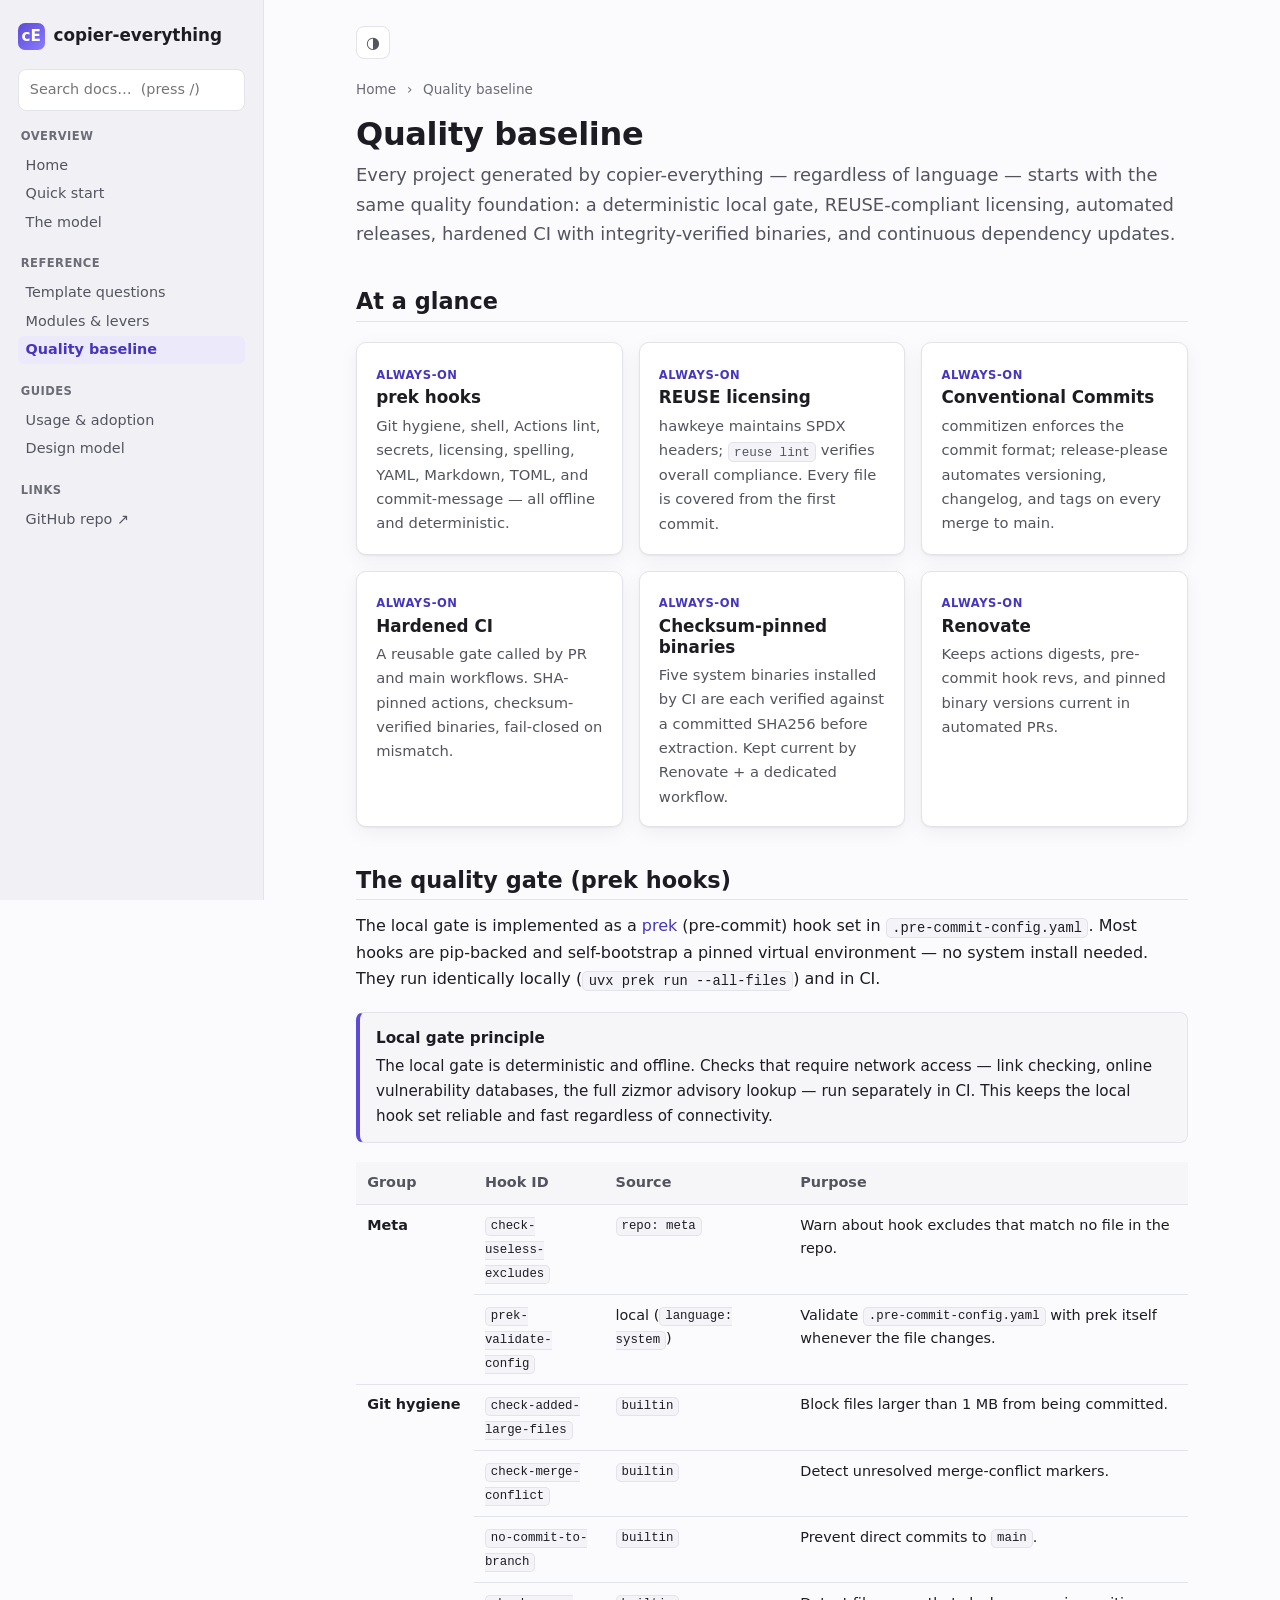
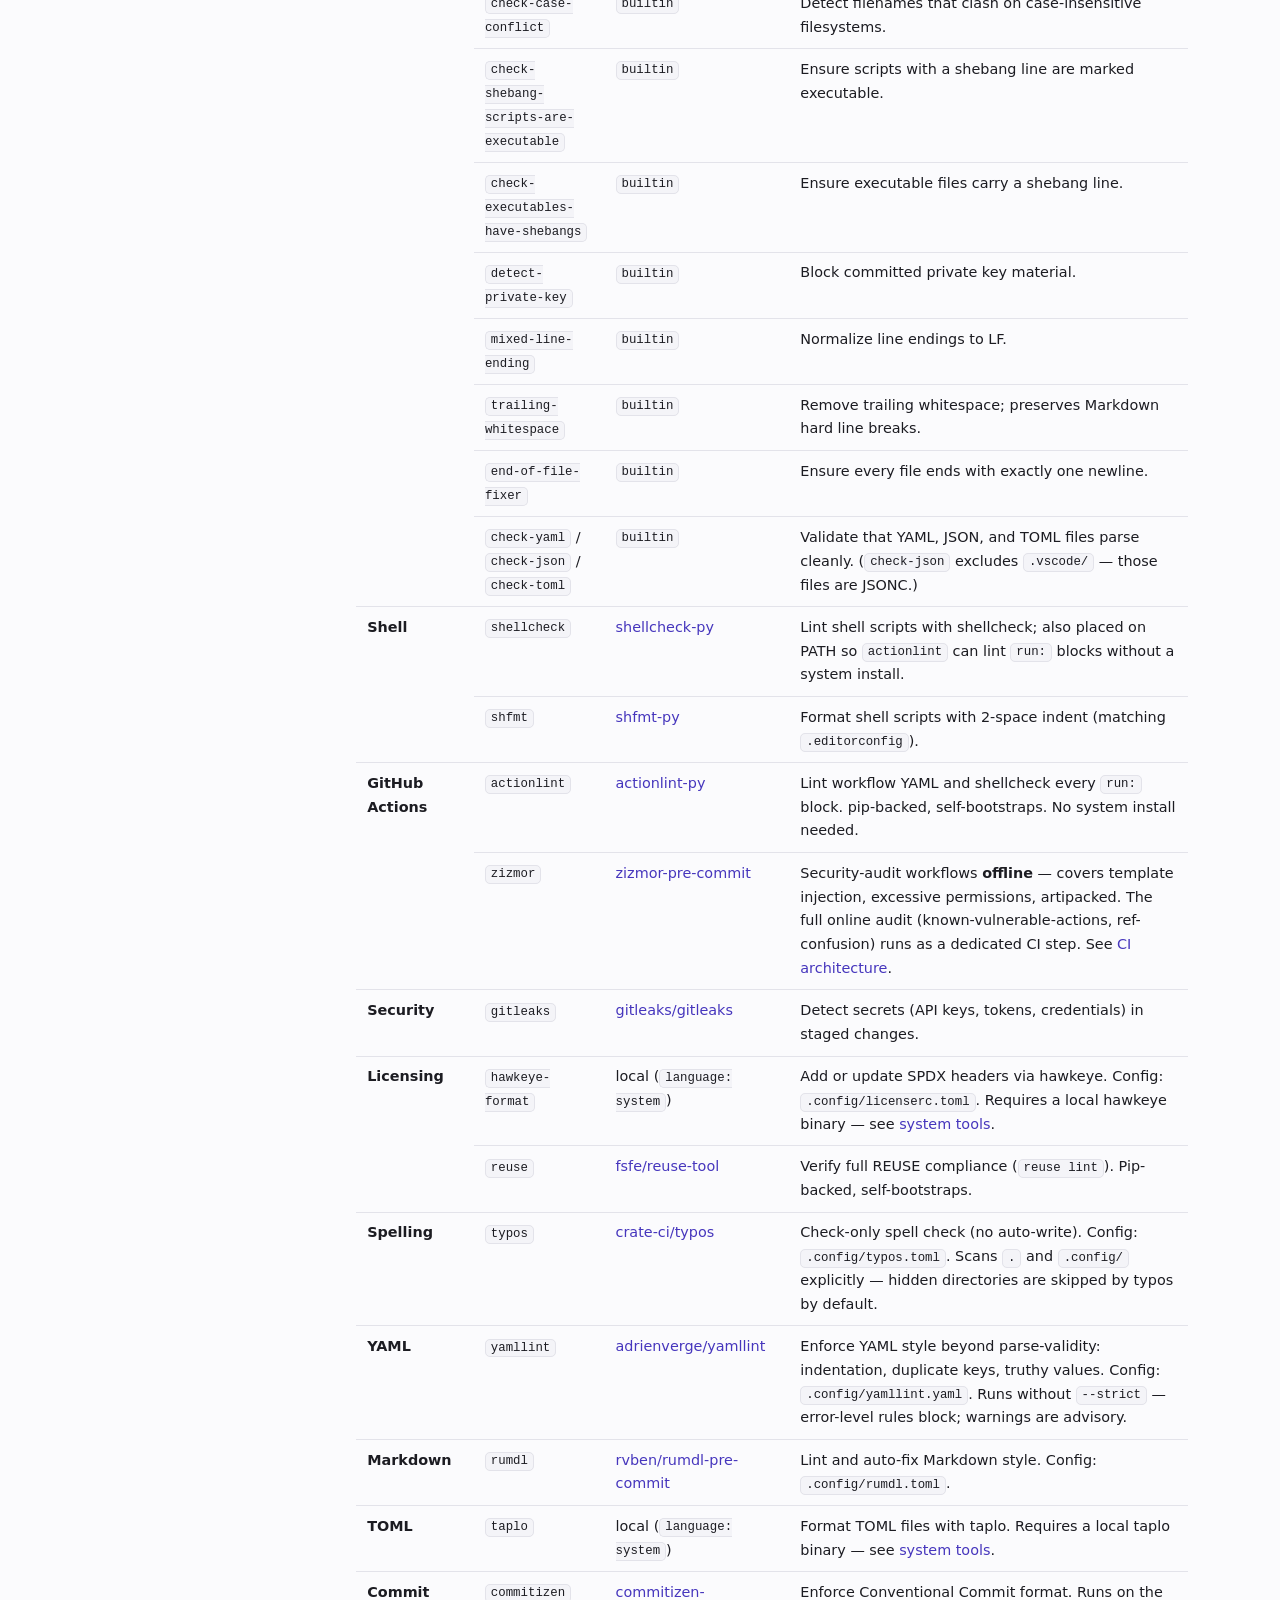
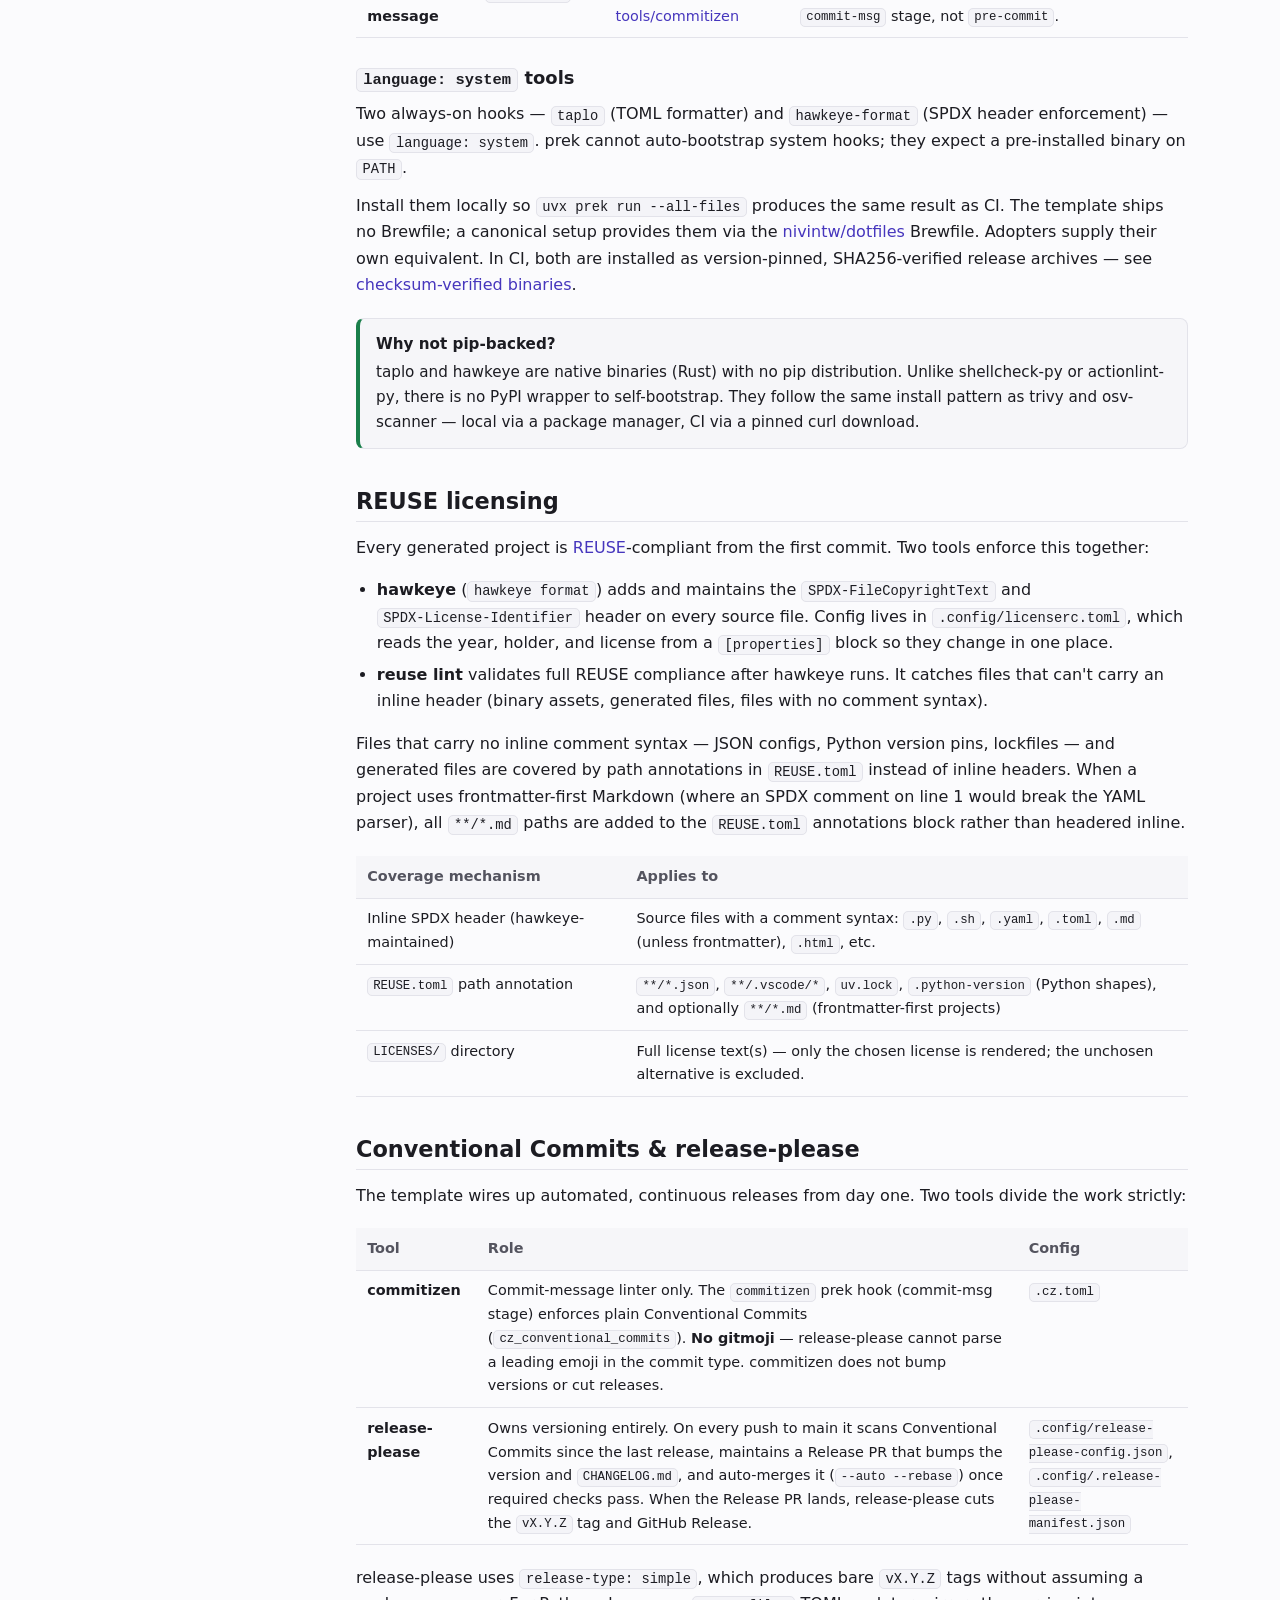
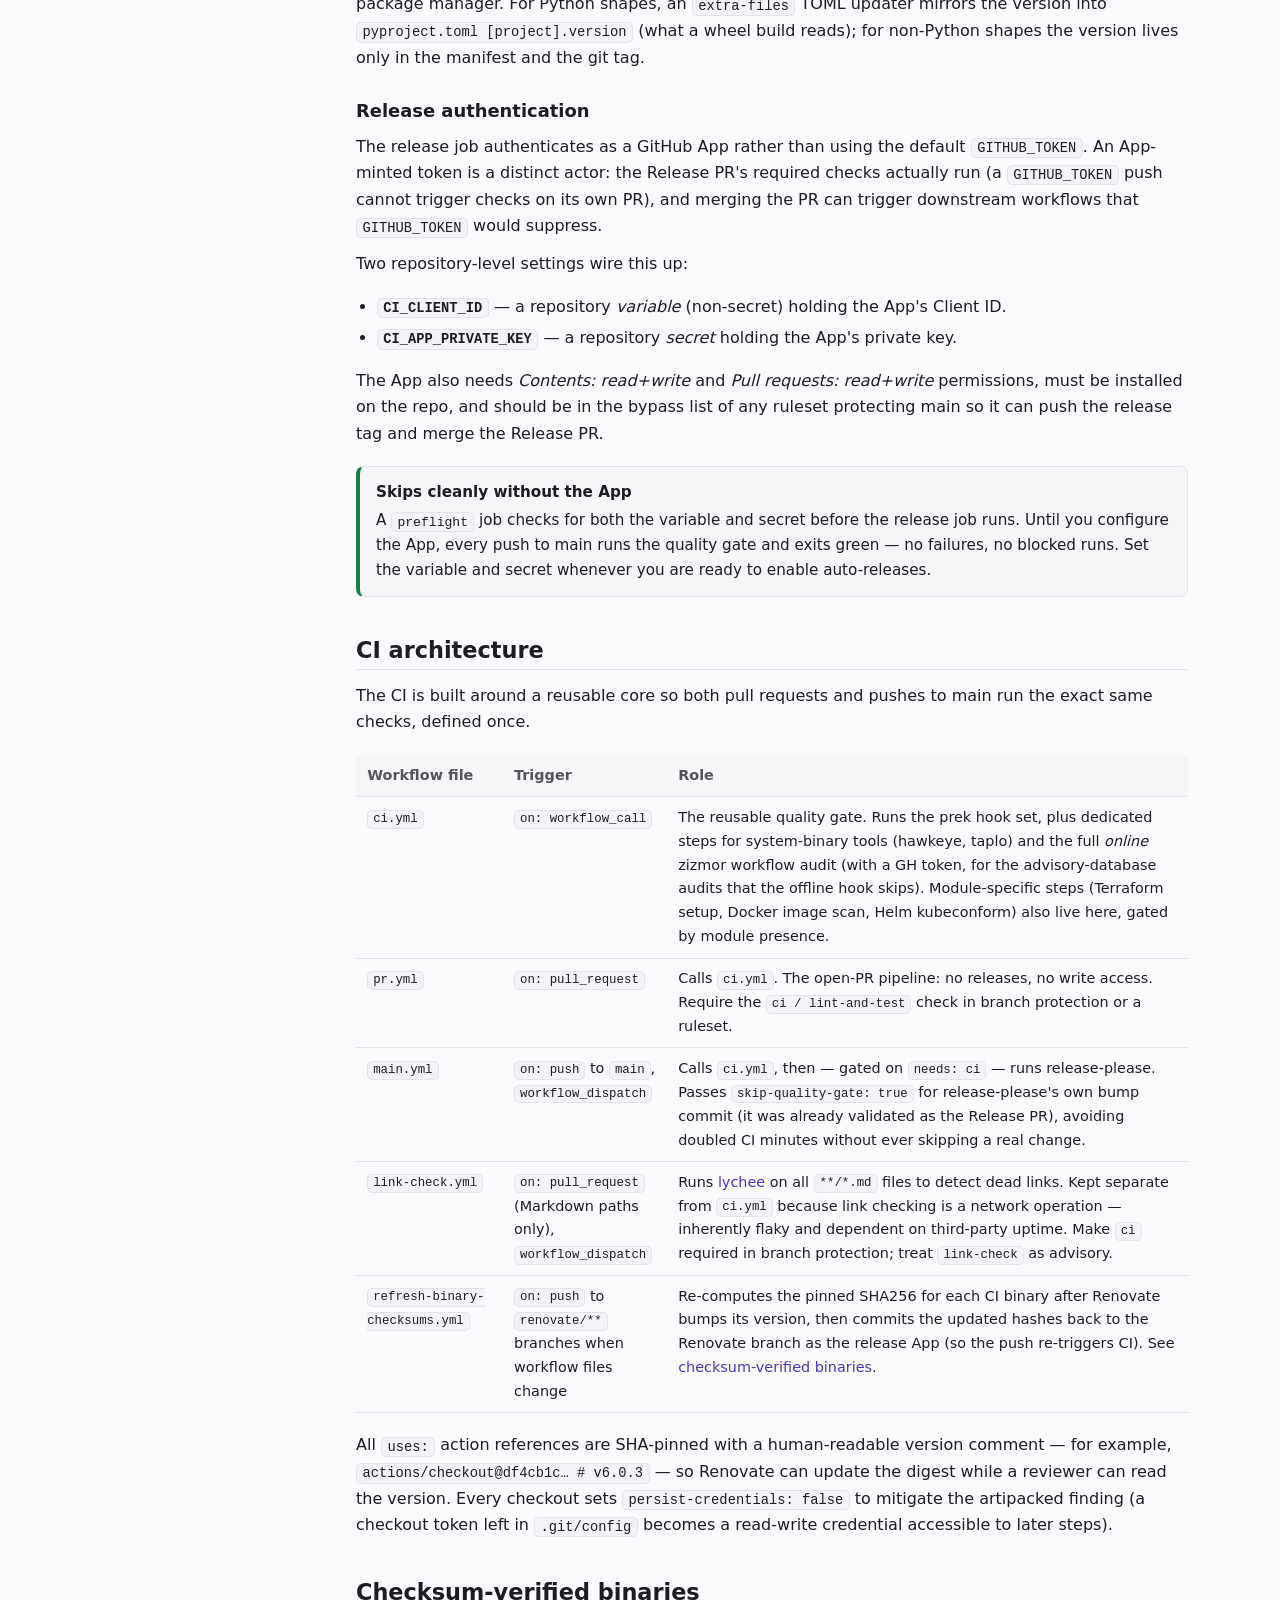
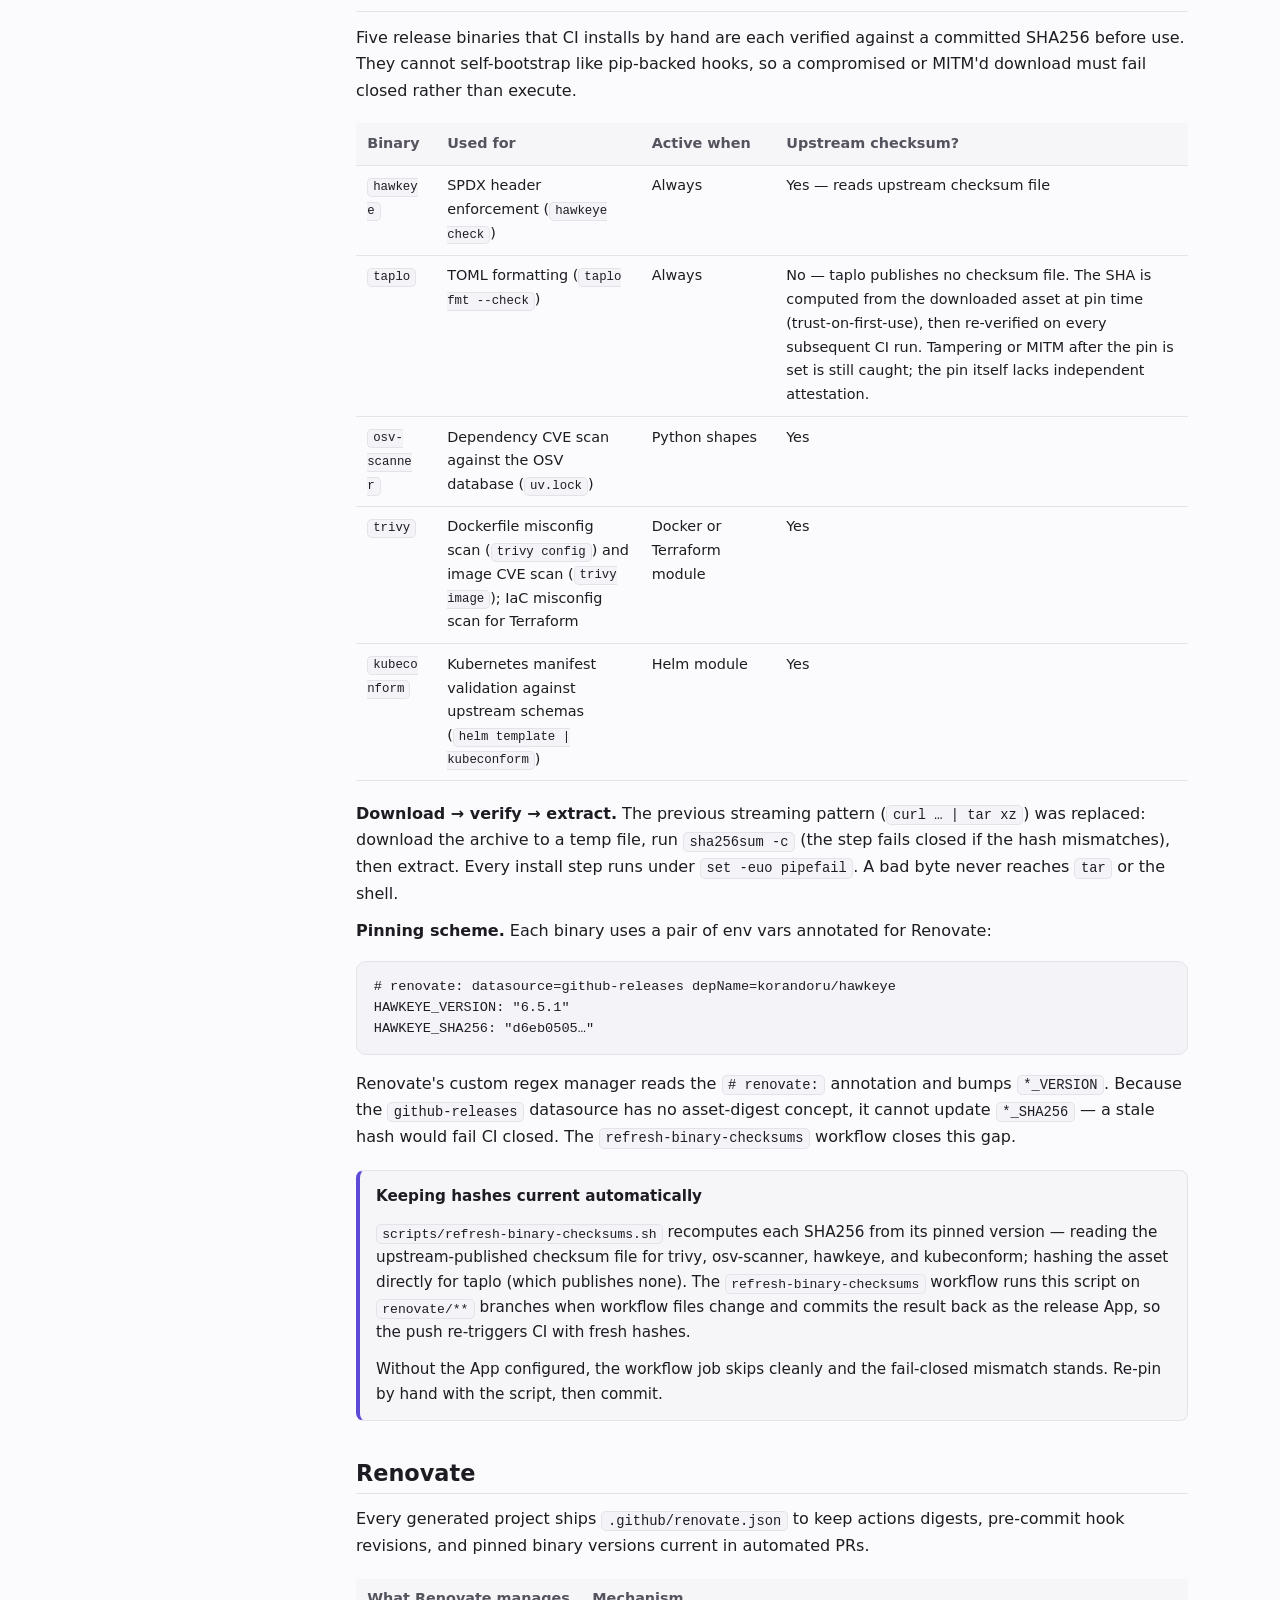
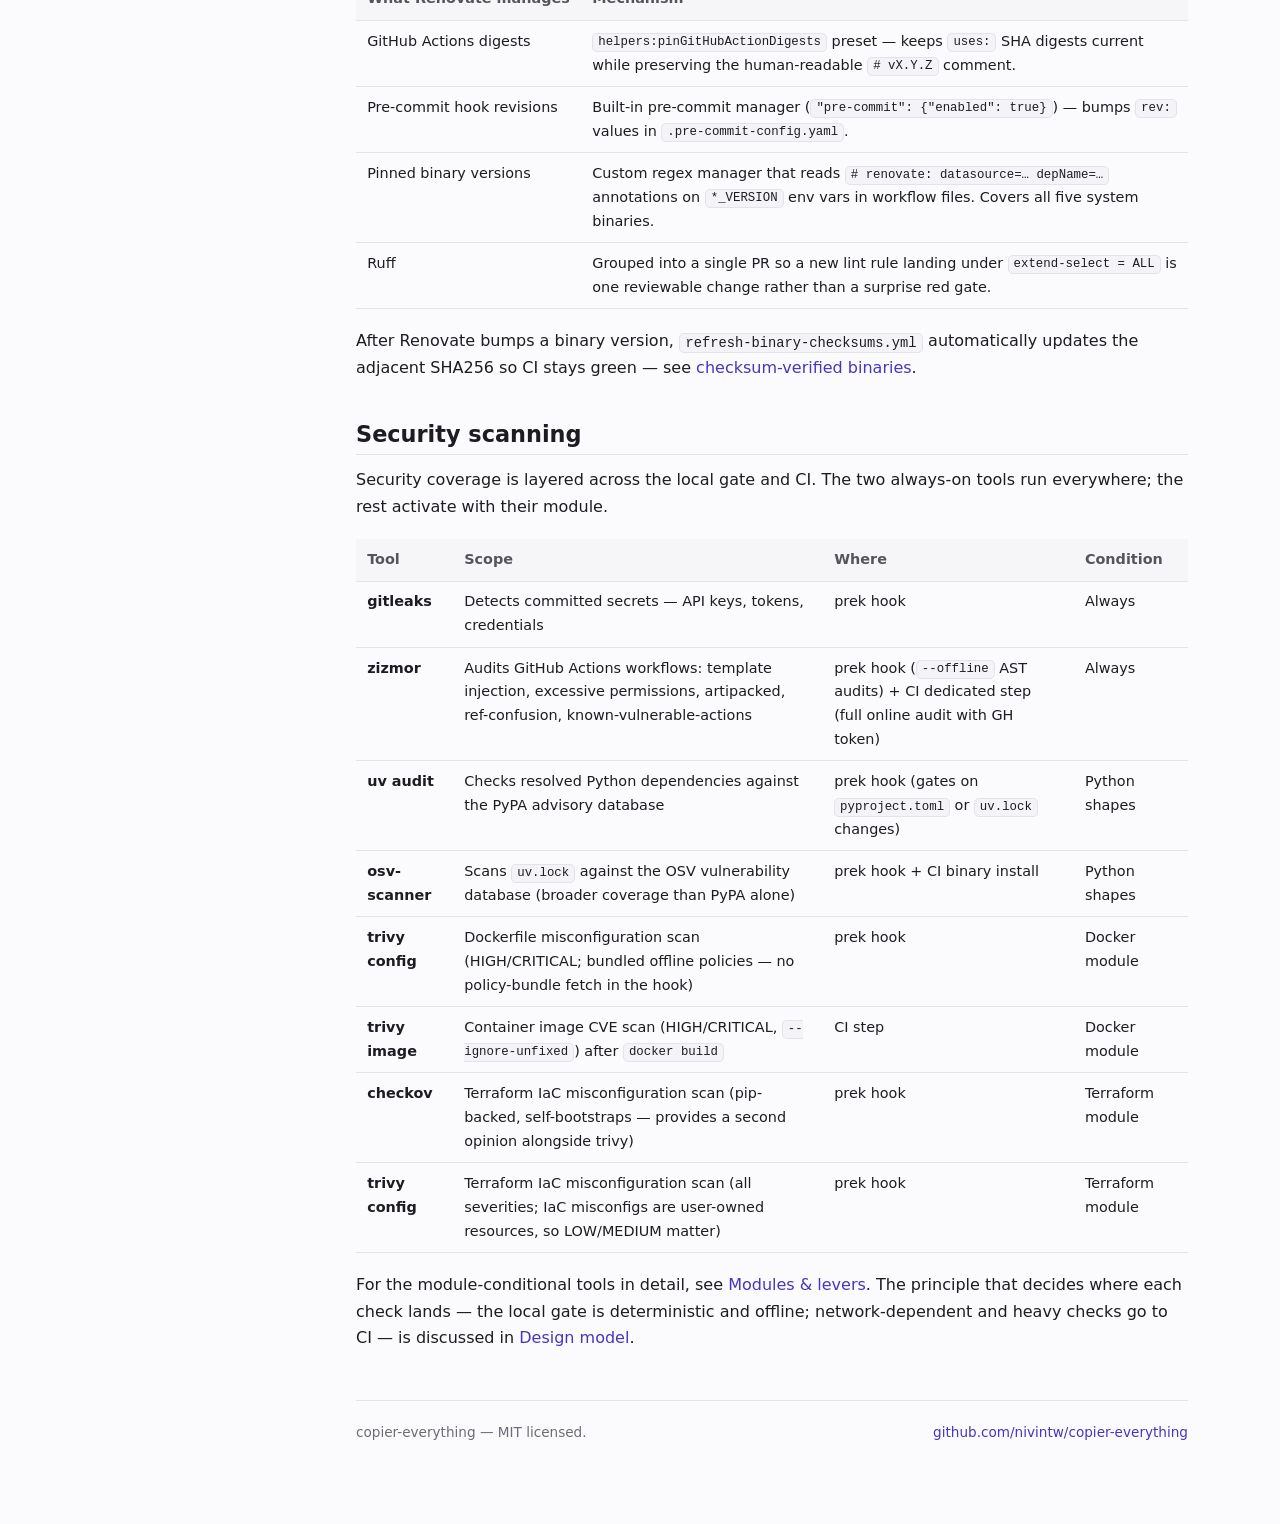
==== docs/baseline.html @ 2ac6fa90 "fix: Harden checksum-refresh automation + docs review fixes Address findings from the pre-handoff re" ====
<!--

    SPDX-FileCopyrightText: © 2026 Tyler Nivin
    SPDX-License-Identifier: MIT

-->
<!DOCTYPE html>
<html lang="en">
<head>
  <meta charset="utf-8">
  <meta name="viewport" content="width=device-width, initial-scale=1">
  <title>Quality baseline — copier-everything</title>
  <meta name="description" content="Reference for the language-agnostic quality baseline every generated project gets: prek hooks, REUSE licensing, Conventional Commits, hardened CI, Renovate, and security scanning.">
  <link rel="stylesheet" href="style.css">
  <link rel="icon" href="data:,">
</head>
<body>
<div class="layout">
  <aside class="sidebar">
    <div class="brand">
      <span class="logo">cE</span>
      <a href="index.html">copier-everything</a>
    </div>
    <div class="search">
      <input type="search" placeholder="Search docs…  (press /)" aria-label="Search documentation">
      <div class="search-results" role="listbox"></div>
    </div>
    <nav class="toc">
      <div class="group">
        <p class="group-title">Overview</p>
        <a href="index.html">Home</a>
        <a href="index.html#quick-start">Quick start</a>
        <a href="index.html#the-model">The model</a>
      </div>
      <div class="group">
        <p class="group-title">Reference</p>
        <a href="questions.html">Template questions</a>
        <a href="modules.html">Modules &amp; levers</a>
        <a href="baseline.html" class="current">Quality baseline</a>
      </div>
      <div class="group">
        <p class="group-title">Guides</p>
        <a href="usage.html">Usage &amp; adoption</a>
        <a href="design.html">Design model</a>
      </div>
      <div class="group">
        <p class="group-title">Links</p>
        <a href="https://github.com/nivintw/copier-everything">GitHub repo ↗</a>
      </div>
    </nav>
  </aside>
  <div class="scrim"></div>

  <main class="content">
    <div class="content-inner">
      <div class="topbar">
        <button class="icon-btn menu-toggle" data-menu-toggle aria-label="Toggle navigation">☰</button>
        <button class="icon-btn" data-theme-toggle aria-label="Toggle light/dark theme" title="Toggle theme">◑</button>
      </div>

      <nav class="breadcrumbs" aria-label="Breadcrumb">
        <a href="index.html">Home</a>
        <span class="sep">›</span>
        <span>Quality baseline</span>
      </nav>

      <h1>Quality baseline</h1>
      <p class="lead">Every project generated by copier-everything — regardless of language — starts with the same quality foundation: a deterministic local gate, REUSE-compliant licensing, automated releases, hardened CI with integrity-verified binaries, and continuous dependency updates.</p>

      <h2 id="at-a-glance">At a glance <a class="anchor" href="#at-a-glance">#</a></h2>
      <div class="card-grid">
        <a class="card" href="#prek-hooks">
          <span class="card-eyebrow">Always-on</span>
          <h3>prek hooks</h3>
          <p>Git hygiene, shell, Actions lint, secrets, licensing, spelling, YAML, Markdown, TOML, and commit-message — all offline and deterministic.</p>
        </a>
        <a class="card" href="#reuse">
          <span class="card-eyebrow">Always-on</span>
          <h3>REUSE licensing</h3>
          <p>hawkeye maintains SPDX headers; <code>reuse lint</code> verifies overall compliance. Every file is covered from the first commit.</p>
        </a>
        <a class="card" href="#commits">
          <span class="card-eyebrow">Always-on</span>
          <h3>Conventional Commits</h3>
          <p>commitizen enforces the commit format; release-please automates versioning, changelog, and tags on every merge to main.</p>
        </a>
        <a class="card" href="#ci">
          <span class="card-eyebrow">Always-on</span>
          <h3>Hardened CI</h3>
          <p>A reusable gate called by PR and main workflows. SHA-pinned actions, checksum-verified binaries, fail-closed on mismatch.</p>
        </a>
        <a class="card" href="#checksums">
          <span class="card-eyebrow">Always-on</span>
          <h3>Checksum-pinned binaries</h3>
          <p>Five system binaries installed by CI are each verified against a committed SHA256 before extraction. Kept current by Renovate + a dedicated workflow.</p>
        </a>
        <a class="card" href="#renovate">
          <span class="card-eyebrow">Always-on</span>
          <h3>Renovate</h3>
          <p>Keeps actions digests, pre-commit hook revs, and pinned binary versions current in automated PRs.</p>
        </a>
      </div>

      <h2 id="prek-hooks">The quality gate (prek hooks) <a class="anchor" href="#prek-hooks">#</a></h2>

      <p>The local gate is implemented as a <a href="https://github.com/j178/prek">prek</a> (pre-commit) hook set in <code>.pre-commit-config.yaml</code>. Most hooks are pip-backed and self-bootstrap a pinned virtual environment — no system install needed. They run identically locally (<code>uvx prek run --all-files</code>) and in CI.</p>

      <div class="callout note">
        <span class="callout-title">Local gate principle</span>
        The local gate is deterministic and offline. Checks that require network access — link checking, online vulnerability databases, the full zizmor advisory lookup — run separately in CI. This keeps the local hook set reliable and fast regardless of connectivity.
      </div>

      <div class="table-wrap">
        <table>
          <thead>
            <tr><th>Group</th><th>Hook ID</th><th>Source</th><th>Purpose</th></tr>
          </thead>
          <tbody>
            <tr>
              <td rowspan="2"><strong>Meta</strong></td>
              <td><code>check-useless-excludes</code></td>
              <td><code>repo: meta</code></td>
              <td>Warn about hook excludes that match no file in the repo.</td>
            </tr>
            <tr>
              <td><code>prek-validate-config</code></td>
              <td>local (<code>language: system</code>)</td>
              <td>Validate <code>.pre-commit-config.yaml</code> with prek itself whenever the file changes.</td>
            </tr>
            <tr>
              <td rowspan="11"><strong>Git hygiene</strong></td>
              <td><code>check-added-large-files</code></td>
              <td><code>builtin</code></td>
              <td>Block files larger than 1 MB from being committed.</td>
            </tr>
            <tr>
              <td><code>check-merge-conflict</code></td>
              <td><code>builtin</code></td>
              <td>Detect unresolved merge-conflict markers.</td>
            </tr>
            <tr>
              <td><code>no-commit-to-branch</code></td>
              <td><code>builtin</code></td>
              <td>Prevent direct commits to <code>main</code>.</td>
            </tr>
            <tr>
              <td><code>check-case-conflict</code></td>
              <td><code>builtin</code></td>
              <td>Detect filenames that clash on case-insensitive filesystems.</td>
            </tr>
            <tr>
              <td><code>check-shebang-scripts-are-executable</code></td>
              <td><code>builtin</code></td>
              <td>Ensure scripts with a shebang line are marked executable.</td>
            </tr>
            <tr>
              <td><code>check-executables-have-shebangs</code></td>
              <td><code>builtin</code></td>
              <td>Ensure executable files carry a shebang line.</td>
            </tr>
            <tr>
              <td><code>detect-private-key</code></td>
              <td><code>builtin</code></td>
              <td>Block committed private key material.</td>
            </tr>
            <tr>
              <td><code>mixed-line-ending</code></td>
              <td><code>builtin</code></td>
              <td>Normalize line endings to LF.</td>
            </tr>
            <tr>
              <td><code>trailing-whitespace</code></td>
              <td><code>builtin</code></td>
              <td>Remove trailing whitespace; preserves Markdown hard line breaks.</td>
            </tr>
            <tr>
              <td><code>end-of-file-fixer</code></td>
              <td><code>builtin</code></td>
              <td>Ensure every file ends with exactly one newline.</td>
            </tr>
            <tr>
              <td><code>check-yaml</code> / <code>check-json</code> / <code>check-toml</code></td>
              <td><code>builtin</code></td>
              <td>Validate that YAML, JSON, and TOML files parse cleanly. (<code>check-json</code> excludes <code>.vscode/</code> — those files are JSONC.)</td>
            </tr>
            <tr>
              <td rowspan="2"><strong>Shell</strong></td>
              <td><code>shellcheck</code></td>
              <td><a href="https://github.com/shellcheck-py/shellcheck-py">shellcheck-py</a></td>
              <td>Lint shell scripts with shellcheck; also placed on PATH so <code>actionlint</code> can lint <code>run:</code> blocks without a system install.</td>
            </tr>
            <tr>
              <td><code>shfmt</code></td>
              <td><a href="https://github.com/maxwinterstein/shfmt-py">shfmt-py</a></td>
              <td>Format shell scripts with 2-space indent (matching <code>.editorconfig</code>).</td>
            </tr>
            <tr>
              <td rowspan="2"><strong>GitHub Actions</strong></td>
              <td><code>actionlint</code></td>
              <td><a href="https://github.com/Mateusz-Grzelinski/actionlint-py">actionlint-py</a></td>
              <td>Lint workflow YAML and shellcheck every <code>run:</code> block. pip-backed, self-bootstraps. No system install needed.</td>
            </tr>
            <tr>
              <td><code>zizmor</code></td>
              <td><a href="https://github.com/woodruffw/zizmor-pre-commit">zizmor-pre-commit</a></td>
              <td>Security-audit workflows <strong>offline</strong> — covers template injection, excessive permissions, artipacked. The full online audit (known-vulnerable-actions, ref-confusion) runs as a dedicated CI step. See <a href="#ci">CI architecture</a>.</td>
            </tr>
            <tr>
              <td><strong>Security</strong></td>
              <td><code>gitleaks</code></td>
              <td><a href="https://github.com/gitleaks/gitleaks">gitleaks/gitleaks</a></td>
              <td>Detect secrets (API keys, tokens, credentials) in staged changes.</td>
            </tr>
            <tr>
              <td rowspan="2"><strong>Licensing</strong></td>
              <td><code>hawkeye-format</code></td>
              <td>local (<code>language: system</code>)</td>
              <td>Add or update SPDX headers via hawkeye. Config: <code>.config/licenserc.toml</code>. Requires a local hawkeye binary — see <a href="#system-tools">system tools</a>.</td>
            </tr>
            <tr>
              <td><code>reuse</code></td>
              <td><a href="https://github.com/fsfe/reuse-tool">fsfe/reuse-tool</a></td>
              <td>Verify full REUSE compliance (<code>reuse lint</code>). Pip-backed, self-bootstraps.</td>
            </tr>
            <tr>
              <td><strong>Spelling</strong></td>
              <td><code>typos</code></td>
              <td><a href="https://github.com/crate-ci/typos">crate-ci/typos</a></td>
              <td>Check-only spell check (no auto-write). Config: <code>.config/typos.toml</code>. Scans <code>.</code> and <code>.config/</code> explicitly — hidden directories are skipped by typos by default.</td>
            </tr>
            <tr>
              <td><strong>YAML</strong></td>
              <td><code>yamllint</code></td>
              <td><a href="https://github.com/adrienverge/yamllint">adrienverge/yamllint</a></td>
              <td>Enforce YAML style beyond parse-validity: indentation, duplicate keys, truthy values. Config: <code>.config/yamllint.yaml</code>. Runs without <code>--strict</code> — error-level rules block; warnings are advisory.</td>
            </tr>
            <tr>
              <td><strong>Markdown</strong></td>
              <td><code>rumdl</code></td>
              <td><a href="https://github.com/rvben/rumdl-pre-commit">rvben/rumdl-pre-commit</a></td>
              <td>Lint and auto-fix Markdown style. Config: <code>.config/rumdl.toml</code>.</td>
            </tr>
            <tr>
              <td><strong>TOML</strong></td>
              <td><code>taplo</code></td>
              <td>local (<code>language: system</code>)</td>
              <td>Format TOML files with taplo. Requires a local taplo binary — see <a href="#system-tools">system tools</a>.</td>
            </tr>
            <tr>
              <td><strong>Commit message</strong></td>
              <td><code>commitizen</code></td>
              <td><a href="https://github.com/commitizen-tools/commitizen">commitizen-tools/commitizen</a></td>
              <td>Enforce Conventional Commit format. Runs on the <code>commit-msg</code> stage, not <code>pre-commit</code>.</td>
            </tr>
          </tbody>
        </table>
      </div>

      <h3 id="system-tools"><code>language: system</code> tools <a class="anchor" href="#system-tools">#</a></h3>

      <p>Two always-on hooks — <code>taplo</code> (TOML formatter) and <code>hawkeye-format</code> (SPDX header enforcement) — use <code>language: system</code>. prek cannot auto-bootstrap system hooks; they expect a pre-installed binary on <code>PATH</code>.</p>

      <p>Install them locally so <code>uvx prek run --all-files</code> produces the same result as CI. The template ships no Brewfile; a canonical setup provides them via the <a href="https://github.com/nivintw/dotfiles">nivintw/dotfiles</a> Brewfile. Adopters supply their own equivalent. In CI, both are installed as version-pinned, SHA256-verified release archives — see <a href="#checksums">checksum-verified binaries</a>.</p>

      <div class="callout tip">
        <span class="callout-title">Why not pip-backed?</span>
        taplo and hawkeye are native binaries (Rust) with no pip distribution. Unlike shellcheck-py or actionlint-py, there is no PyPI wrapper to self-bootstrap. They follow the same install pattern as trivy and osv-scanner — local via a package manager, CI via a pinned curl download.
      </div>

      <h2 id="reuse">REUSE licensing <a class="anchor" href="#reuse">#</a></h2>

      <p>Every generated project is <a href="https://reuse.software/">REUSE</a>-compliant from the first commit. Two tools enforce this together:</p>
      <ul>
        <li><strong>hawkeye</strong> (<code>hawkeye format</code>) adds and maintains the <code>SPDX-FileCopyrightText</code> and <code>SPDX-License-Identifier</code> header on every source file. Config lives in <code>.config/licenserc.toml</code>, which reads the year, holder, and license from a <code>[properties]</code> block so they change in one place.</li>
        <li><strong>reuse lint</strong> validates full REUSE compliance after hawkeye runs. It catches files that can't carry an inline header (binary assets, generated files, files with no comment syntax).</li>
      </ul>

      <p>Files that carry no inline comment syntax — JSON configs, Python version pins, lockfiles — and generated files are covered by path annotations in <code>REUSE.toml</code> instead of inline headers. When a project uses frontmatter-first Markdown (where an SPDX comment on line 1 would break the YAML parser), all <code>**/*.md</code> paths are added to the <code>REUSE.toml</code> annotations block rather than headered inline.</p>

      <div class="table-wrap">
        <table>
          <thead>
            <tr><th>Coverage mechanism</th><th>Applies to</th></tr>
          </thead>
          <tbody>
            <tr>
              <td>Inline SPDX header (hawkeye-maintained)</td>
              <td>Source files with a comment syntax: <code>.py</code>, <code>.sh</code>, <code>.yaml</code>, <code>.toml</code>, <code>.md</code> (unless frontmatter), <code>.html</code>, etc.</td>
            </tr>
            <tr>
              <td><code>REUSE.toml</code> path annotation</td>
              <td><code>**/*.json</code>, <code>**/.vscode/*</code>, <code>uv.lock</code>, <code>.python-version</code> (Python shapes), and optionally <code>**/*.md</code> (frontmatter-first projects)</td>
            </tr>
            <tr>
              <td><code>LICENSES/</code> directory</td>
              <td>Full license text(s) — only the chosen license is rendered; the unchosen alternative is excluded.</td>
            </tr>
          </tbody>
        </table>
      </div>

      <h2 id="commits">Conventional Commits &amp; release-please <a class="anchor" href="#commits">#</a></h2>

      <p>The template wires up automated, continuous releases from day one. Two tools divide the work strictly:</p>

      <div class="table-wrap">
        <table>
          <thead>
            <tr><th>Tool</th><th>Role</th><th>Config</th></tr>
          </thead>
          <tbody>
            <tr>
              <td><strong>commitizen</strong></td>
              <td>Commit-message linter only. The <code>commitizen</code> prek hook (commit-msg stage) enforces plain Conventional Commits (<code>cz_conventional_commits</code>). <strong>No gitmoji</strong> — release-please cannot parse a leading emoji in the commit type. commitizen does not bump versions or cut releases.</td>
              <td><code>.cz.toml</code></td>
            </tr>
            <tr>
              <td><strong>release-please</strong></td>
              <td>Owns versioning entirely. On every push to main it scans Conventional Commits since the last release, maintains a Release PR that bumps the version and <code>CHANGELOG.md</code>, and auto-merges it (<code>--auto --rebase</code>) once required checks pass. When the Release PR lands, release-please cuts the <code>vX.Y.Z</code> tag and GitHub Release.</td>
              <td><code>.config/release-please-config.json</code>, <code>.config/.release-please-manifest.json</code></td>
            </tr>
          </tbody>
        </table>
      </div>

      <p>release-please uses <code>release-type: simple</code>, which produces bare <code>vX.Y.Z</code> tags without assuming a package manager. For Python shapes, an <code>extra-files</code> TOML updater mirrors the version into <code>pyproject.toml [project].version</code> (what a wheel build reads); for non-Python shapes the version lives only in the manifest and the git tag.</p>

      <h3 id="release-auth">Release authentication <a class="anchor" href="#release-auth">#</a></h3>

      <p>The release job authenticates as a GitHub App rather than using the default <code>GITHUB_TOKEN</code>. An App-minted token is a distinct actor: the Release PR's required checks actually run (a <code>GITHUB_TOKEN</code> push cannot trigger checks on its own PR), and merging the PR can trigger downstream workflows that <code>GITHUB_TOKEN</code> would suppress.</p>

      <p>Two repository-level settings wire this up:</p>
      <ul>
        <li><strong><code>CI_CLIENT_ID</code></strong> — a repository <em>variable</em> (non-secret) holding the App's Client ID.</li>
        <li><strong><code>CI_APP_PRIVATE_KEY</code></strong> — a repository <em>secret</em> holding the App's private key.</li>
      </ul>

      <p>The App also needs <em>Contents: read+write</em> and <em>Pull requests: read+write</em> permissions, must be installed on the repo, and should be in the bypass list of any ruleset protecting main so it can push the release tag and merge the Release PR.</p>

      <div class="callout tip">
        <span class="callout-title">Skips cleanly without the App</span>
        A <code>preflight</code> job checks for both the variable and secret before the release job runs. Until you configure the App, every push to main runs the quality gate and exits green — no failures, no blocked runs. Set the variable and secret whenever you are ready to enable auto-releases.
      </div>

      <h2 id="ci">CI architecture <a class="anchor" href="#ci">#</a></h2>

      <p>The CI is built around a reusable core so both pull requests and pushes to main run the exact same checks, defined once.</p>

      <div class="table-wrap">
        <table>
          <thead>
            <tr><th>Workflow file</th><th>Trigger</th><th>Role</th></tr>
          </thead>
          <tbody>
            <tr>
              <td><code>ci.yml</code></td>
              <td><code>on: workflow_call</code></td>
              <td>The reusable quality gate. Runs the prek hook set, plus dedicated steps for system-binary tools (hawkeye, taplo) and the full <em>online</em> zizmor workflow audit (with a GH token, for the advisory-database audits that the offline hook skips). Module-specific steps (Terraform setup, Docker image scan, Helm kubeconform) also live here, gated by module presence.</td>
            </tr>
            <tr>
              <td><code>pr.yml</code></td>
              <td><code>on: pull_request</code></td>
              <td>Calls <code>ci.yml</code>. The open-PR pipeline: no releases, no write access. Require the <code>ci / lint-and-test</code> check in branch protection or a ruleset.</td>
            </tr>
            <tr>
              <td><code>main.yml</code></td>
              <td><code>on: push</code> to <code>main</code>, <code>workflow_dispatch</code></td>
              <td>Calls <code>ci.yml</code>, then — gated on <code>needs: ci</code> — runs release-please. Passes <code>skip-quality-gate: true</code> for release-please's own bump commit (it was already validated as the Release PR), avoiding doubled CI minutes without ever skipping a real change.</td>
            </tr>
            <tr>
              <td><code>link-check.yml</code></td>
              <td><code>on: pull_request</code> (Markdown paths only), <code>workflow_dispatch</code></td>
              <td>Runs <a href="https://lychee.cli.rs/">lychee</a> on all <code>**/*.md</code> files to detect dead links. Kept separate from <code>ci.yml</code> because link checking is a network operation — inherently flaky and dependent on third-party uptime. Make <code>ci</code> required in branch protection; treat <code>link-check</code> as advisory.</td>
            </tr>
            <tr>
              <td><code>refresh-binary-checksums.yml</code></td>
              <td><code>on: push</code> to <code>renovate/**</code> branches when workflow files change</td>
              <td>Re-computes the pinned SHA256 for each CI binary after Renovate bumps its version, then commits the updated hashes back to the Renovate branch as the release App (so the push re-triggers CI). See <a href="#checksums">checksum-verified binaries</a>.</td>
            </tr>
          </tbody>
        </table>
      </div>

      <p>All <code>uses:</code> action references are SHA-pinned with a human-readable version comment — for example, <code>actions/checkout@df4cb1c… # v6.0.3</code> — so Renovate can update the digest while a reviewer can read the version. Every checkout sets <code>persist-credentials: false</code> to mitigate the artipacked finding (a checkout token left in <code>.git/config</code> becomes a read-write credential accessible to later steps).</p>

      <h2 id="checksums">Checksum-verified binaries <a class="anchor" href="#checksums">#</a></h2>

      <p>Five release binaries that CI installs by hand are each verified against a committed SHA256 before use. They cannot self-bootstrap like pip-backed hooks, so a compromised or MITM'd download must fail closed rather than execute.</p>

      <div class="table-wrap">
        <table>
          <thead>
            <tr><th>Binary</th><th>Used for</th><th>Active when</th><th>Upstream checksum?</th></tr>
          </thead>
          <tbody>
            <tr>
              <td><code>hawkeye</code></td>
              <td>SPDX header enforcement (<code>hawkeye check</code>)</td>
              <td>Always</td>
              <td>Yes — reads upstream checksum file</td>
            </tr>
            <tr>
              <td><code>taplo</code></td>
              <td>TOML formatting (<code>taplo fmt --check</code>)</td>
              <td>Always</td>
              <td>No — taplo publishes no checksum file. The SHA is computed from the downloaded asset at pin time (trust-on-first-use), then re-verified on every subsequent CI run. Tampering or MITM after the pin is set is still caught; the pin itself lacks independent attestation.</td>
            </tr>
            <tr>
              <td><code>osv-scanner</code></td>
              <td>Dependency CVE scan against the OSV database (<code>uv.lock</code>)</td>
              <td>Python shapes</td>
              <td>Yes</td>
            </tr>
            <tr>
              <td><code>trivy</code></td>
              <td>Dockerfile misconfig scan (<code>trivy config</code>) and image CVE scan (<code>trivy image</code>); IaC misconfig scan for Terraform</td>
              <td>Docker or Terraform module</td>
              <td>Yes</td>
            </tr>
            <tr>
              <td><code>kubeconform</code></td>
              <td>Kubernetes manifest validation against upstream schemas (<code>helm template | kubeconform</code>)</td>
              <td>Helm module</td>
              <td>Yes</td>
            </tr>
          </tbody>
        </table>
      </div>

      <p><strong>Download → verify → extract.</strong> The previous streaming pattern (<code>curl … | tar xz</code>) was replaced: download the archive to a temp file, run <code>sha256sum -c</code> (the step fails closed if the hash mismatches), then extract. Every install step runs under <code>set -euo pipefail</code>. A bad byte never reaches <code>tar</code> or the shell.</p>

      <p><strong>Pinning scheme.</strong> Each binary uses a pair of env vars annotated for Renovate:</p>

<pre><code># renovate: datasource=github-releases depName=korandoru/hawkeye
HAWKEYE_VERSION: "6.5.1"
HAWKEYE_SHA256: "d6eb0505…"</code></pre>

      <p>Renovate's custom regex manager reads the <code># renovate:</code> annotation and bumps <code>*_VERSION</code>. Because the <code>github-releases</code> datasource has no asset-digest concept, it cannot update <code>*_SHA256</code> — a stale hash would fail CI closed. The <code>refresh-binary-checksums</code> workflow closes this gap.</p>

      <div class="callout note">
        <span class="callout-title">Keeping hashes current automatically</span>
        <p><code>scripts/refresh-binary-checksums.sh</code> recomputes each SHA256 from its pinned version — reading the upstream-published checksum file for trivy, osv-scanner, hawkeye, and kubeconform; hashing the asset directly for taplo (which publishes none). The <code>refresh-binary-checksums</code> workflow runs this script on <code>renovate/**</code> branches when workflow files change and commits the result back as the release App, so the push re-triggers CI with fresh hashes.</p>
        <p>Without the App configured, the workflow job skips cleanly and the fail-closed mismatch stands. Re-pin by hand with the script, then commit.</p>
      </div>

      <h2 id="renovate">Renovate <a class="anchor" href="#renovate">#</a></h2>

      <p>Every generated project ships <code>.github/renovate.json</code> to keep actions digests, pre-commit hook revisions, and pinned binary versions current in automated PRs.</p>

      <div class="table-wrap">
        <table>
          <thead>
            <tr><th>What Renovate manages</th><th>Mechanism</th></tr>
          </thead>
          <tbody>
            <tr>
              <td>GitHub Actions digests</td>
              <td><code>helpers:pinGitHubActionDigests</code> preset — keeps <code>uses:</code> SHA digests current while preserving the human-readable <code># vX.Y.Z</code> comment.</td>
            </tr>
            <tr>
              <td>Pre-commit hook revisions</td>
              <td>Built-in pre-commit manager (<code>"pre-commit": {"enabled": true}</code>) — bumps <code>rev:</code> values in <code>.pre-commit-config.yaml</code>.</td>
            </tr>
            <tr>
              <td>Pinned binary versions</td>
              <td>Custom regex manager that reads <code># renovate: datasource=… depName=…</code> annotations on <code>*_VERSION</code> env vars in workflow files. Covers all five system binaries.</td>
            </tr>
            <tr>
              <td>Ruff</td>
              <td>Grouped into a single PR so a new lint rule landing under <code>extend-select = ALL</code> is one reviewable change rather than a surprise red gate.</td>
            </tr>
          </tbody>
        </table>
      </div>

      <p>After Renovate bumps a binary version, <code>refresh-binary-checksums.yml</code> automatically updates the adjacent SHA256 so CI stays green — see <a href="#checksums">checksum-verified binaries</a>.</p>

      <h2 id="security">Security scanning <a class="anchor" href="#security">#</a></h2>

      <p>Security coverage is layered across the local gate and CI. The two always-on tools run everywhere; the rest activate with their module.</p>

      <div class="table-wrap">
        <table>
          <thead>
            <tr><th>Tool</th><th>Scope</th><th>Where</th><th>Condition</th></tr>
          </thead>
          <tbody>
            <tr>
              <td><strong>gitleaks</strong></td>
              <td>Detects committed secrets — API keys, tokens, credentials</td>
              <td>prek hook</td>
              <td>Always</td>
            </tr>
            <tr>
              <td><strong>zizmor</strong></td>
              <td>Audits GitHub Actions workflows: template injection, excessive permissions, artipacked, ref-confusion, known-vulnerable-actions</td>
              <td>prek hook (<code>--offline</code> AST audits) + CI dedicated step (full online audit with GH token)</td>
              <td>Always</td>
            </tr>
            <tr>
              <td><strong>uv audit</strong></td>
              <td>Checks resolved Python dependencies against the PyPA advisory database</td>
              <td>prek hook (gates on <code>pyproject.toml</code> or <code>uv.lock</code> changes)</td>
              <td>Python shapes</td>
            </tr>
            <tr>
              <td><strong>osv-scanner</strong></td>
              <td>Scans <code>uv.lock</code> against the OSV vulnerability database (broader coverage than PyPA alone)</td>
              <td>prek hook + CI binary install</td>
              <td>Python shapes</td>
            </tr>
            <tr>
              <td><strong>trivy config</strong></td>
              <td>Dockerfile misconfiguration scan (HIGH/CRITICAL; bundled offline policies — no policy-bundle fetch in the hook)</td>
              <td>prek hook</td>
              <td>Docker module</td>
            </tr>
            <tr>
              <td><strong>trivy image</strong></td>
              <td>Container image CVE scan (HIGH/CRITICAL, <code>--ignore-unfixed</code>) after <code>docker build</code></td>
              <td>CI step</td>
              <td>Docker module</td>
            </tr>
            <tr>
              <td><strong>checkov</strong></td>
              <td>Terraform IaC misconfiguration scan (pip-backed, self-bootstraps — provides a second opinion alongside trivy)</td>
              <td>prek hook</td>
              <td>Terraform module</td>
            </tr>
            <tr>
              <td><strong>trivy config</strong></td>
              <td>Terraform IaC misconfiguration scan (all severities; IaC misconfigs are user-owned resources, so LOW/MEDIUM matter)</td>
              <td>prek hook</td>
              <td>Terraform module</td>
            </tr>
          </tbody>
        </table>
      </div>

      <p>For the module-conditional tools in detail, see <a href="modules.html">Modules &amp; levers</a>. The principle that decides where each check lands — the local gate is deterministic and offline; network-dependent and heavy checks go to CI — is discussed in <a href="design.html">Design model</a>.</p>

      <footer class="page-footer">
        <span>copier-everything — MIT licensed.</span>
        <span><a href="https://github.com/nivintw/copier-everything">github.com/nivintw/copier-everything</a></span>
      </footer>
    </div>
  </main>
</div>
<script src="search-index.js"></script>
<script src="app.js"></script>
</body>
</html>
---- docs/style.css ----
/*
 * SPDX-FileCopyrightText: © 2026 Tyler Nivin
 * SPDX-License-Identifier: MIT
 */


/* copier-everything docs — design system.
   Light/dark via prefers-color-scheme (+ a manual [data-theme] override), system fonts,
   no web fonts, no build step. Pages compose the component vocabulary below:
   page shell + sidebar nav, cards, callouts, tables, code blocks, badges, breadcrumbs. */

:root {
  color-scheme: light dark;

  --bg: #fbfbfd;
  --bg-soft: #f1f1f5;
  --surface: #ffffff;
  --surface-2: #f6f6f9;
  --border: #e3e3ea;
  --text: #1c1c22;
  --text-soft: #54545f;
  --text-faint: #6c6c77;
  --accent: #5b4bd6;
  --accent-soft: #ece9fb;
  --accent-text: #4636bd;
  --ok: #1a7f4b;
  --warn: #9a6700;
  --danger: #b42318;
  --code-bg: #f4f4f8;
  --shadow: 0 1px 2px rgba(20, 20, 40, 0.06), 0 6px 20px rgba(20, 20, 40, 0.05);
  --radius: 10px;
  --mono: ui-monospace, SFMono-Regular, "SF Mono", Menlo, Consolas, "Liberation Mono", monospace;
  --sans: system-ui, -apple-system, "Segoe UI", Roboto, Helvetica, Arial, sans-serif;
  --sidebar-w: 16.5rem;
  --content-max: 52rem;
}

@media (prefers-color-scheme: dark) {
  :root {
    --bg: #0f0f14;
    --bg-soft: #16161d;
    --surface: #17171f;
    --surface-2: #1e1e28;
    --border: #2a2a36;
    --text: #ececf1;
    --text-soft: #b3b3c0;
    --text-faint: #9a9aa7;
    --accent: #9d8cff;
    --accent-soft: #221d3d;
    --accent-text: #b9adff;
    --ok: #4ade80;
    --warn: #fbbf60;
    --danger: #ff7a6e;
    --code-bg: #15151d;
    --shadow: 0 1px 2px rgba(0, 0, 0, 0.4), 0 8px 24px rgba(0, 0, 0, 0.35);
  }
}

/* Manual theme override (set by app.js on <html data-theme>) wins over the media query. */
:root[data-theme="light"] {
  color-scheme: light;
  --bg: #fbfbfd; --bg-soft: #f1f1f5; --surface: #fff; --surface-2: #f6f6f9;
  --border: #e3e3ea; --text: #1c1c22; --text-soft: #54545f; --text-faint: #6c6c77;
  --accent: #5b4bd6; --accent-soft: #ece9fb; --accent-text: #4636bd;
  --ok: #1a7f4b; --warn: #9a6700; --danger: #b42318; --code-bg: #f4f4f8;
}
:root[data-theme="dark"] {
  color-scheme: dark;
  --bg: #0f0f14; --bg-soft: #16161d; --surface: #17171f; --surface-2: #1e1e28;
  --border: #2a2a36; --text: #ececf1; --text-soft: #b3b3c0; --text-faint: #9a9aa7;
  --accent: #9d8cff; --accent-soft: #221d3d; --accent-text: #b9adff;
  --ok: #4ade80; --warn: #fbbf60; --danger: #ff7a6e; --code-bg: #15151d;
}

* { box-sizing: border-box; }

html { scroll-behavior: smooth; scroll-padding-top: 1.5rem; }

body {
  margin: 0;
  font-family: var(--sans);
  font-size: 16px;
  line-height: 1.65;
  color: var(--text);
  background: var(--bg);
  -webkit-font-smoothing: antialiased;
}

a { color: var(--accent-text); text-decoration: none; }
a:hover { text-decoration: underline; }

code, pre, kbd, samp { font-family: var(--mono); }

/* ---- Layout shell ---------------------------------------------------------- */

.layout { display: flex; min-height: 100vh; }

.sidebar {
  width: var(--sidebar-w);
  flex: 0 0 var(--sidebar-w);
  border-right: 1px solid var(--border);
  background: var(--bg-soft);
  padding: 1.4rem 1.1rem 3rem;
  position: sticky;
  top: 0;
  height: 100vh;
  overflow-y: auto;
}

.brand { display: flex; align-items: center; gap: 0.55rem; margin-bottom: 1.2rem; }
.brand a { color: var(--text); font-weight: 700; font-size: 1.05rem; }
.brand .logo {
  width: 1.7rem; height: 1.7rem; border-radius: 7px;
  background: linear-gradient(135deg, var(--accent), #8a7bff);
  display: grid; place-items: center; color: #fff; font-weight: 800; font-size: 0.95rem;
  flex: 0 0 auto;
}

.search { position: relative; margin-bottom: 1rem; }
.search input {
  width: 100%; padding: 0.5rem 0.7rem; font: inherit; font-size: 0.9rem;
  border: 1px solid var(--border); border-radius: 8px;
  background: var(--surface); color: var(--text);
}
.search input:focus { outline: 2px solid var(--accent); outline-offset: 0; border-color: transparent; }
.search-results {
  position: absolute; left: 0; right: 0; top: calc(100% + 4px); z-index: 20;
  background: var(--surface); border: 1px solid var(--border); border-radius: 8px;
  box-shadow: var(--shadow); max-height: 60vh; overflow-y: auto; display: none;
}
.search-results.open { display: block; }
.search-results a {
  display: block; padding: 0.5rem 0.7rem; color: var(--text);
  border-bottom: 1px solid var(--border); font-size: 0.88rem;
}
.search-results a:last-child { border-bottom: none; }
.search-results a:hover, .search-results a.active { background: var(--accent-soft); text-decoration: none; }
.search-results .r-title { font-weight: 600; }
.search-results .r-page { color: var(--text-faint); font-size: 0.78rem; }
.search-empty { padding: 0.6rem 0.7rem; color: var(--text-faint); font-size: 0.85rem; }

nav.toc { font-size: 0.9rem; }
nav.toc .group { margin-bottom: 1.1rem; }
nav.toc .group-title {
  text-transform: uppercase; letter-spacing: 0.04em; font-size: 0.72rem;
  color: var(--text-faint); font-weight: 700; margin: 0 0 0.35rem 0.2rem;
}
nav.toc a {
  display: block; padding: 0.28rem 0.5rem; border-radius: 6px;
  color: var(--text-soft); line-height: 1.35;
}
nav.toc a:hover { background: var(--surface-2); color: var(--text); text-decoration: none; }
nav.toc a.current { background: var(--accent-soft); color: var(--accent-text); font-weight: 600; }

.content { flex: 1 1 auto; min-width: 0; padding: 1.6rem 2rem 5rem; }
.content-inner { max-width: var(--content-max); margin: 0 auto; }

/* ---- Top bar (mobile nav toggle + theme) ----------------------------------- */

.topbar {
  display: flex; align-items: center; justify-content: space-between;
  gap: 1rem; margin-bottom: 1.2rem;
}
.icon-btn {
  display: inline-grid; place-items: center; width: 2.1rem; height: 2.1rem;
  border: 1px solid var(--border); border-radius: 8px; background: var(--surface);
  color: var(--text-soft); cursor: pointer; font-size: 1rem;
}
.icon-btn:hover { color: var(--text); border-color: var(--accent); }
.menu-toggle { display: none; }

/* ---- Typography ------------------------------------------------------------ */

h1, h2, h3, h4 { line-height: 1.25; font-weight: 700; scroll-margin-top: 1.5rem; }
h1 { font-size: 2rem; margin: 0 0 0.4rem; letter-spacing: -0.01em; }
h2 {
  font-size: 1.4rem; margin: 2.4rem 0 0.8rem; padding-bottom: 0.35rem;
  border-bottom: 1px solid var(--border);
}
h3 { font-size: 1.12rem; margin: 1.8rem 0 0.5rem; }
h4 { font-size: 0.98rem; margin: 1.3rem 0 0.4rem; color: var(--text-soft); }
.lead { font-size: 1.12rem; color: var(--text-soft); margin: 0 0 1.5rem; }
p { margin: 0.7rem 0; }
ul, ol { padding-left: 1.3rem; }
li { margin: 0.3rem 0; }
hr { border: none; border-top: 1px solid var(--border); margin: 2.2rem 0; }

.anchor { color: var(--text-faint); margin-left: 0.4rem; opacity: 0; font-weight: 400; }
h2:hover .anchor, h3:hover .anchor { opacity: 1; }

/* ---- Breadcrumbs ----------------------------------------------------------- */

.breadcrumbs { font-size: 0.85rem; color: var(--text-faint); margin-bottom: 0.8rem; }
.breadcrumbs a { color: var(--text-faint); }
.breadcrumbs a:hover { color: var(--accent-text); }
.breadcrumbs .sep { margin: 0 0.4rem; }

/* ---- Inline code + code blocks --------------------------------------------- */

:not(pre) > code {
  background: var(--code-bg); padding: 0.12em 0.4em; border-radius: 5px;
  font-size: 0.86em; border: 1px solid var(--border); white-space: nowrap;
}
pre {
  background: var(--code-bg); border: 1px solid var(--border); border-radius: var(--radius);
  padding: 0.9rem 1.05rem; overflow-x: auto; font-size: 0.85rem; line-height: 1.55;
  margin: 1rem 0;
}
pre code { background: none; border: none; padding: 0; white-space: pre; font-size: inherit; }
.code-label {
  display: inline-block; font-size: 0.72rem; text-transform: uppercase; letter-spacing: 0.05em;
  color: var(--text-faint); font-weight: 700; margin: 0.8rem 0 -0.4rem;
}

/* ---- Cards ----------------------------------------------------------------- */

.card-grid { display: grid; grid-template-columns: repeat(auto-fit, minmax(15rem, 1fr)); gap: 1rem; margin: 1.3rem 0; }
.card {
  background: var(--surface); border: 1px solid var(--border); border-radius: var(--radius);
  padding: 1.1rem 1.2rem; box-shadow: var(--shadow); display: block; color: inherit;
}
a.card:hover { border-color: var(--accent); text-decoration: none; transform: translateY(-1px); transition: 0.12s; }
.card h3 { margin: 0 0 0.35rem; font-size: 1.05rem; }
.card p { margin: 0; color: var(--text-soft); font-size: 0.92rem; }
.card .card-eyebrow { font-size: 0.72rem; text-transform: uppercase; letter-spacing: 0.05em; color: var(--accent-text); font-weight: 700; }

/* ---- Callouts -------------------------------------------------------------- */

.callout {
  border: 1px solid var(--border); border-left: 4px solid var(--accent);
  background: var(--surface-2); border-radius: 8px; padding: 0.8rem 1rem; margin: 1.2rem 0;
  font-size: 0.95rem;
}
.callout p:first-child { margin-top: 0; }
.callout p:last-child { margin-bottom: 0; }
.callout .callout-title { font-weight: 700; display: block; margin-bottom: 0.2rem; }
.callout.note { border-left-color: var(--accent); }
.callout.tip { border-left-color: var(--ok); }
.callout.warn { border-left-color: var(--warn); }
.callout.danger { border-left-color: var(--danger); }

/* ---- Tables ---------------------------------------------------------------- */

.table-wrap { overflow-x: auto; margin: 1.2rem 0; }
table { border-collapse: collapse; width: 100%; font-size: 0.9rem; }
th, td { text-align: left; padding: 0.55rem 0.7rem; border-bottom: 1px solid var(--border); vertical-align: top; }
th { font-weight: 700; color: var(--text-soft); background: var(--surface-2); white-space: nowrap; }
tbody tr:hover { background: var(--surface-2); }
/* Allow long code (e.g. Jinja default expressions) to wrap inside cells so a wide
   reference table stays within the content column instead of overflowing. */
td code { white-space: normal; overflow-wrap: anywhere; }

/* ---- Badges ---------------------------------------------------------------- */

.badge {
  display: inline-block; font-size: 0.72rem; font-weight: 700; padding: 0.12rem 0.5rem;
  border-radius: 20px; border: 1px solid var(--border); background: var(--surface-2);
  color: var(--text-soft); white-space: nowrap; line-height: 1.5;
}
.badge.accent { background: var(--accent-soft); color: var(--accent-text); border-color: transparent; }
.badge.ok { color: var(--ok); }
.badge.warn { color: var(--warn); }
.badge.type-bool { background: var(--accent-soft); color: var(--accent-text); border-color: transparent; }
.badge.type-str { color: var(--text-soft); }
.badge.type-int { color: var(--warn); }

/* ---- Definition list (question reference) ---------------------------------- */

.def { border: 1px solid var(--border); border-radius: var(--radius); background: var(--surface); margin: 1rem 0; box-shadow: var(--shadow); }
.def > summary, .def > .def-head { padding: 0.8rem 1.1rem; cursor: pointer; display: flex; align-items: center; gap: 0.6rem; flex-wrap: wrap; }
.def > summary { list-style: none; }
.def > summary::-webkit-details-marker { display: none; }
.def > summary:hover { background: var(--surface-2); }
.def .def-name { font-family: var(--mono); font-weight: 700; font-size: 0.95rem; }
.def .def-body { padding: 0 1.1rem 1rem; }
.def[open] > summary { border-bottom: 1px solid var(--border); margin-bottom: 0.6rem; }
.meta-row { display: flex; gap: 1.2rem; flex-wrap: wrap; font-size: 0.85rem; color: var(--text-soft); margin: 0.4rem 0; }
.meta-row .k { color: var(--text-faint); }

/* ---- Footer ---------------------------------------------------------------- */

.page-footer {
  margin-top: 3rem; padding-top: 1.3rem; border-top: 1px solid var(--border);
  color: var(--text-faint); font-size: 0.85rem; display: flex; justify-content: space-between; gap: 1rem; flex-wrap: wrap;
}

/* ---- Hero (landing) -------------------------------------------------------- */

.hero { padding: 1rem 0 1.5rem; }
.hero h1 { font-size: 2.5rem; }
.hero .lead { font-size: 1.25rem; max-width: 40rem; }
.btn-row { display: flex; gap: 0.7rem; flex-wrap: wrap; margin: 1.3rem 0; }
.btn {
  display: inline-block; padding: 0.55rem 1.1rem; border-radius: 8px; font-weight: 600; font-size: 0.95rem;
  border: 1px solid var(--border); background: var(--surface); color: var(--text);
}
.btn:hover { text-decoration: none; border-color: var(--accent); }
.btn.primary { background: var(--accent); color: #fff; border-color: transparent; }
.btn.primary:hover { filter: brightness(1.07); }

/* ---- Responsive ------------------------------------------------------------ */

@media (max-width: 880px) {
  .sidebar {
    position: fixed; z-index: 40; transform: translateX(-100%); transition: transform 0.18s ease;
    box-shadow: var(--shadow);
  }
  .sidebar.open { transform: translateX(0); }
  .menu-toggle { display: inline-grid; }
  .content { padding: 1.2rem 1.1rem 4rem; }
  .scrim { position: fixed; inset: 0; background: rgba(0,0,0,0.4); z-index: 30; display: none; }
  .scrim.open { display: block; }
}
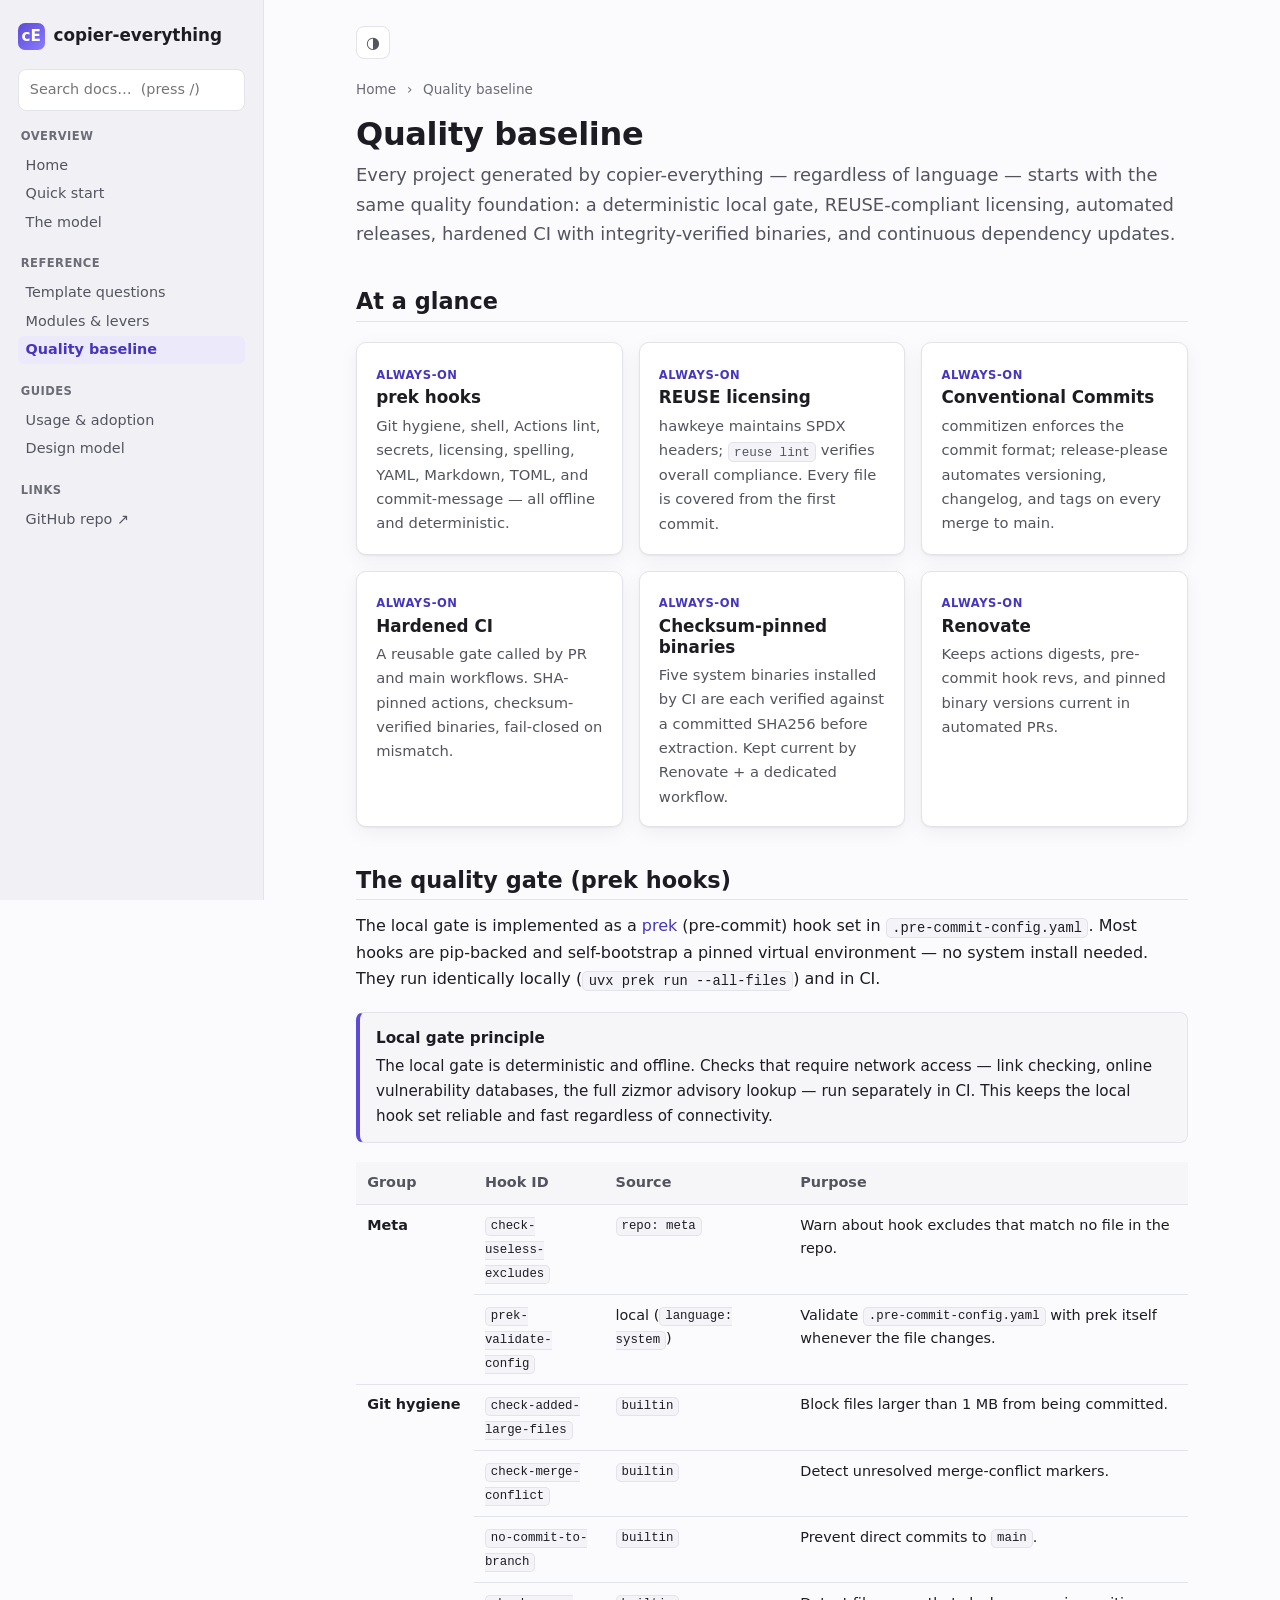
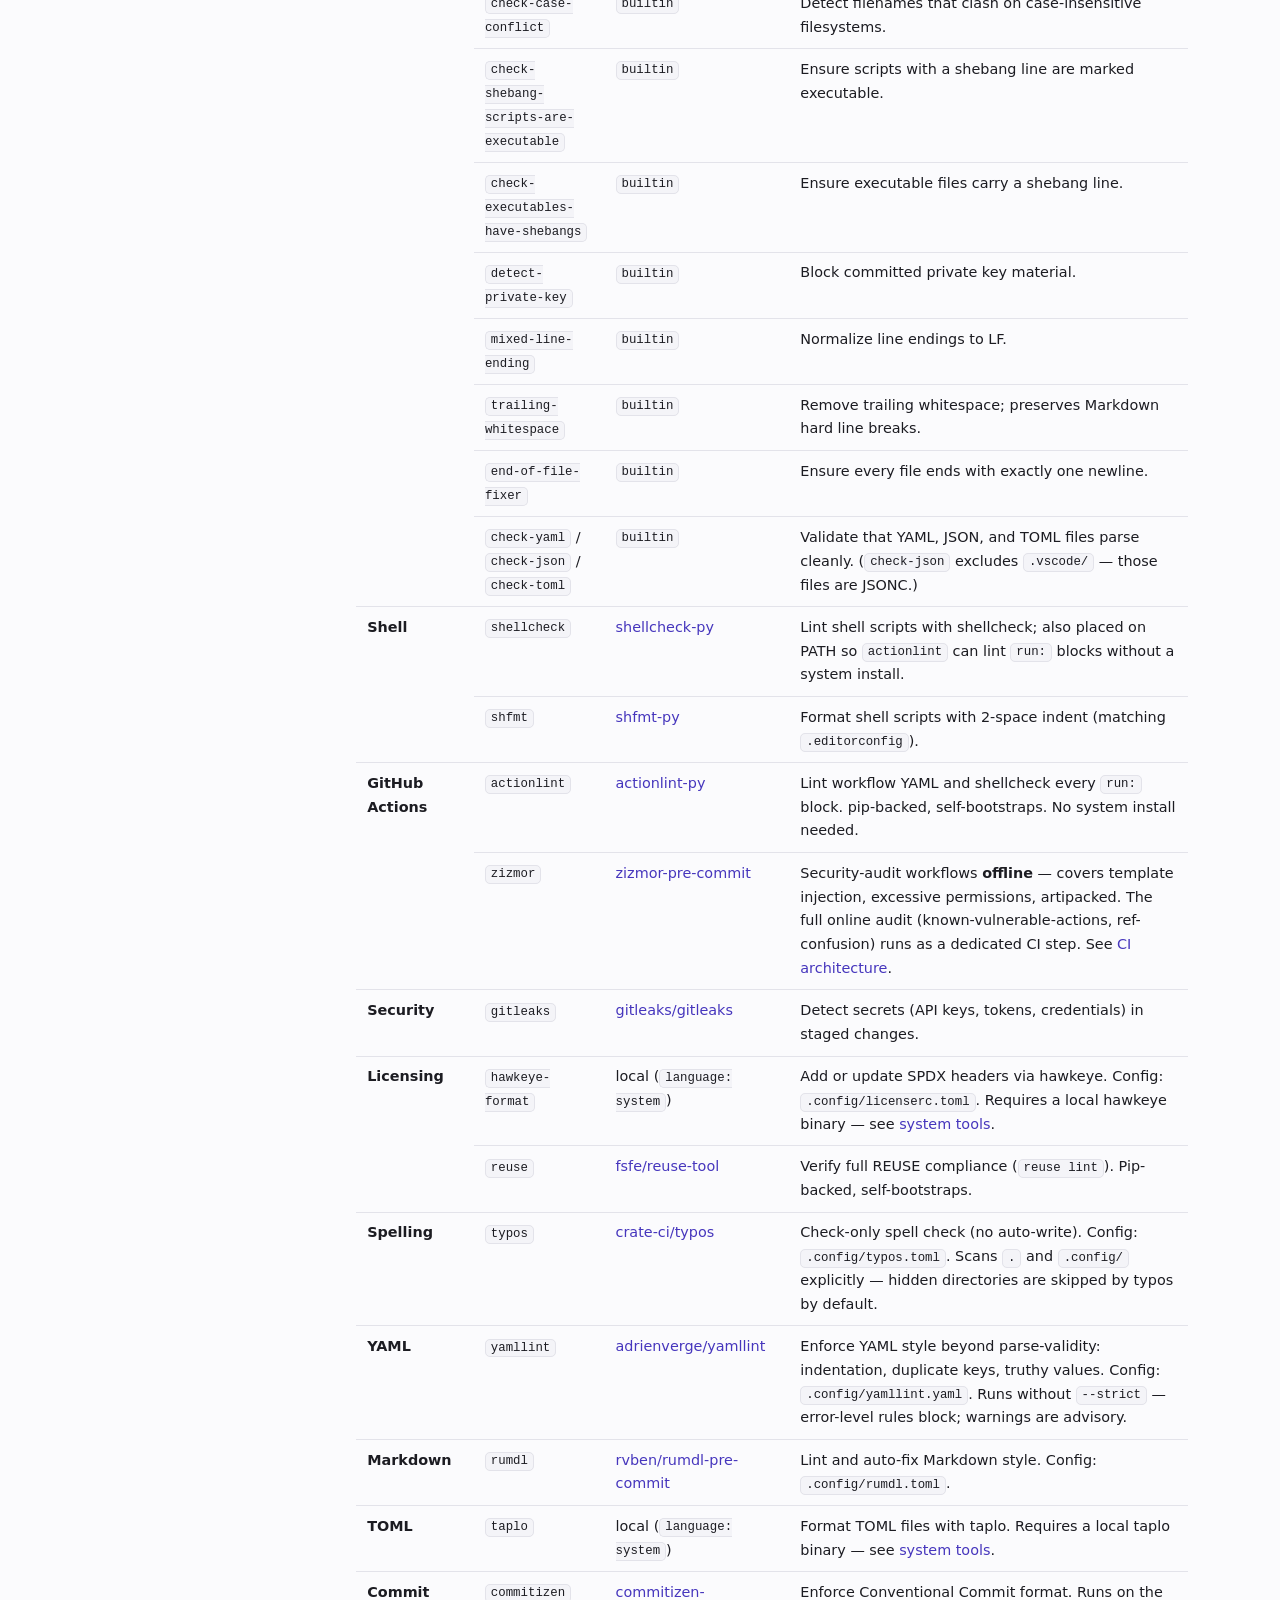
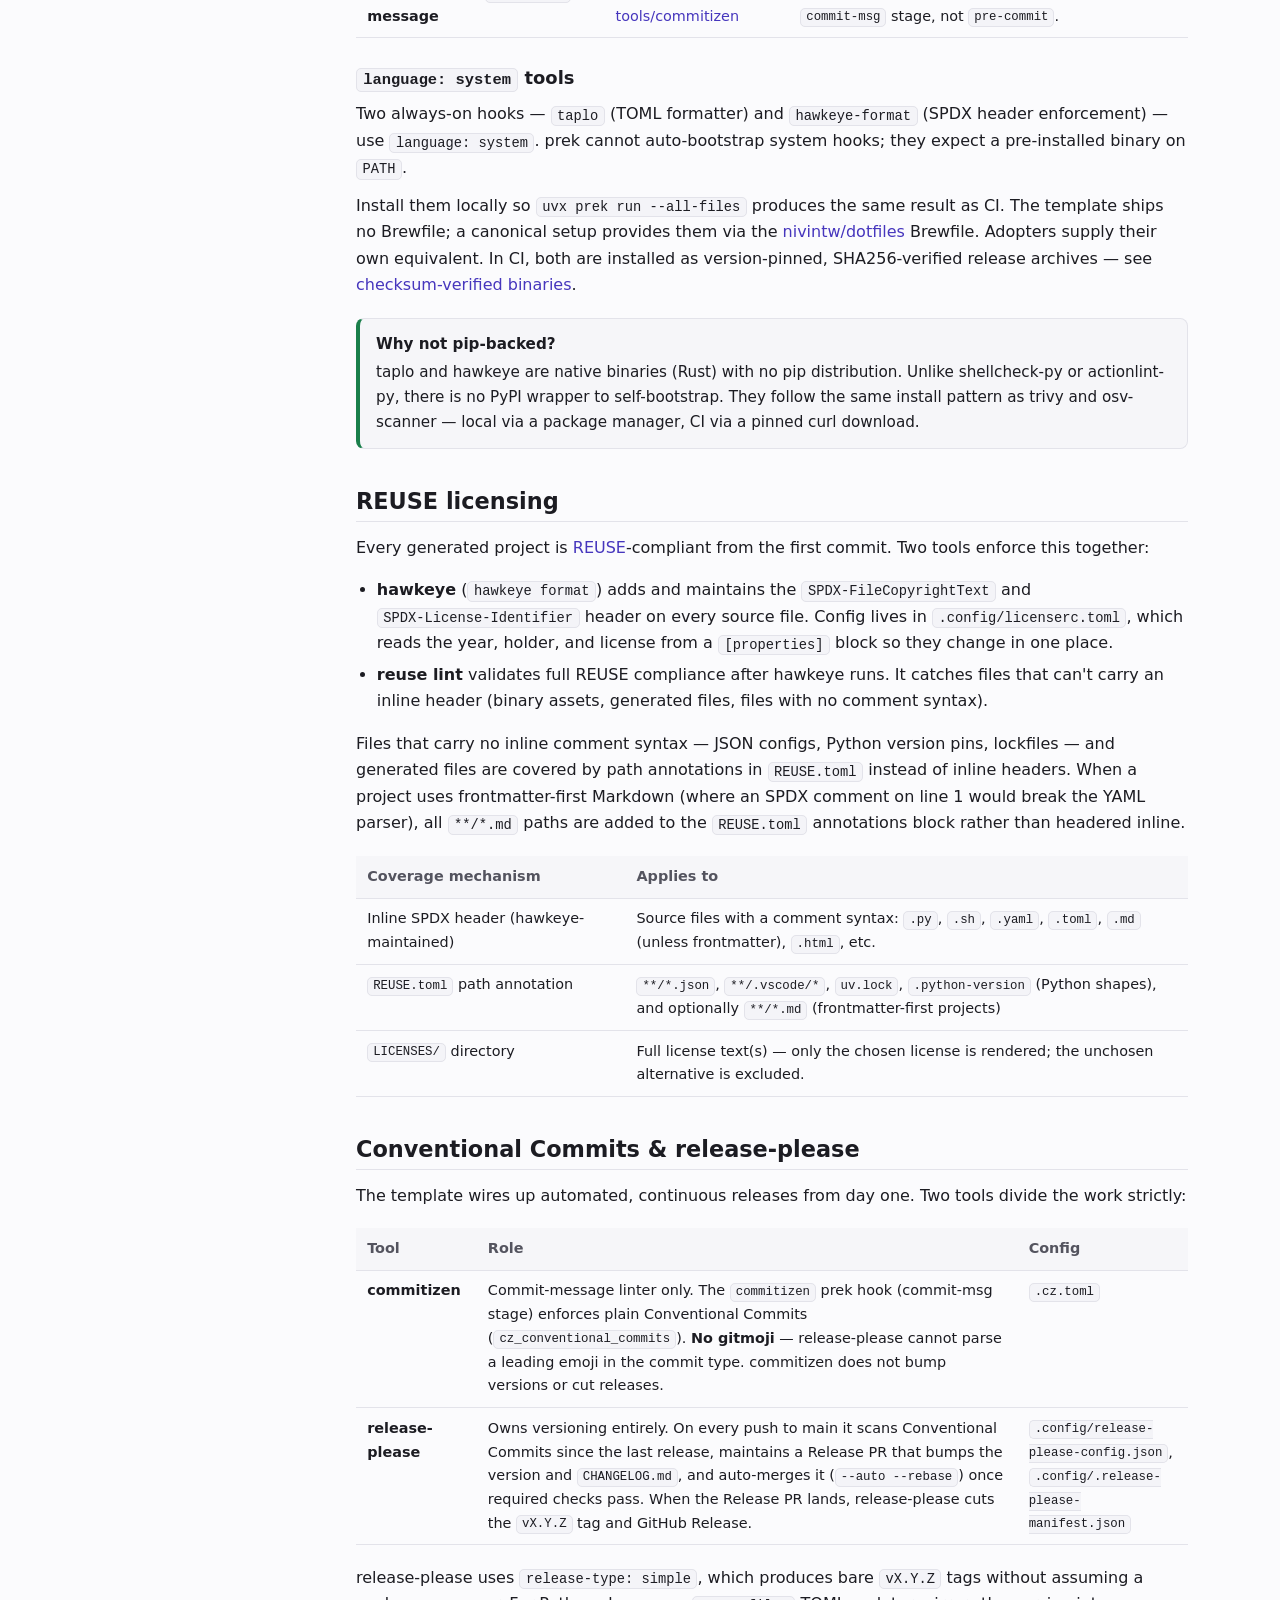
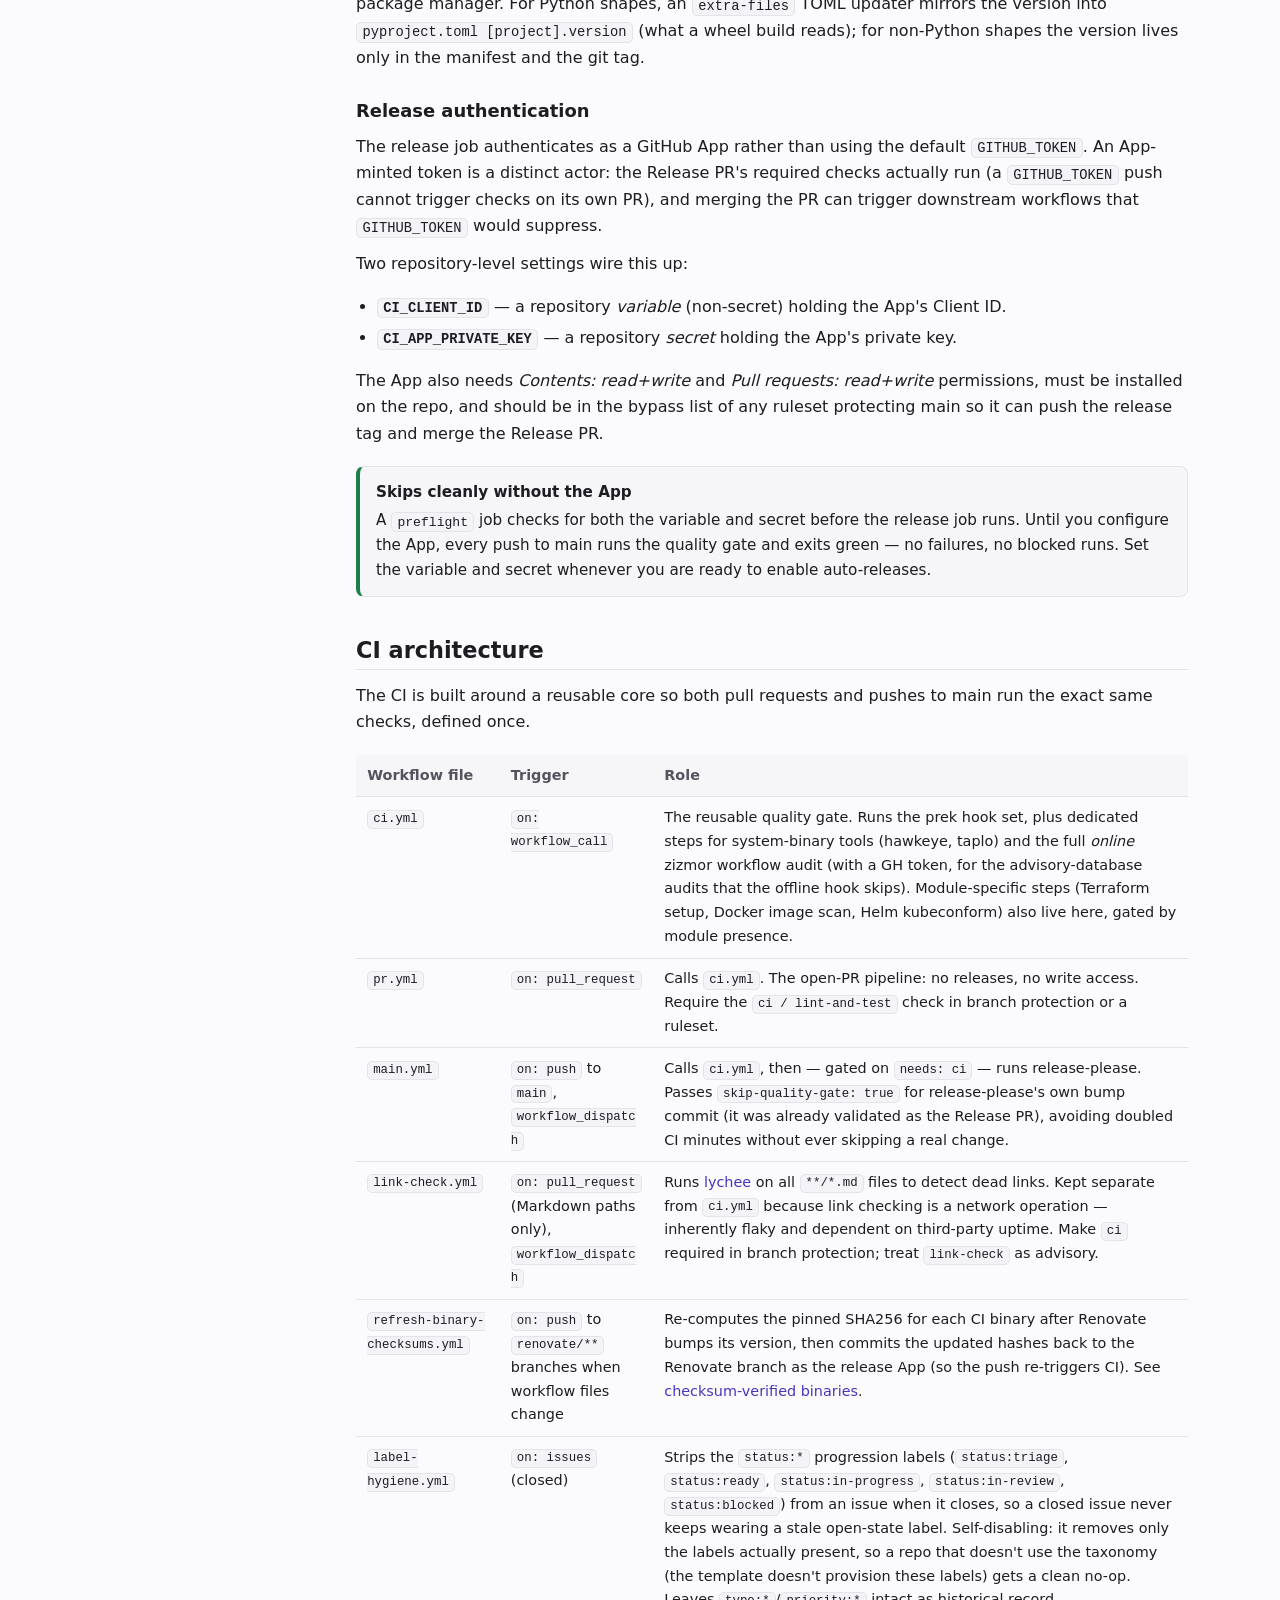
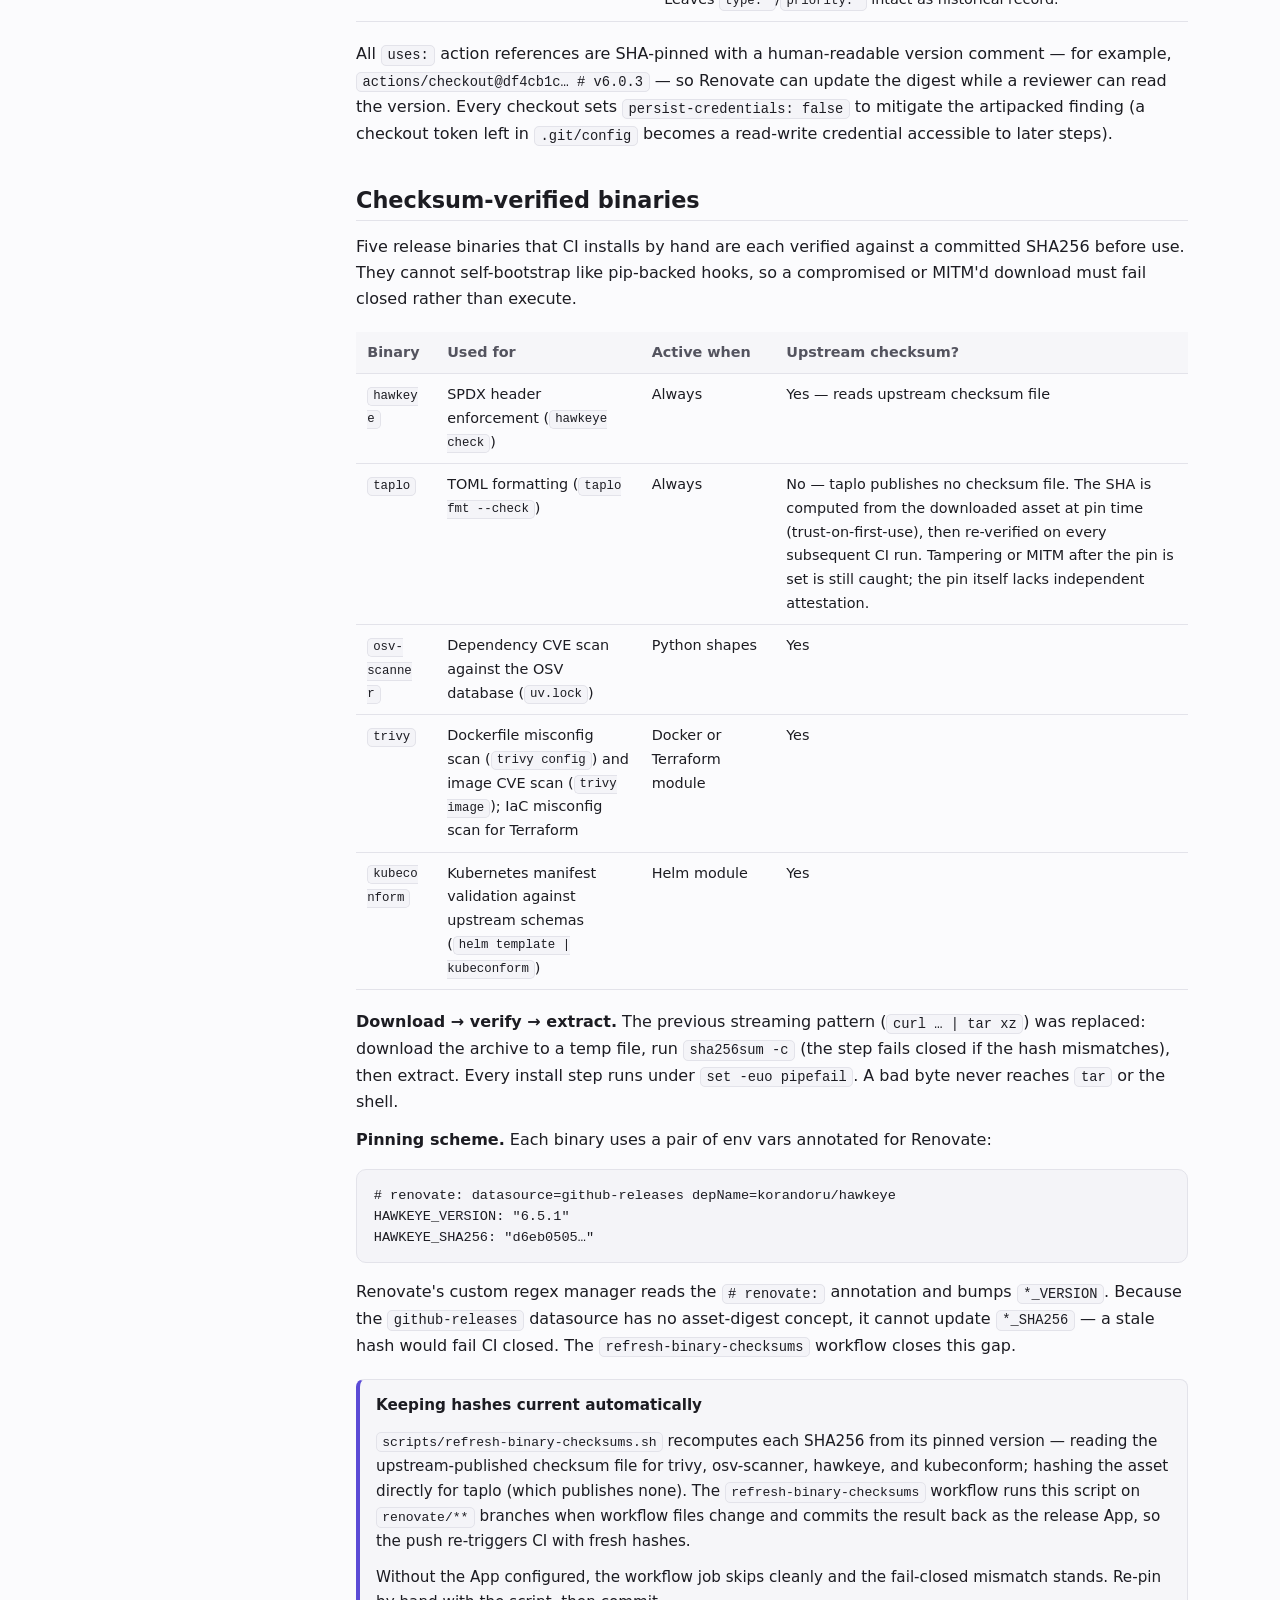
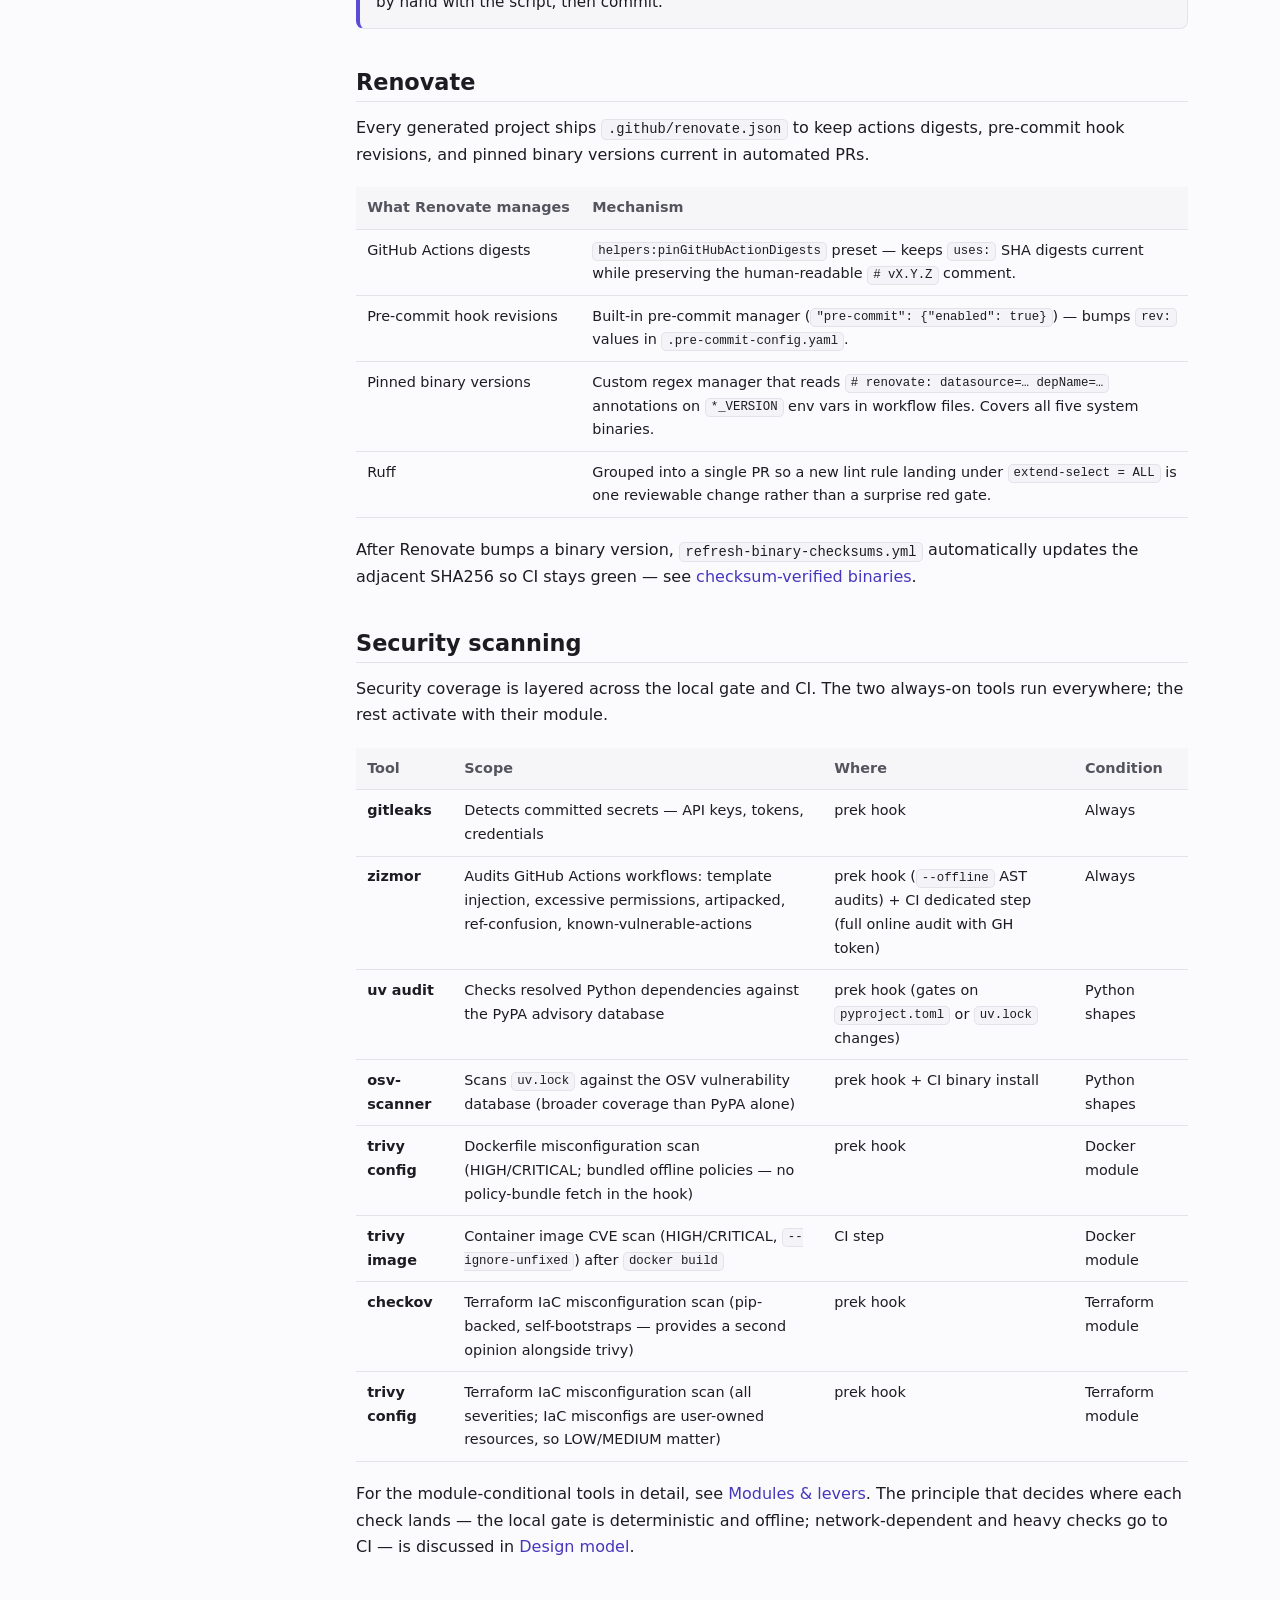
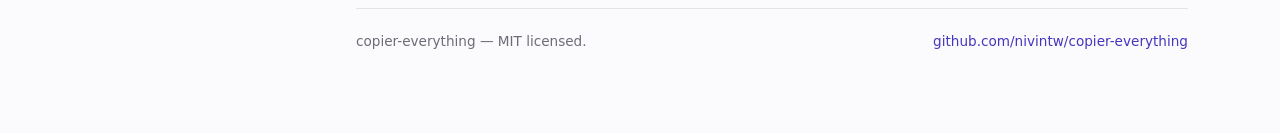
==== commit db5b2986: "docs: Document the label-hygiene workflow Add the new generated label-hygiene.yml workflow to the tw" ====
--- a/docs/baseline.html
+++ b/docs/baseline.html
@@ -377,6 +377,11 @@
               <td><code>on: push</code> to <code>renovate/**</code> branches when workflow files change</td>
               <td>Re-computes the pinned SHA256 for each CI binary after Renovate bumps its version, then commits the updated hashes back to the Renovate branch as the release App (so the push re-triggers CI). See <a href="#checksums">checksum-verified binaries</a>.</td>
             </tr>
+            <tr>
+              <td><code>label-hygiene.yml</code></td>
+              <td><code>on: issues</code> (closed)</td>
+              <td>Strips the <code>status:*</code> progression labels (<code>status:triage</code>, <code>status:ready</code>, <code>status:in-progress</code>, <code>status:in-review</code>, <code>status:blocked</code>) from an issue when it closes, so a closed issue never keeps wearing a stale open-state label. Self-disabling: it removes only the labels actually present, so a repo that doesn't use the taxonomy (the template doesn't provision these labels) gets a clean no-op. Leaves <code>type:*</code>/<code>priority:*</code> intact as historical record.</td>
+            </tr>
           </tbody>
         </table>
       </div>
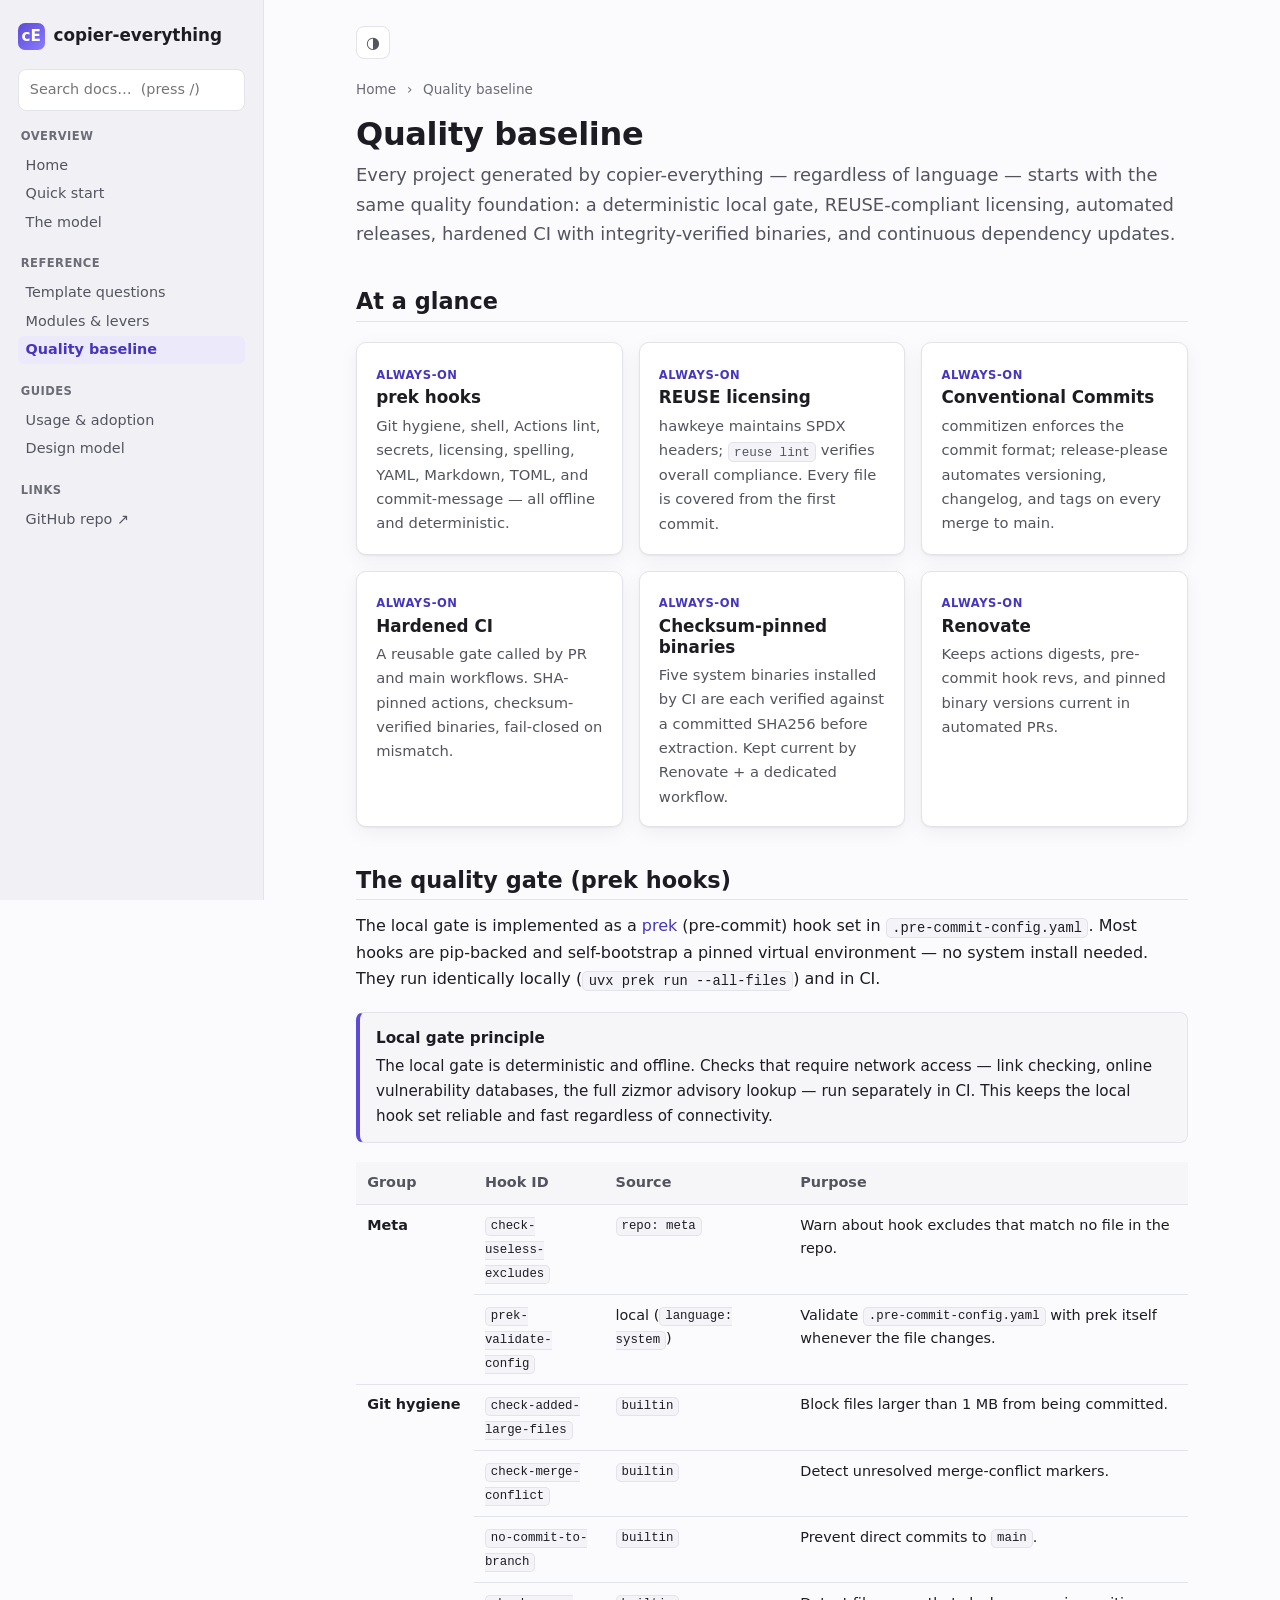
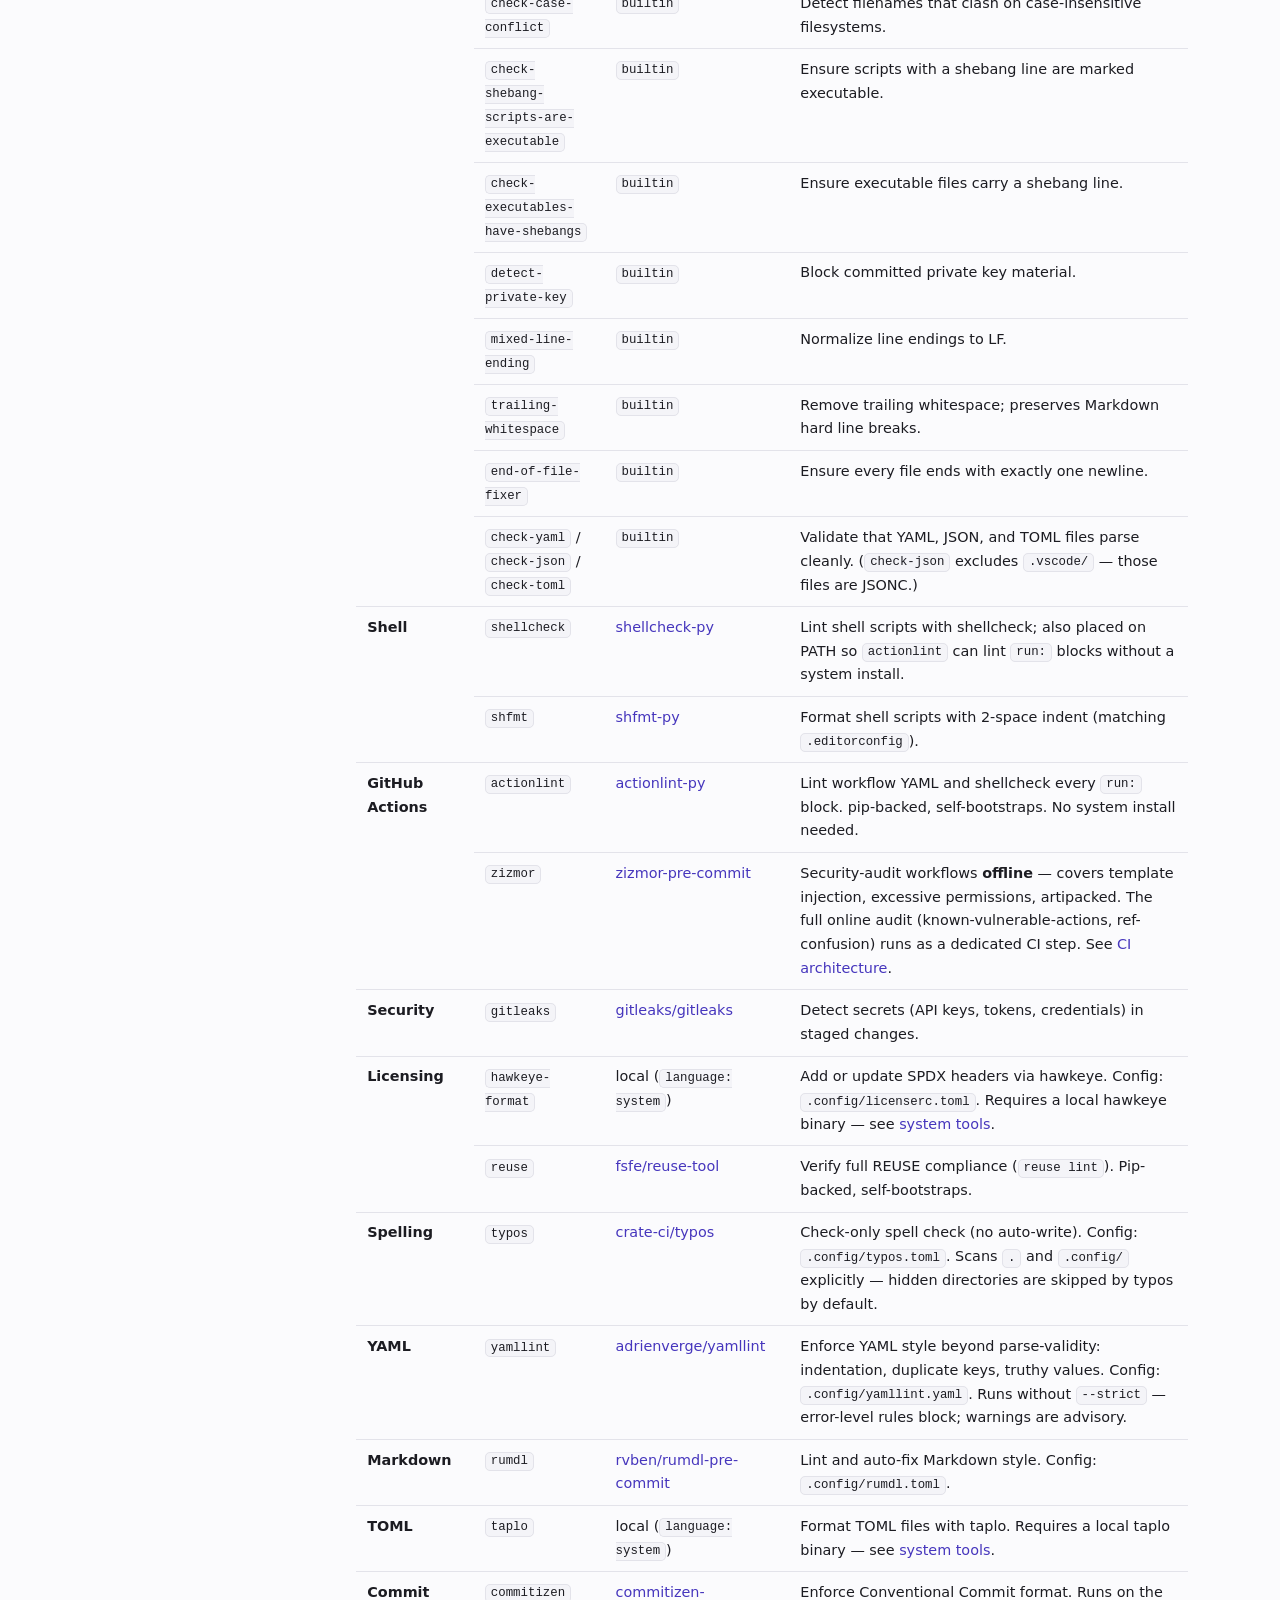
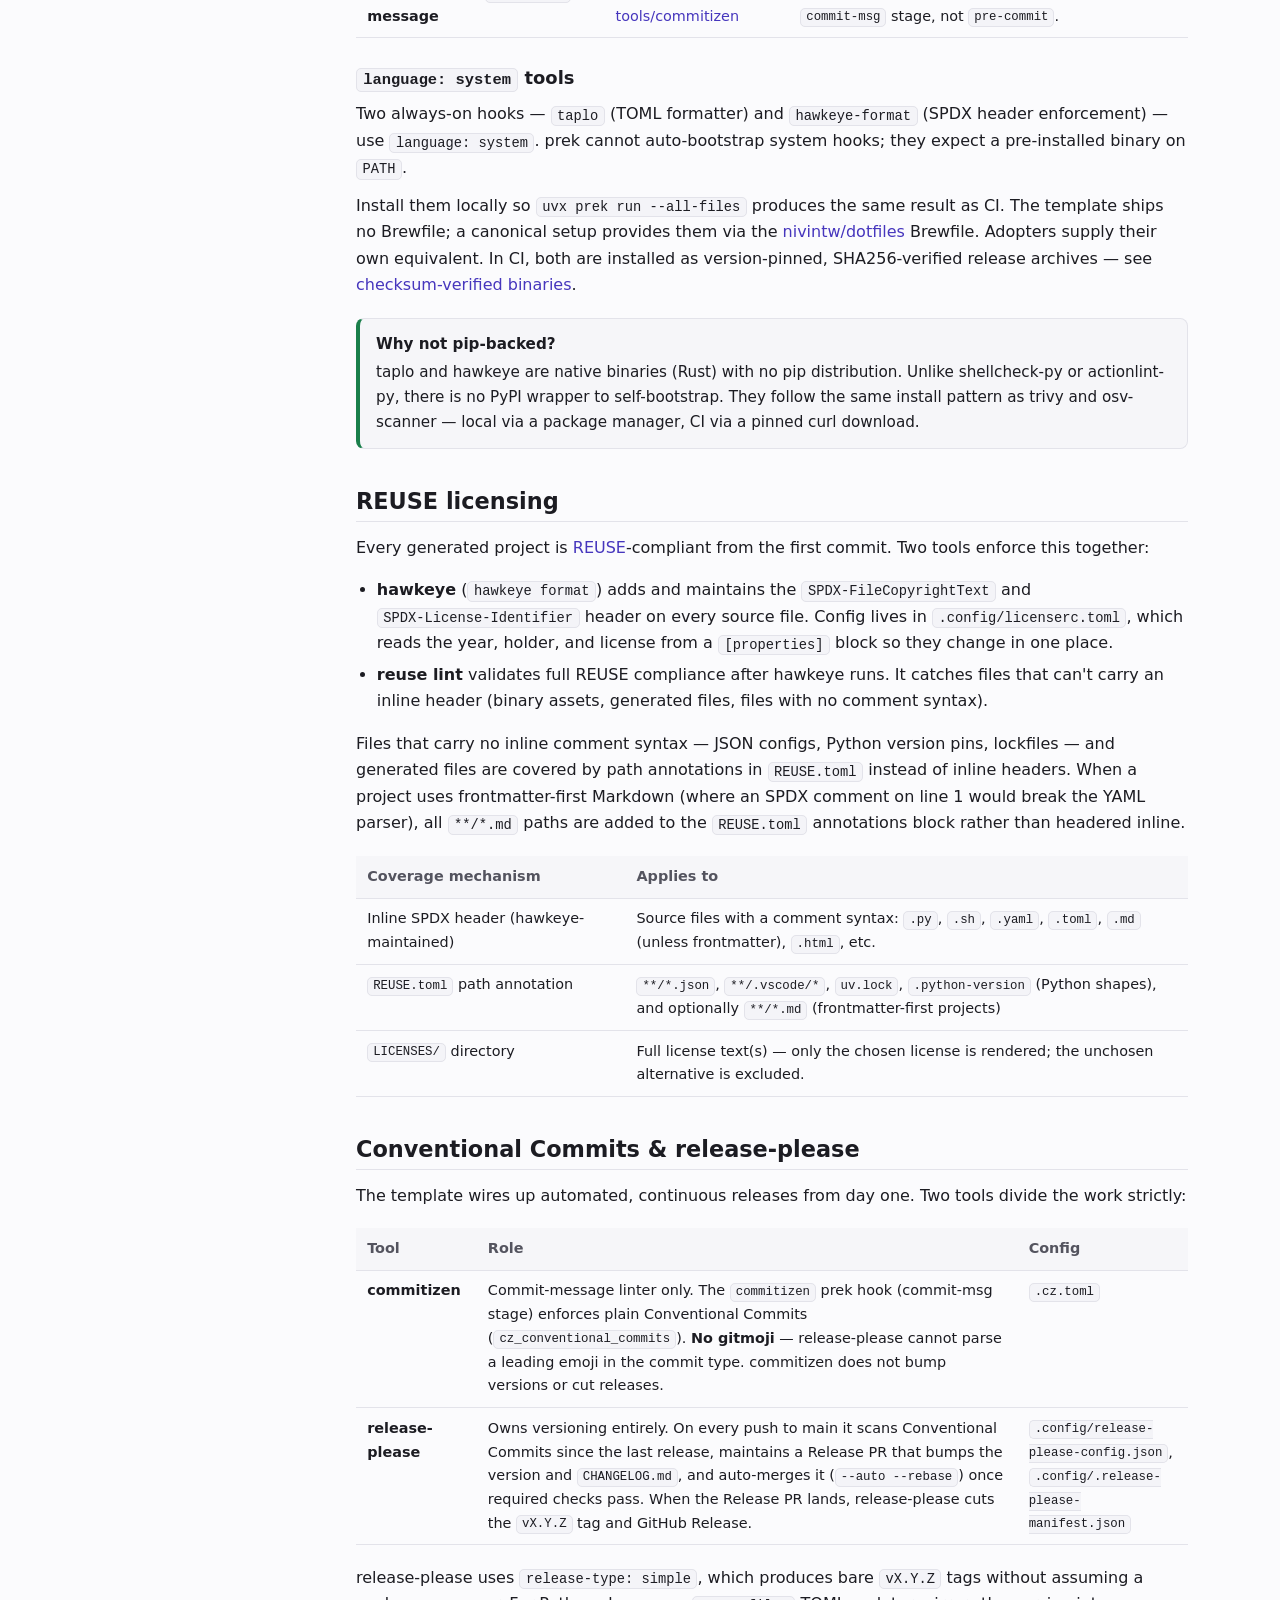
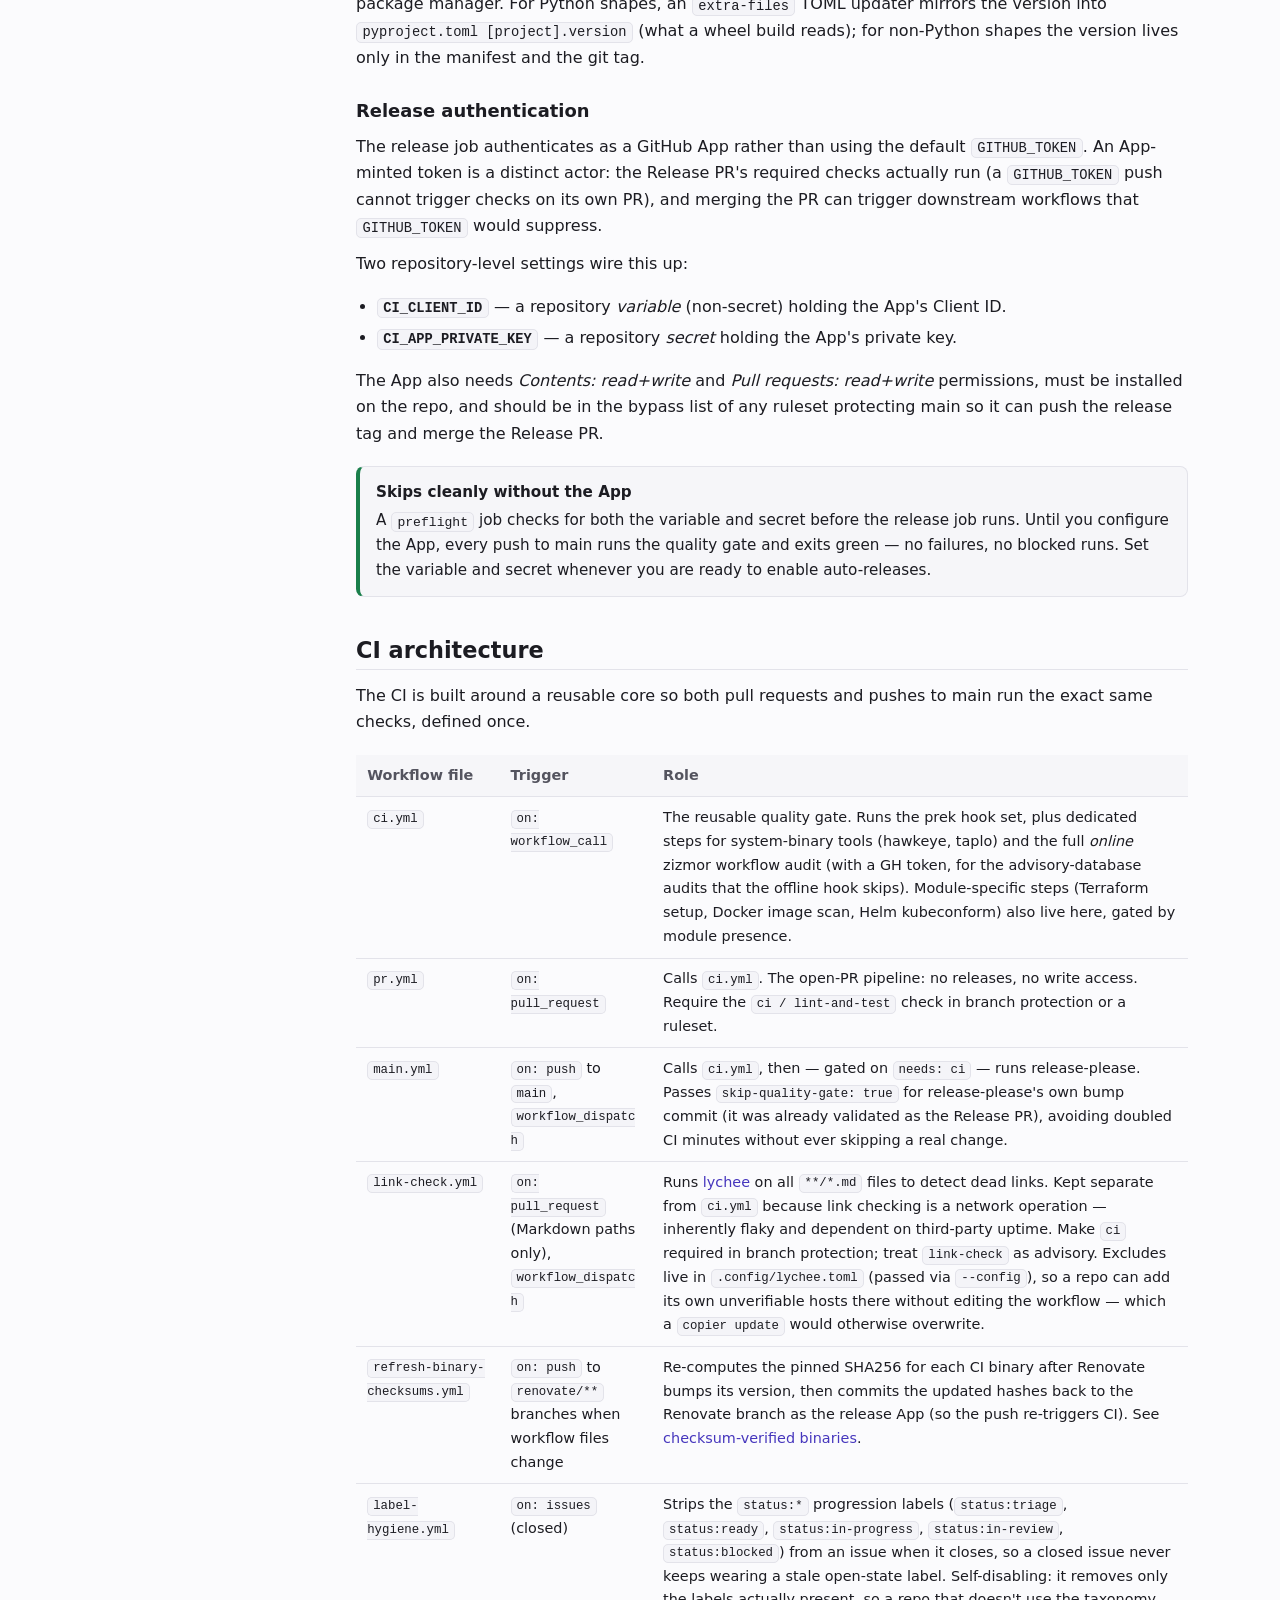
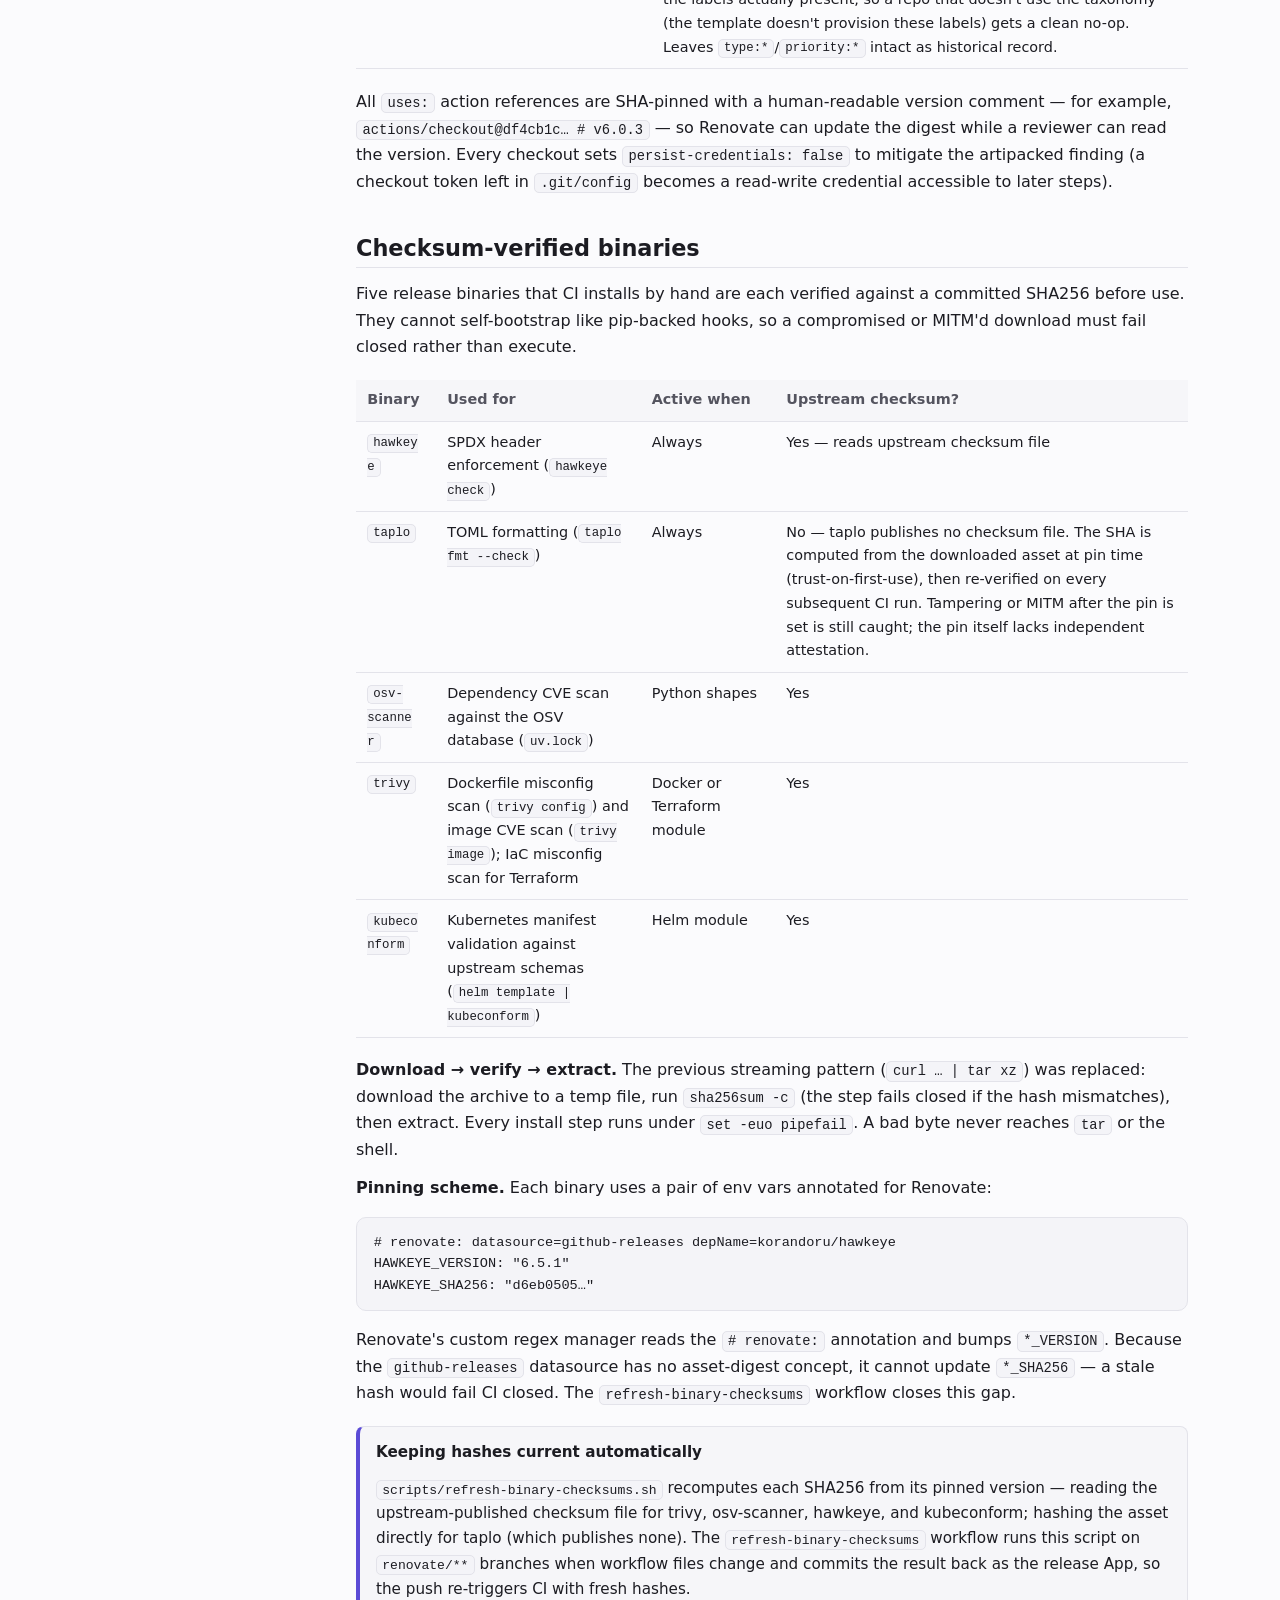
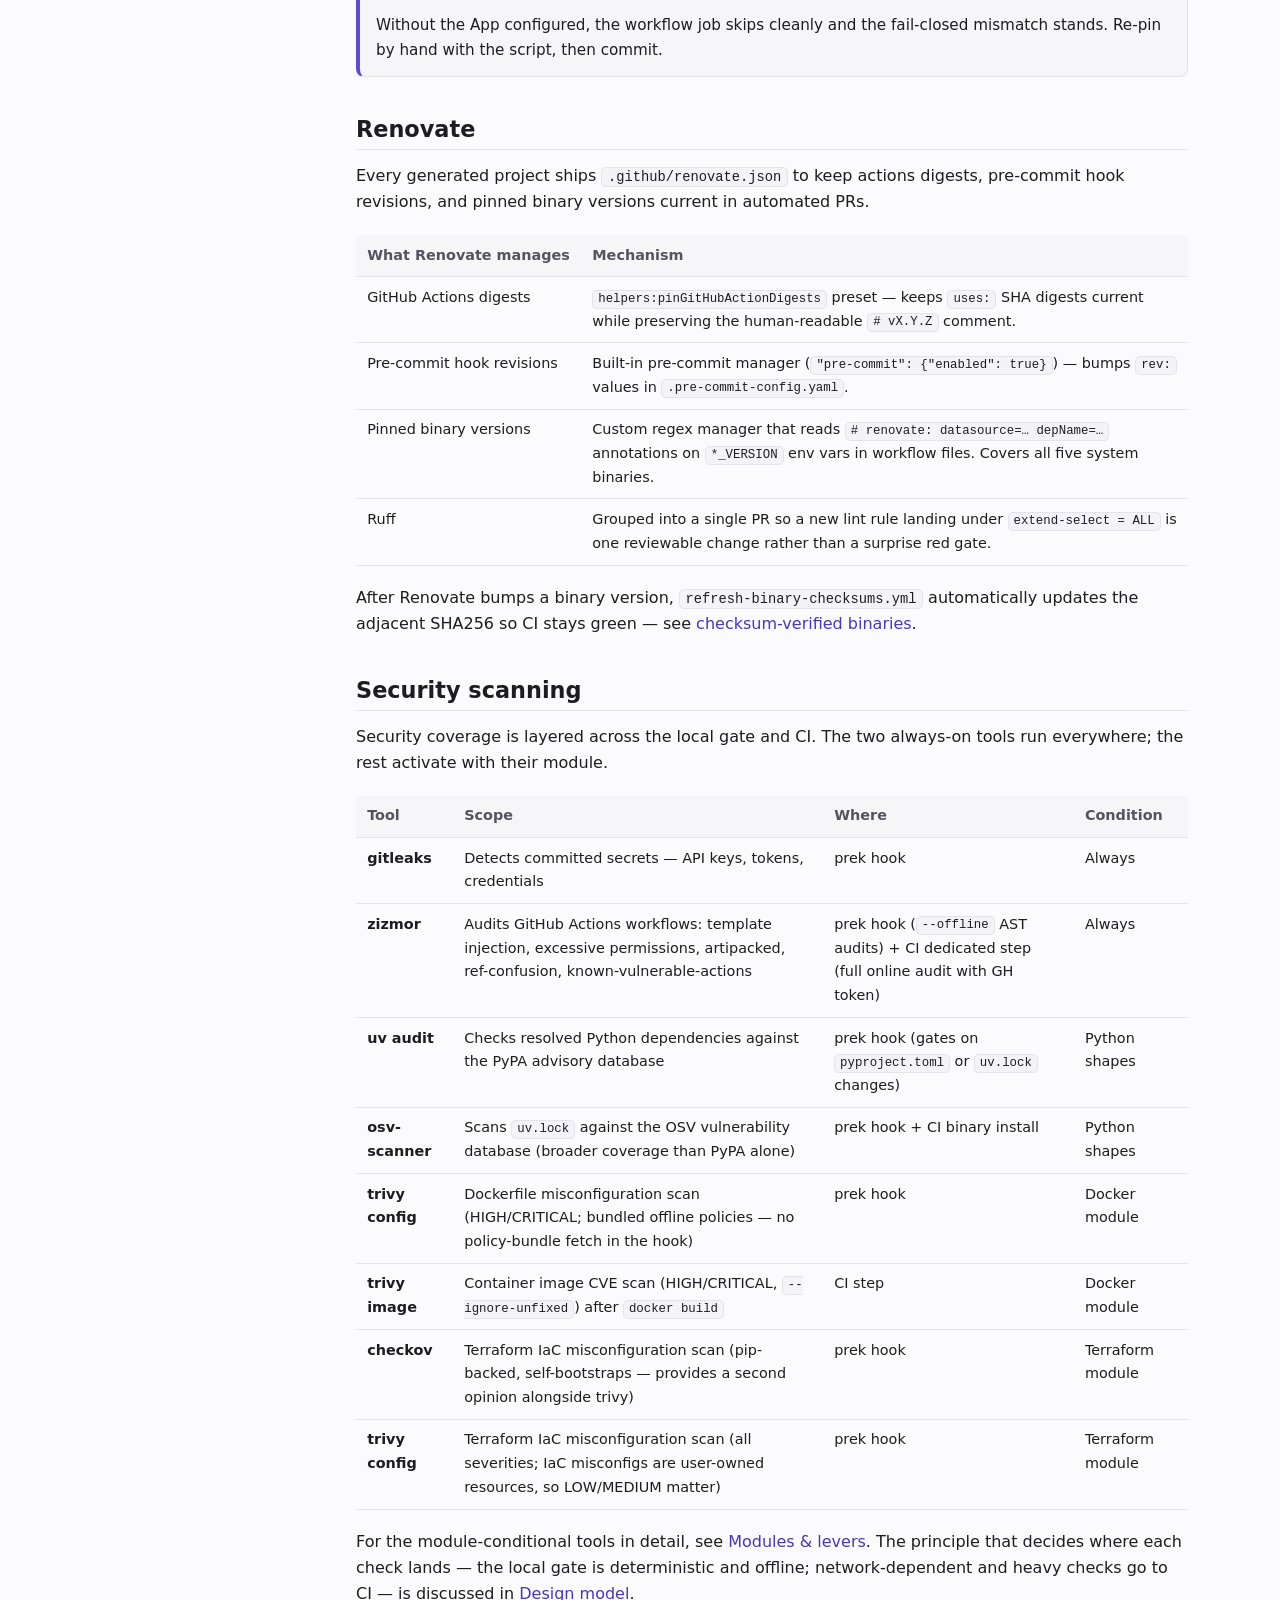
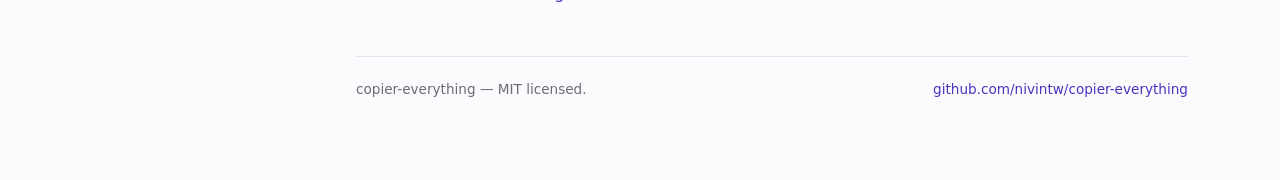
==== commit 880cddff: "docs: Document the lychee config + the pytest sync/task suite Note in REVIEW.md's Self-test that the" ====
--- a/docs/baseline.html
+++ b/docs/baseline.html
@@ -370,7 +370,7 @@
             <tr>
               <td><code>link-check.yml</code></td>
               <td><code>on: pull_request</code> (Markdown paths only), <code>workflow_dispatch</code></td>
-              <td>Runs <a href="https://lychee.cli.rs/">lychee</a> on all <code>**/*.md</code> files to detect dead links. Kept separate from <code>ci.yml</code> because link checking is a network operation — inherently flaky and dependent on third-party uptime. Make <code>ci</code> required in branch protection; treat <code>link-check</code> as advisory.</td>
+              <td>Runs <a href="https://lychee.cli.rs/">lychee</a> on all <code>**/*.md</code> files to detect dead links. Kept separate from <code>ci.yml</code> because link checking is a network operation — inherently flaky and dependent on third-party uptime. Make <code>ci</code> required in branch protection; treat <code>link-check</code> as advisory. Excludes live in <code>.config/lychee.toml</code> (passed via <code>--config</code>), so a repo can add its own unverifiable hosts there without editing the workflow — which a <code>copier update</code> would otherwise overwrite.</td>
             </tr>
             <tr>
               <td><code>refresh-binary-checksums.yml</code></td>
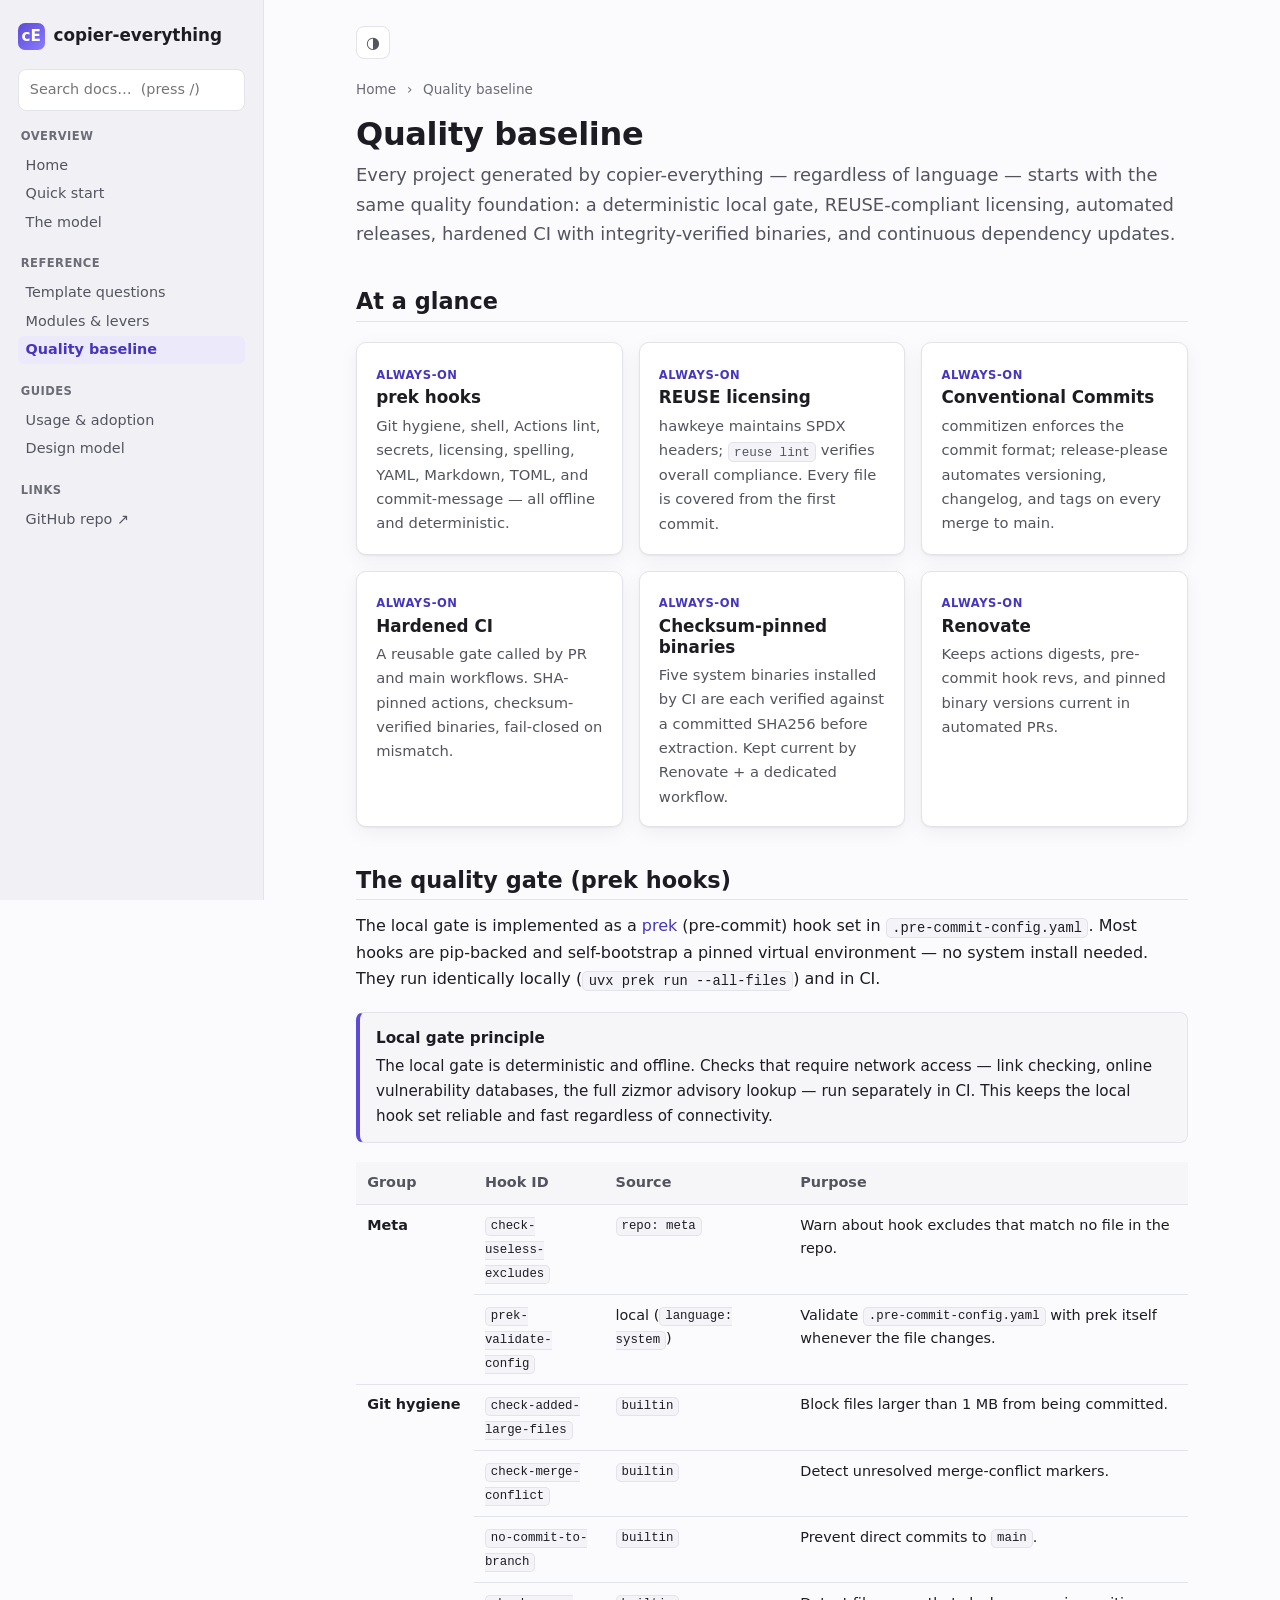
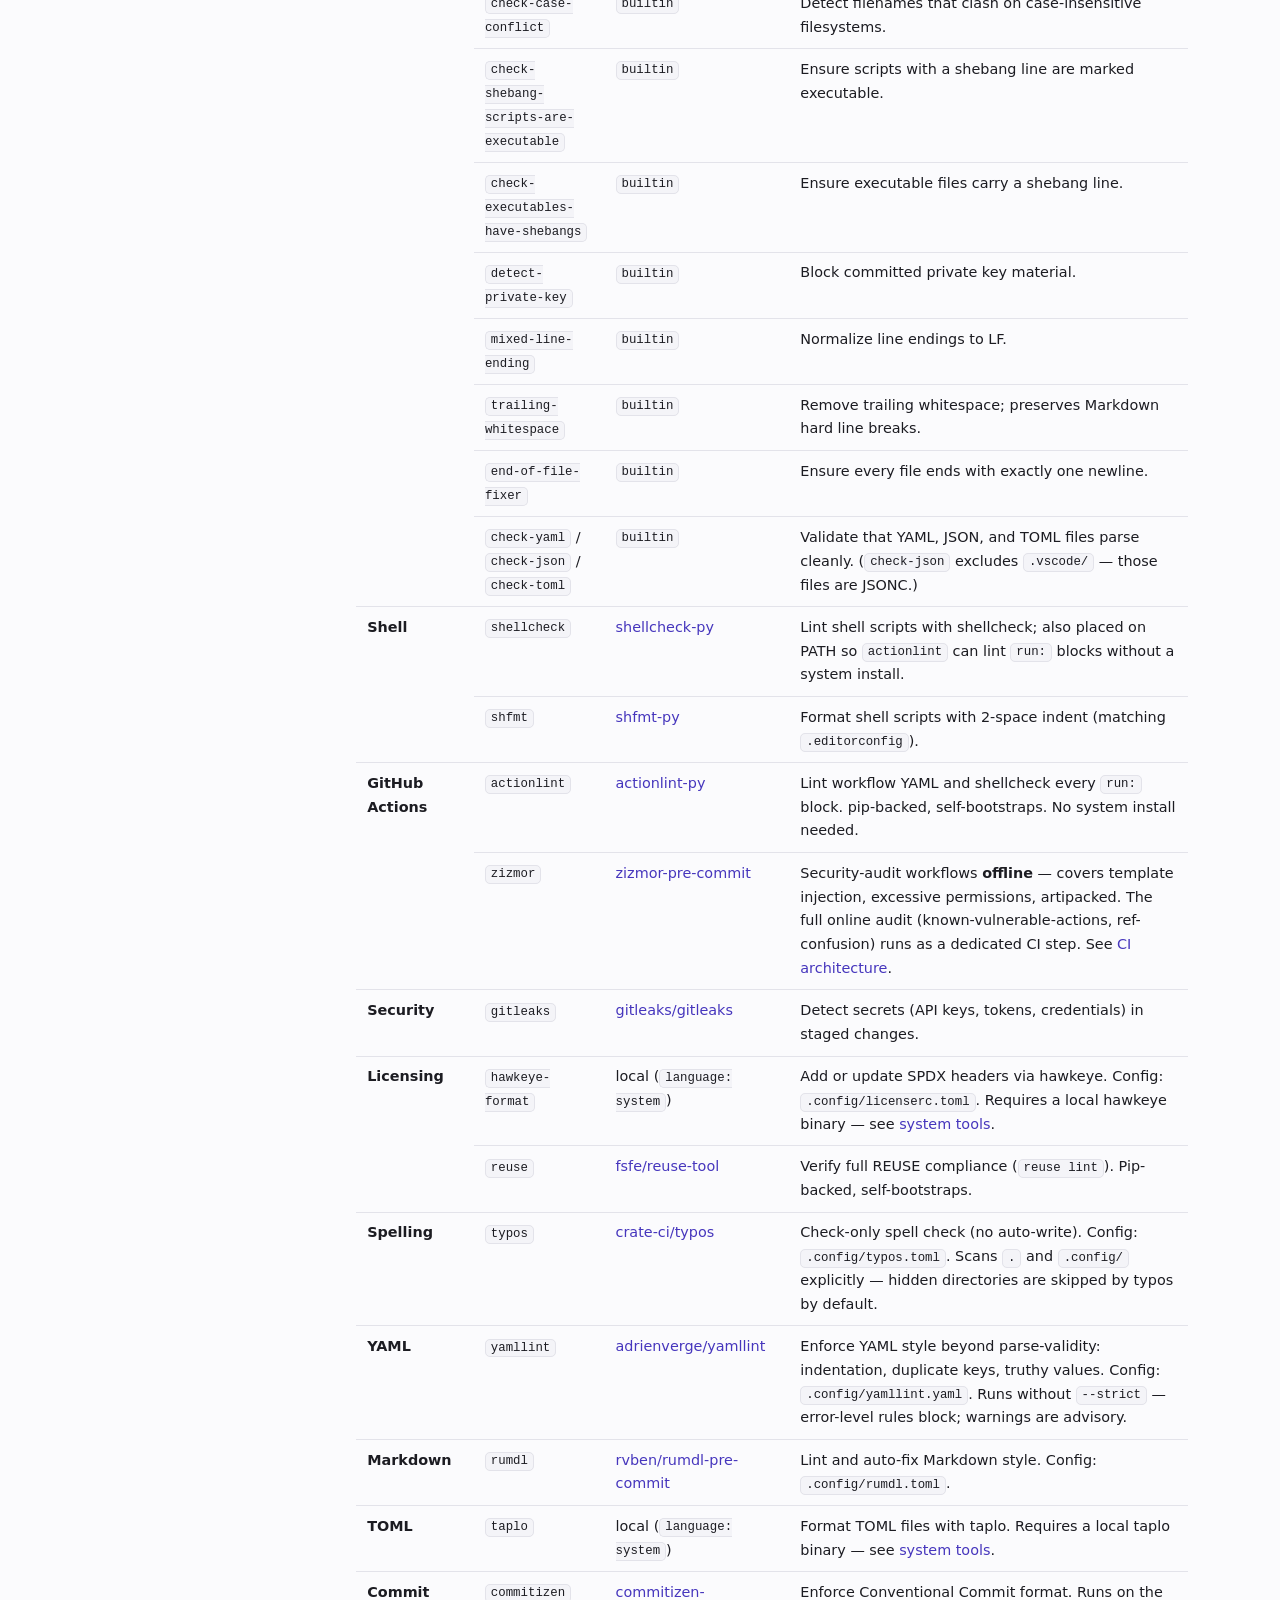
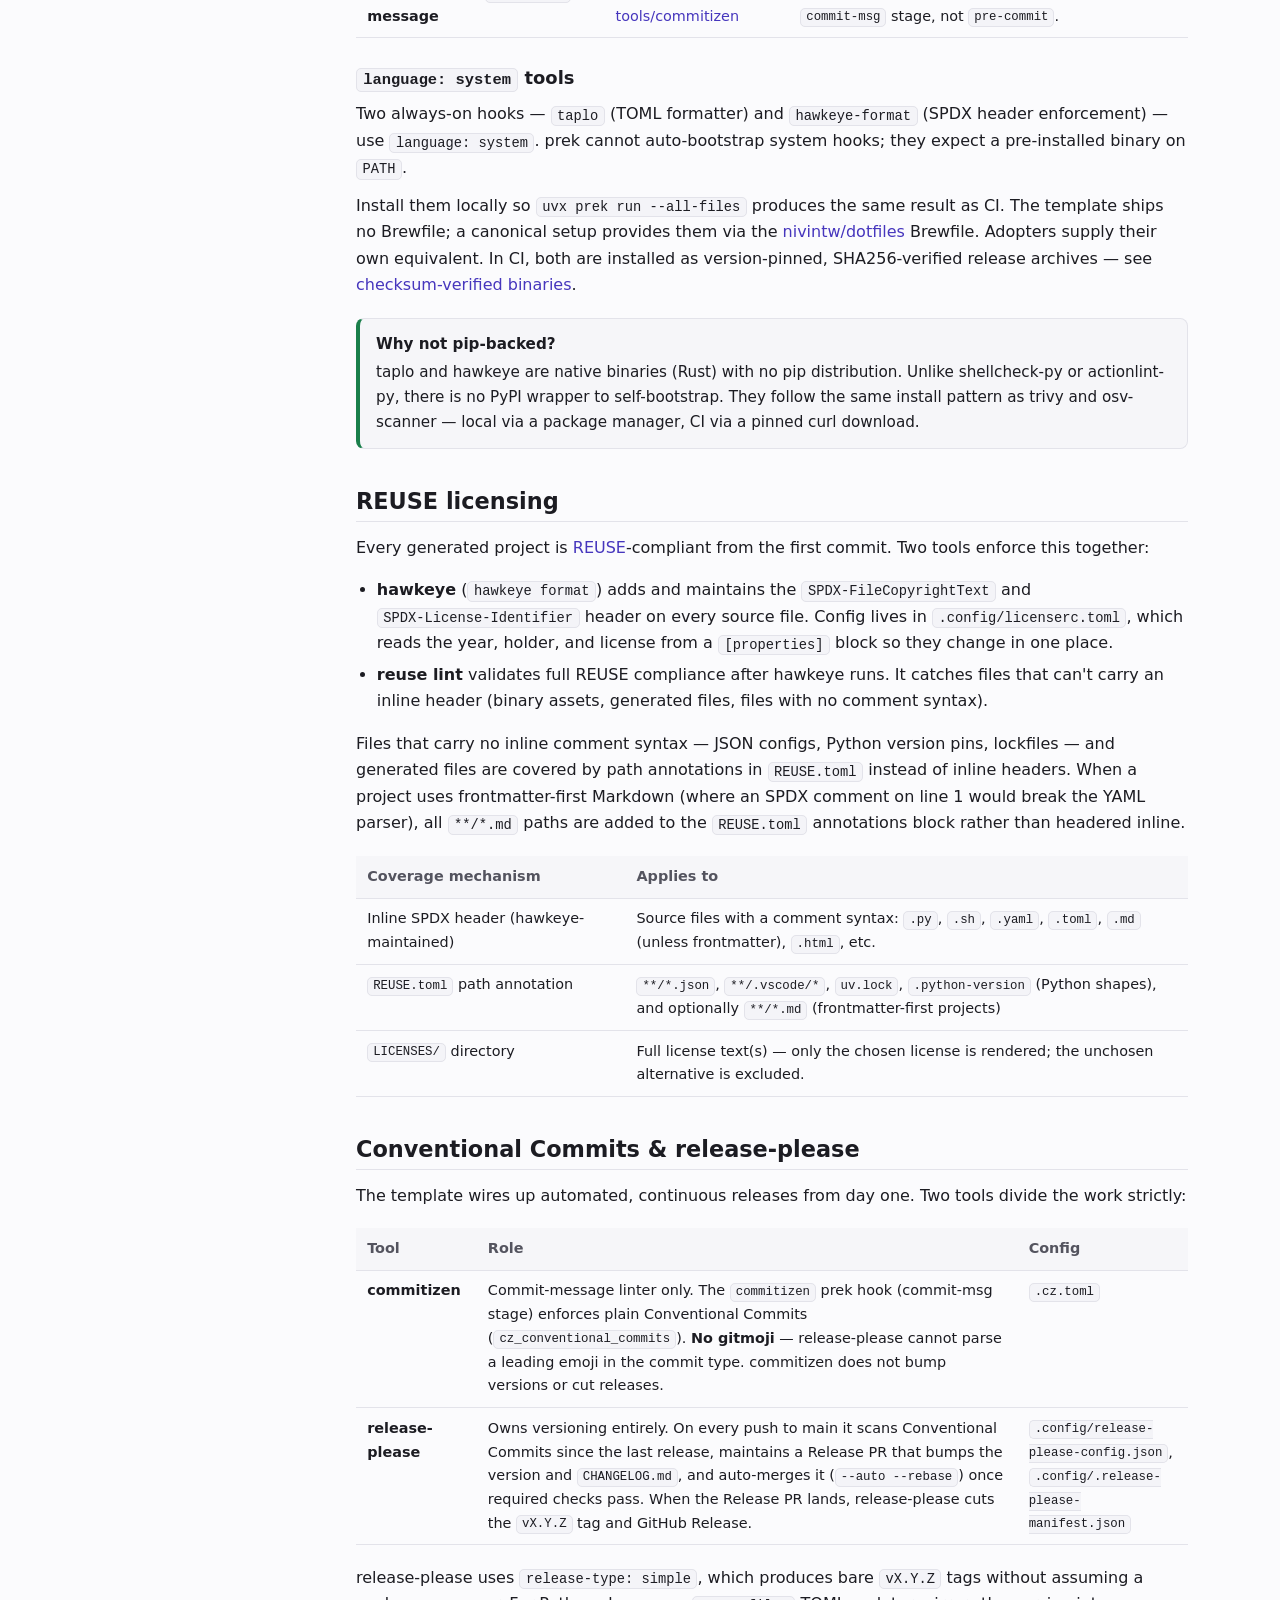
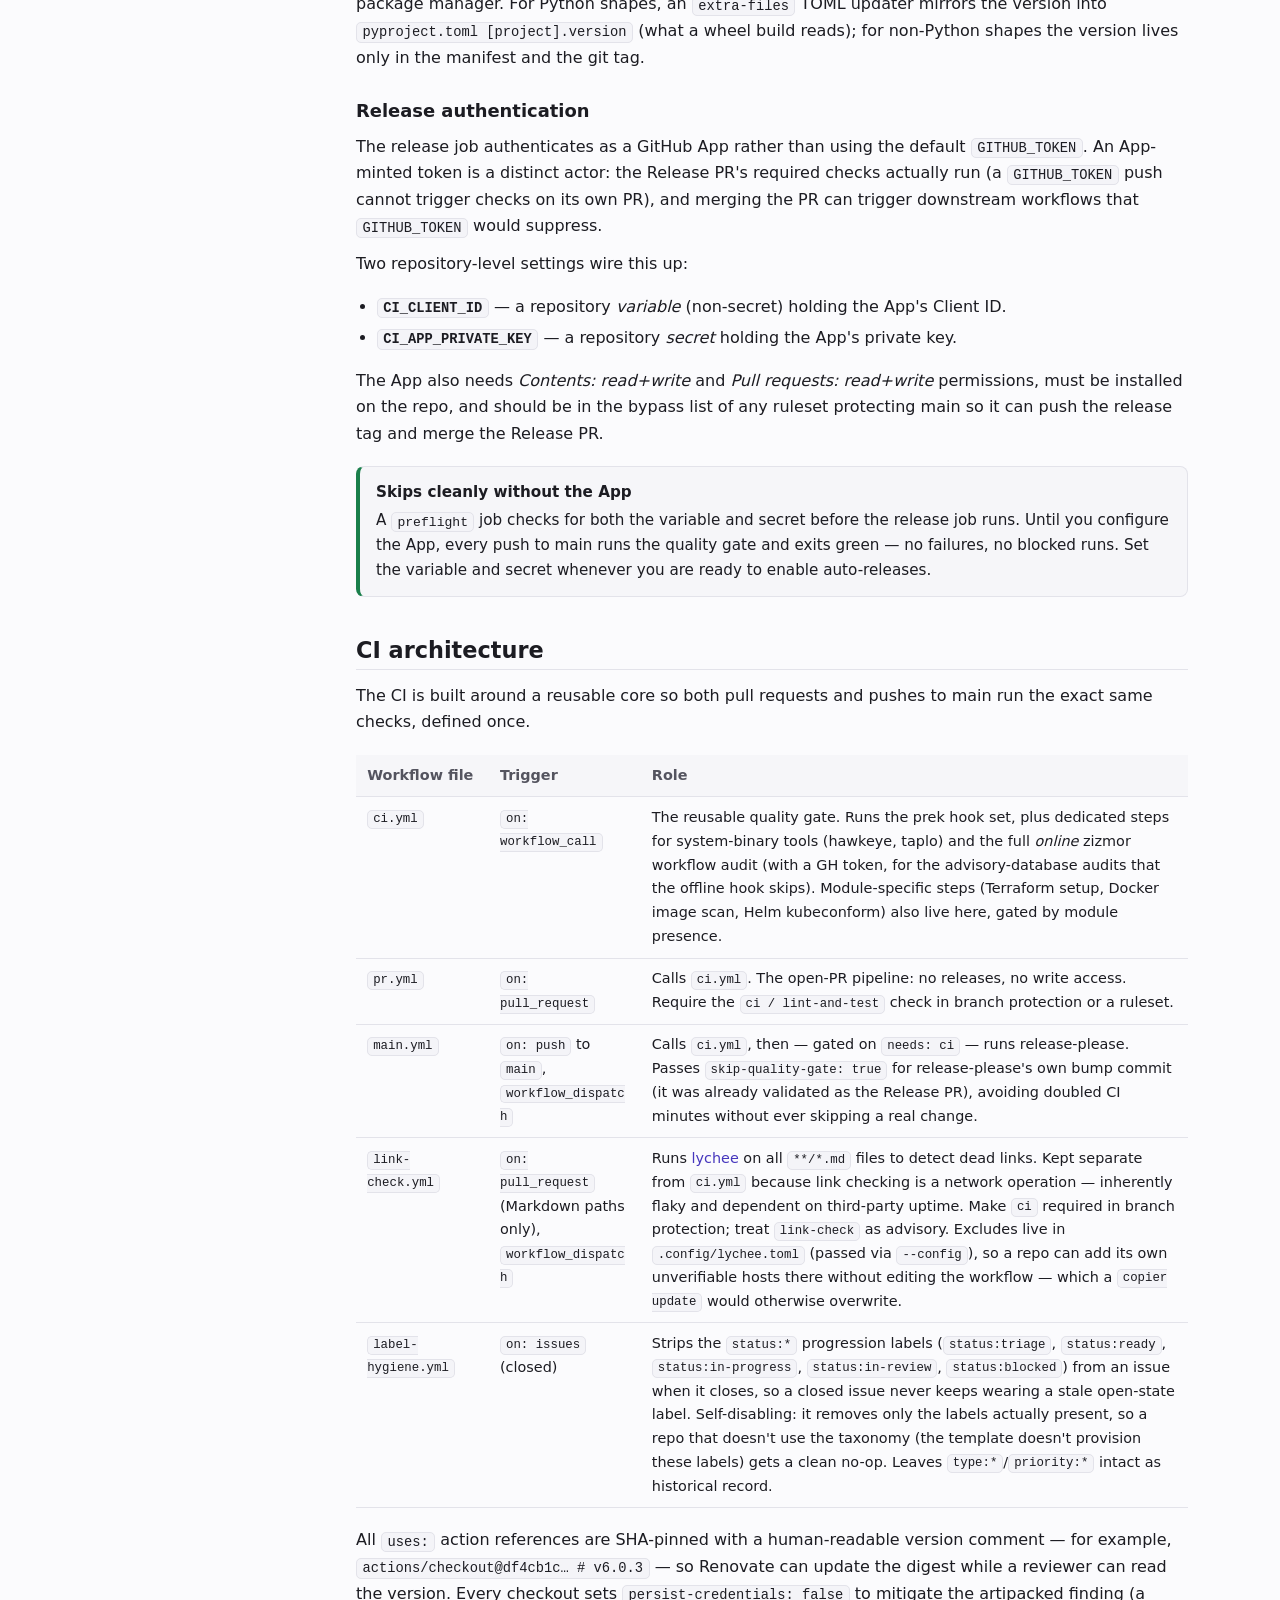
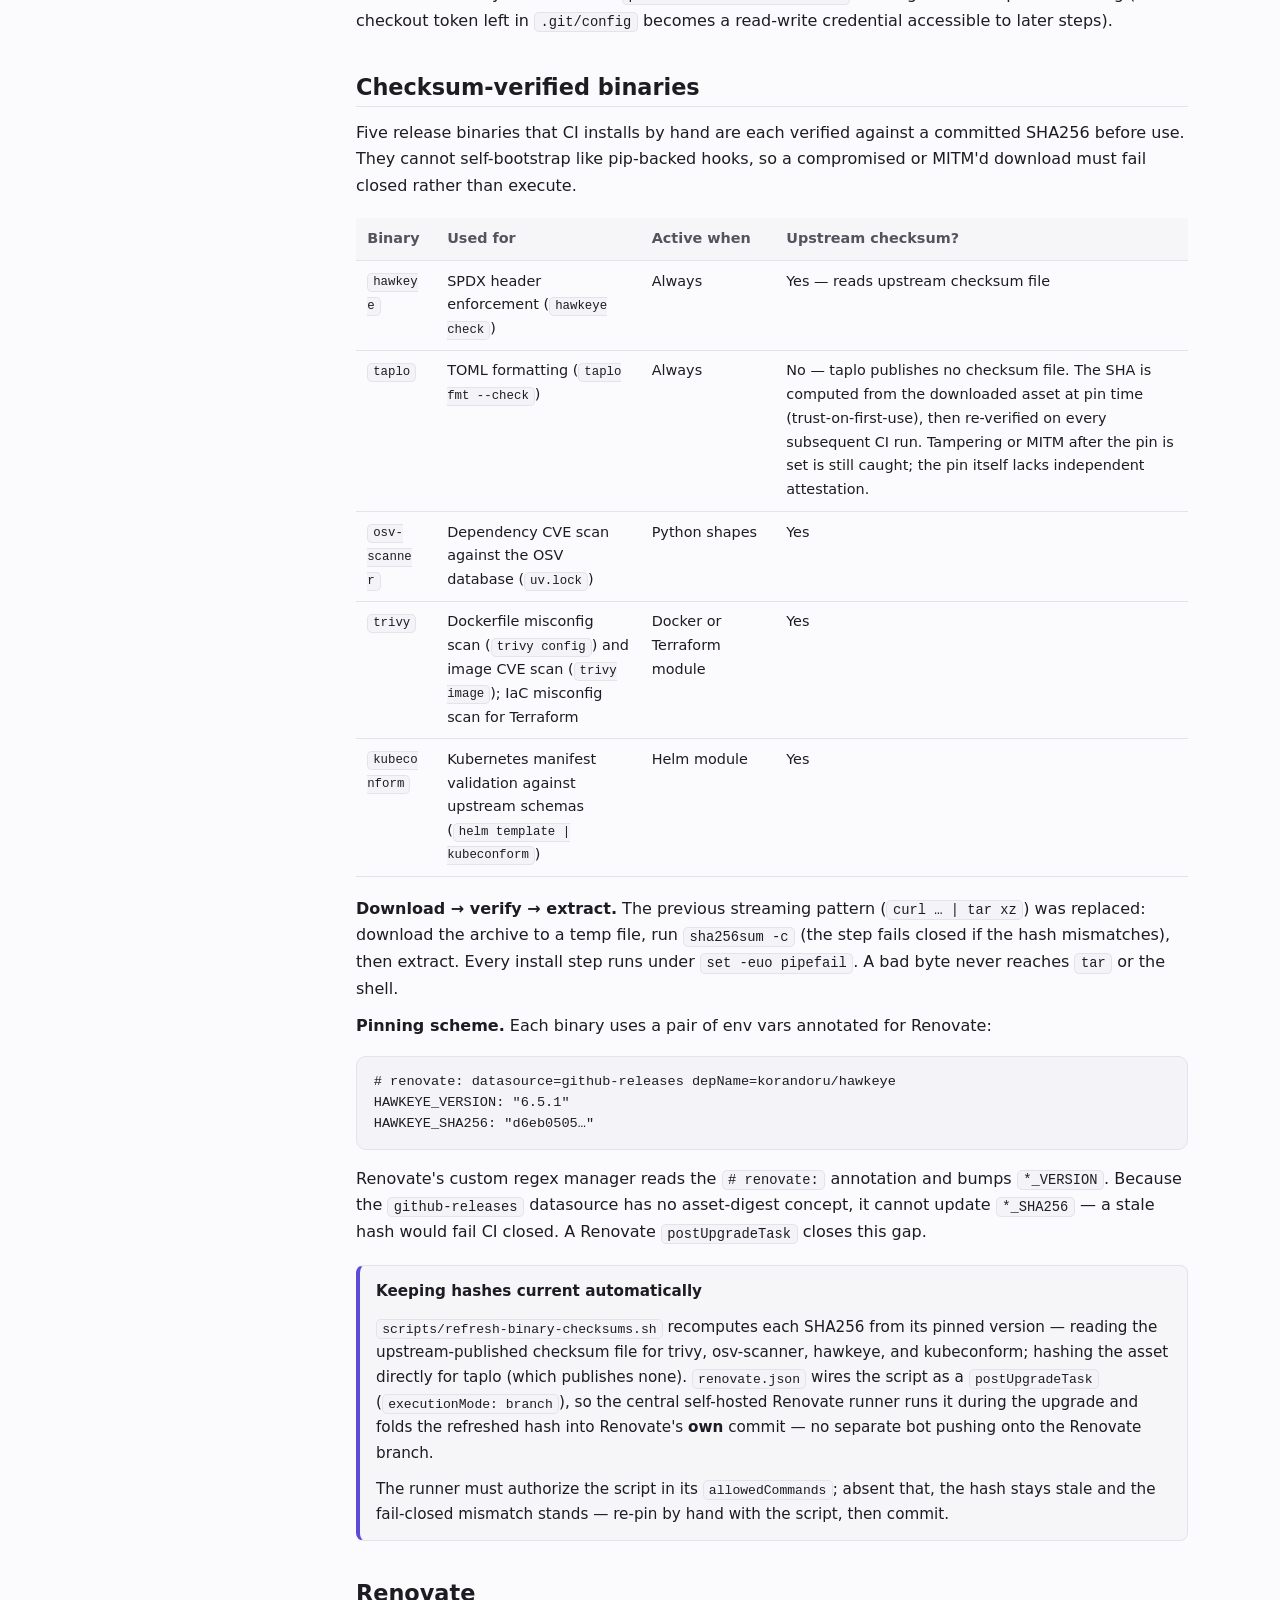
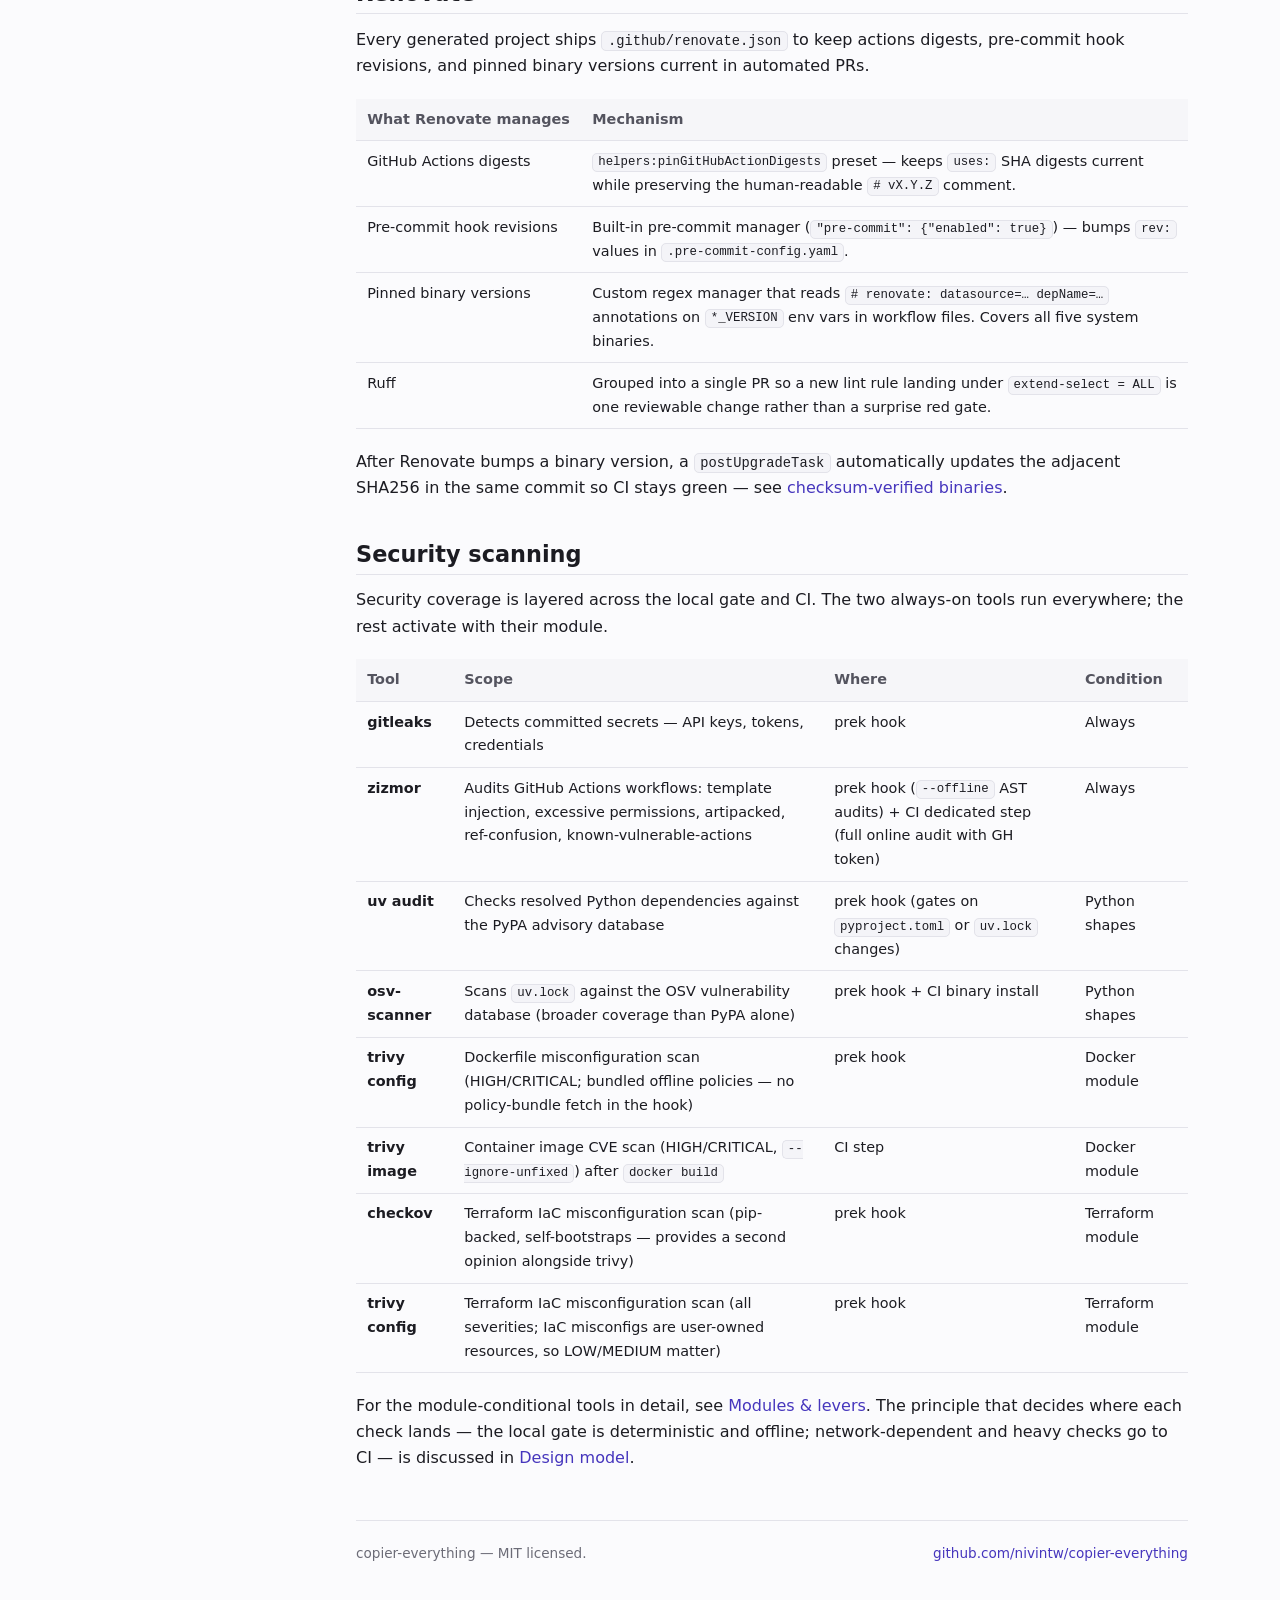
==== commit 0a7330cd: "docs: Reconcile docs site to Renovate postUpgradeTasks checksum refresh" ====
--- a/docs/baseline.html
+++ b/docs/baseline.html
@@ -373,11 +373,6 @@
               <td>Runs <a href="https://lychee.cli.rs/">lychee</a> on all <code>**/*.md</code> files to detect dead links. Kept separate from <code>ci.yml</code> because link checking is a network operation — inherently flaky and dependent on third-party uptime. Make <code>ci</code> required in branch protection; treat <code>link-check</code> as advisory. Excludes live in <code>.config/lychee.toml</code> (passed via <code>--config</code>), so a repo can add its own unverifiable hosts there without editing the workflow — which a <code>copier update</code> would otherwise overwrite.</td>
             </tr>
             <tr>
-              <td><code>refresh-binary-checksums.yml</code></td>
-              <td><code>on: push</code> to <code>renovate/**</code> branches when workflow files change</td>
-              <td>Re-computes the pinned SHA256 for each CI binary after Renovate bumps its version, then commits the updated hashes back to the Renovate branch as the release App (so the push re-triggers CI). See <a href="#checksums">checksum-verified binaries</a>.</td>
-            </tr>
-            <tr>
               <td><code>label-hygiene.yml</code></td>
               <td><code>on: issues</code> (closed)</td>
               <td>Strips the <code>status:*</code> progression labels (<code>status:triage</code>, <code>status:ready</code>, <code>status:in-progress</code>, <code>status:in-review</code>, <code>status:blocked</code>) from an issue when it closes, so a closed issue never keeps wearing a stale open-state label. Self-disabling: it removes only the labels actually present, so a repo that doesn't use the taxonomy (the template doesn't provision these labels) gets a clean no-op. Leaves <code>type:*</code>/<code>priority:*</code> intact as historical record.</td>
@@ -440,12 +435,12 @@
 HAWKEYE_VERSION: "6.5.1"
 HAWKEYE_SHA256: "d6eb0505…"</code></pre>
 
-      <p>Renovate's custom regex manager reads the <code># renovate:</code> annotation and bumps <code>*_VERSION</code>. Because the <code>github-releases</code> datasource has no asset-digest concept, it cannot update <code>*_SHA256</code> — a stale hash would fail CI closed. The <code>refresh-binary-checksums</code> workflow closes this gap.</p>
+      <p>Renovate's custom regex manager reads the <code># renovate:</code> annotation and bumps <code>*_VERSION</code>. Because the <code>github-releases</code> datasource has no asset-digest concept, it cannot update <code>*_SHA256</code> — a stale hash would fail CI closed. A Renovate <code>postUpgradeTask</code> closes this gap.</p>
 
       <div class="callout note">
         <span class="callout-title">Keeping hashes current automatically</span>
-        <p><code>scripts/refresh-binary-checksums.sh</code> recomputes each SHA256 from its pinned version — reading the upstream-published checksum file for trivy, osv-scanner, hawkeye, and kubeconform; hashing the asset directly for taplo (which publishes none). The <code>refresh-binary-checksums</code> workflow runs this script on <code>renovate/**</code> branches when workflow files change and commits the result back as the release App, so the push re-triggers CI with fresh hashes.</p>
-        <p>Without the App configured, the workflow job skips cleanly and the fail-closed mismatch stands. Re-pin by hand with the script, then commit.</p>
+        <p><code>scripts/refresh-binary-checksums.sh</code> recomputes each SHA256 from its pinned version — reading the upstream-published checksum file for trivy, osv-scanner, hawkeye, and kubeconform; hashing the asset directly for taplo (which publishes none). <code>renovate.json</code> wires the script as a <code>postUpgradeTask</code> (<code>executionMode: branch</code>), so the central self-hosted Renovate runner runs it during the upgrade and folds the refreshed hash into Renovate's <strong>own</strong> commit — no separate bot pushing onto the Renovate branch.</p>
+        <p>The runner must authorize the script in its <code>allowedCommands</code>; absent that, the hash stays stale and the fail-closed mismatch stands — re-pin by hand with the script, then commit.</p>
       </div>
 
       <h2 id="renovate">Renovate <a class="anchor" href="#renovate">#</a></h2>
@@ -478,7 +473,7 @@
         </table>
       </div>
 
-      <p>After Renovate bumps a binary version, <code>refresh-binary-checksums.yml</code> automatically updates the adjacent SHA256 so CI stays green — see <a href="#checksums">checksum-verified binaries</a>.</p>
+      <p>After Renovate bumps a binary version, a <code>postUpgradeTask</code> automatically updates the adjacent SHA256 in the same commit so CI stays green — see <a href="#checksums">checksum-verified binaries</a>.</p>
 
       <h2 id="security">Security scanning <a class="anchor" href="#security">#</a></h2>
 
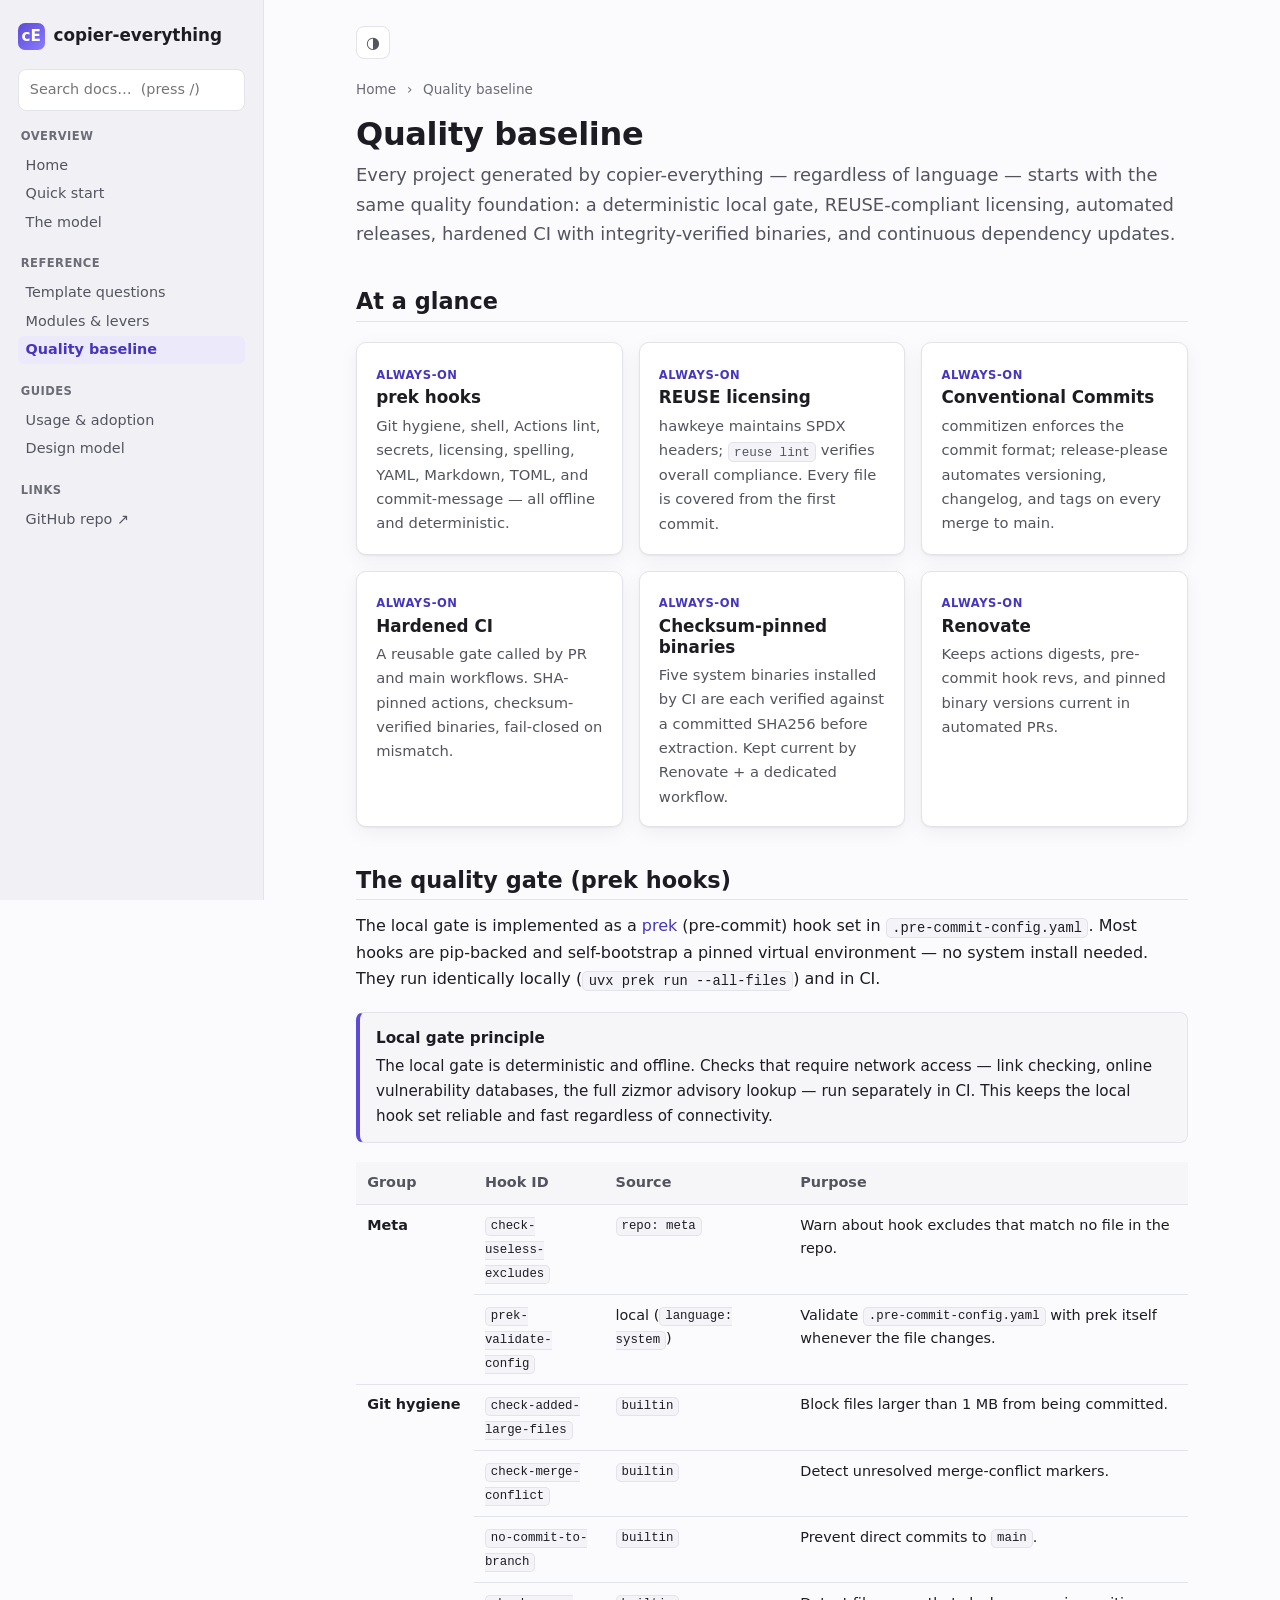
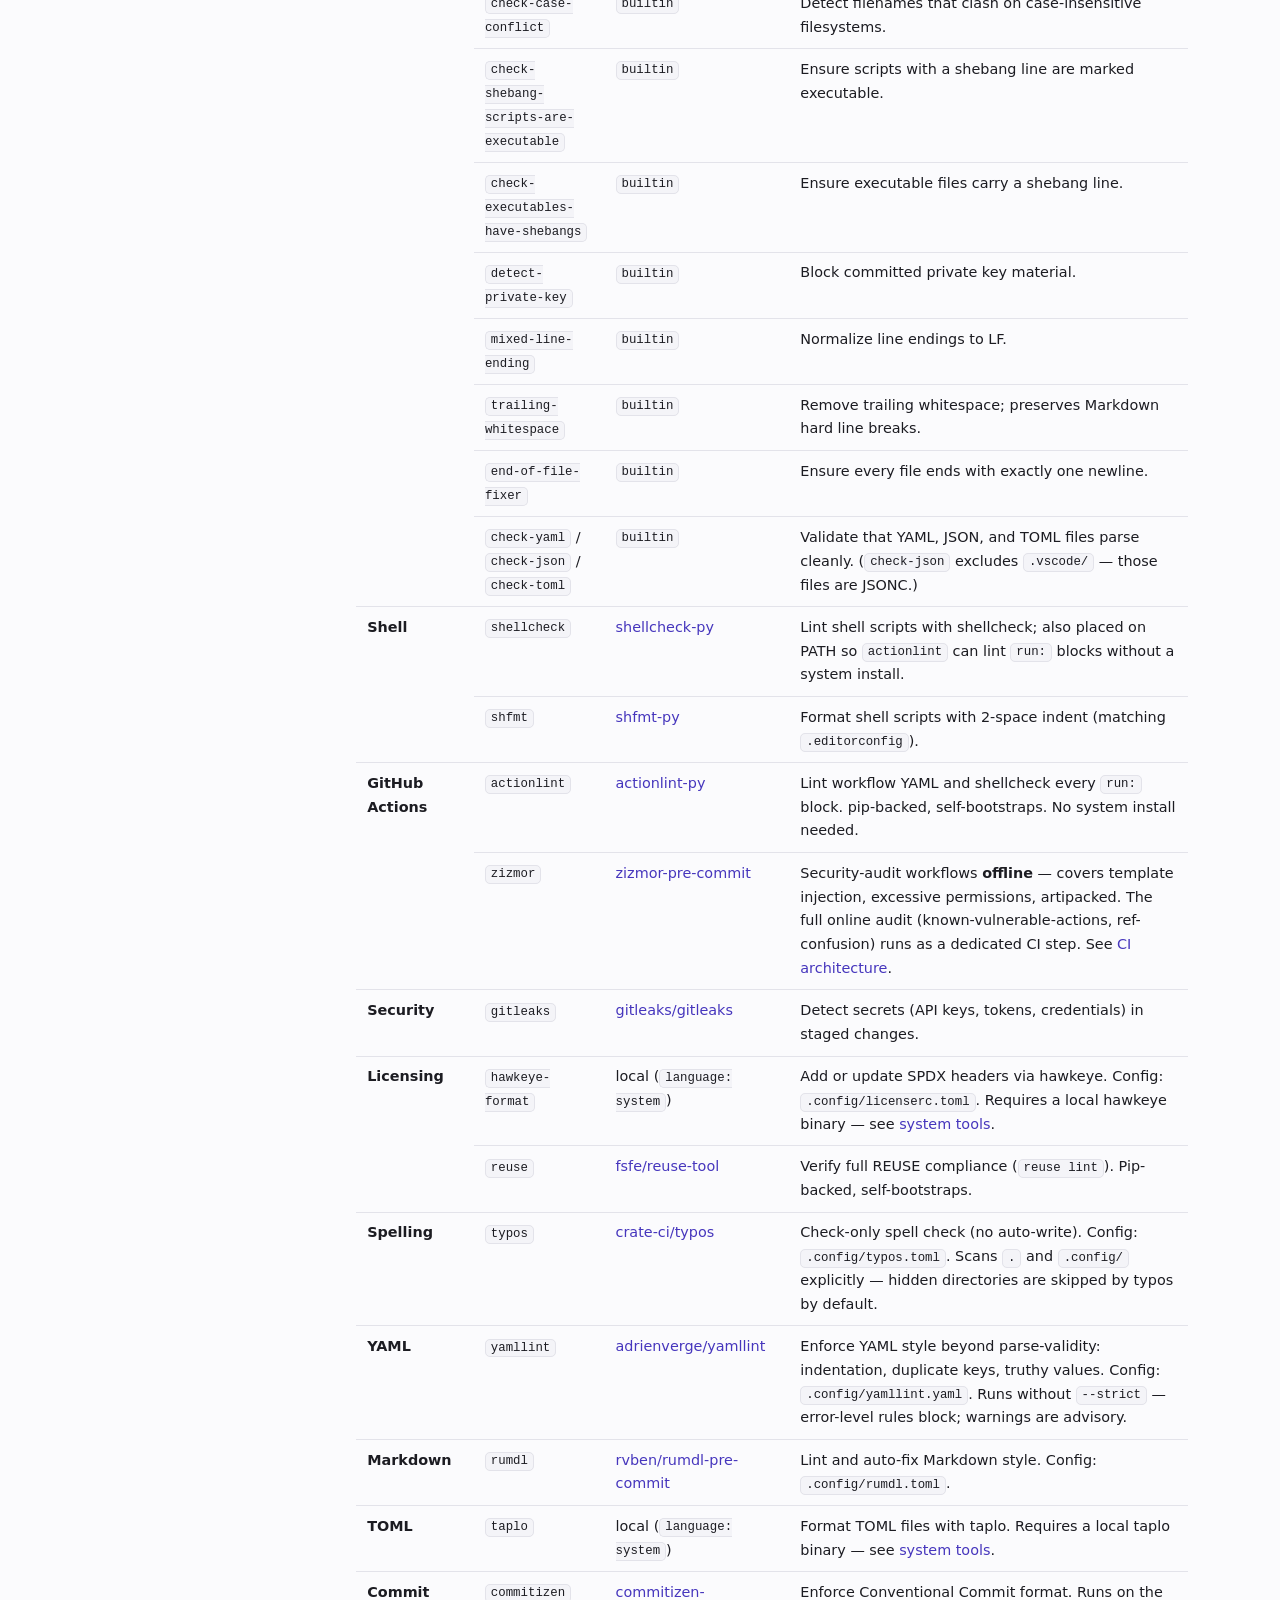
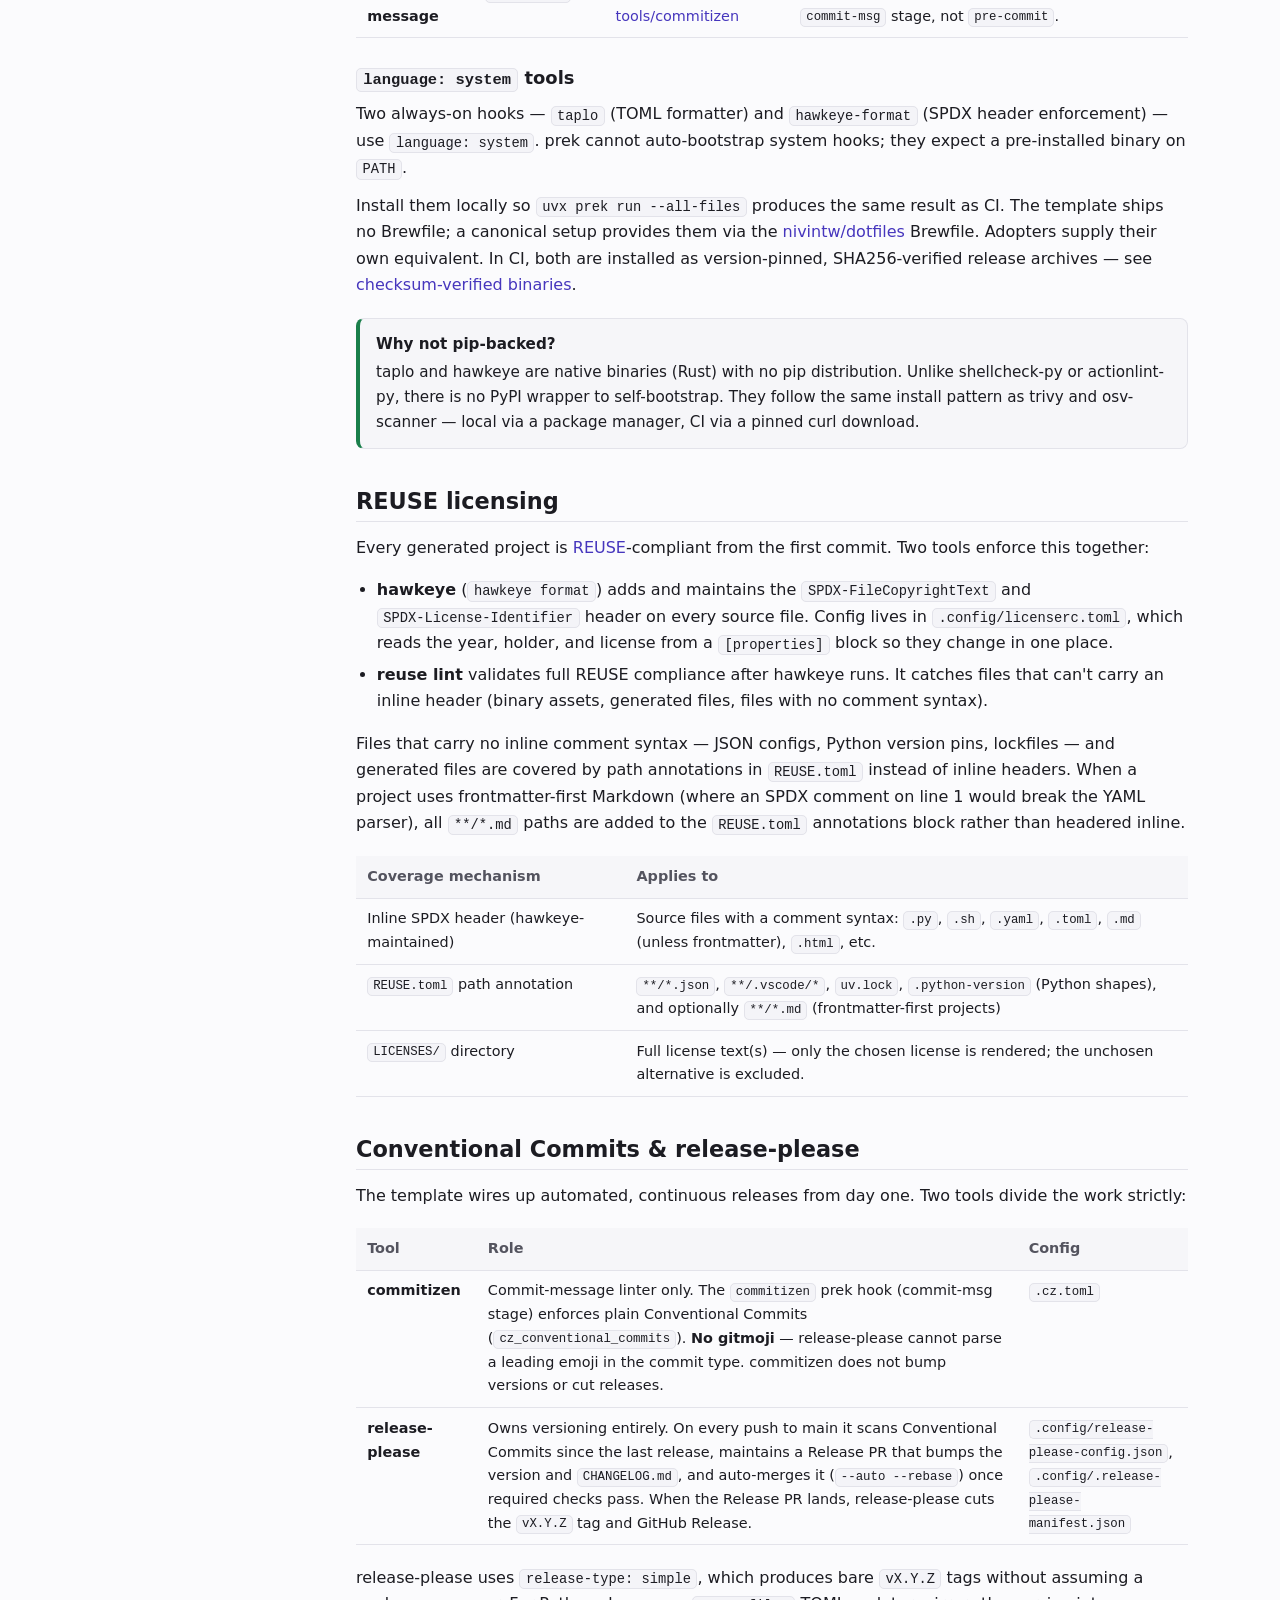
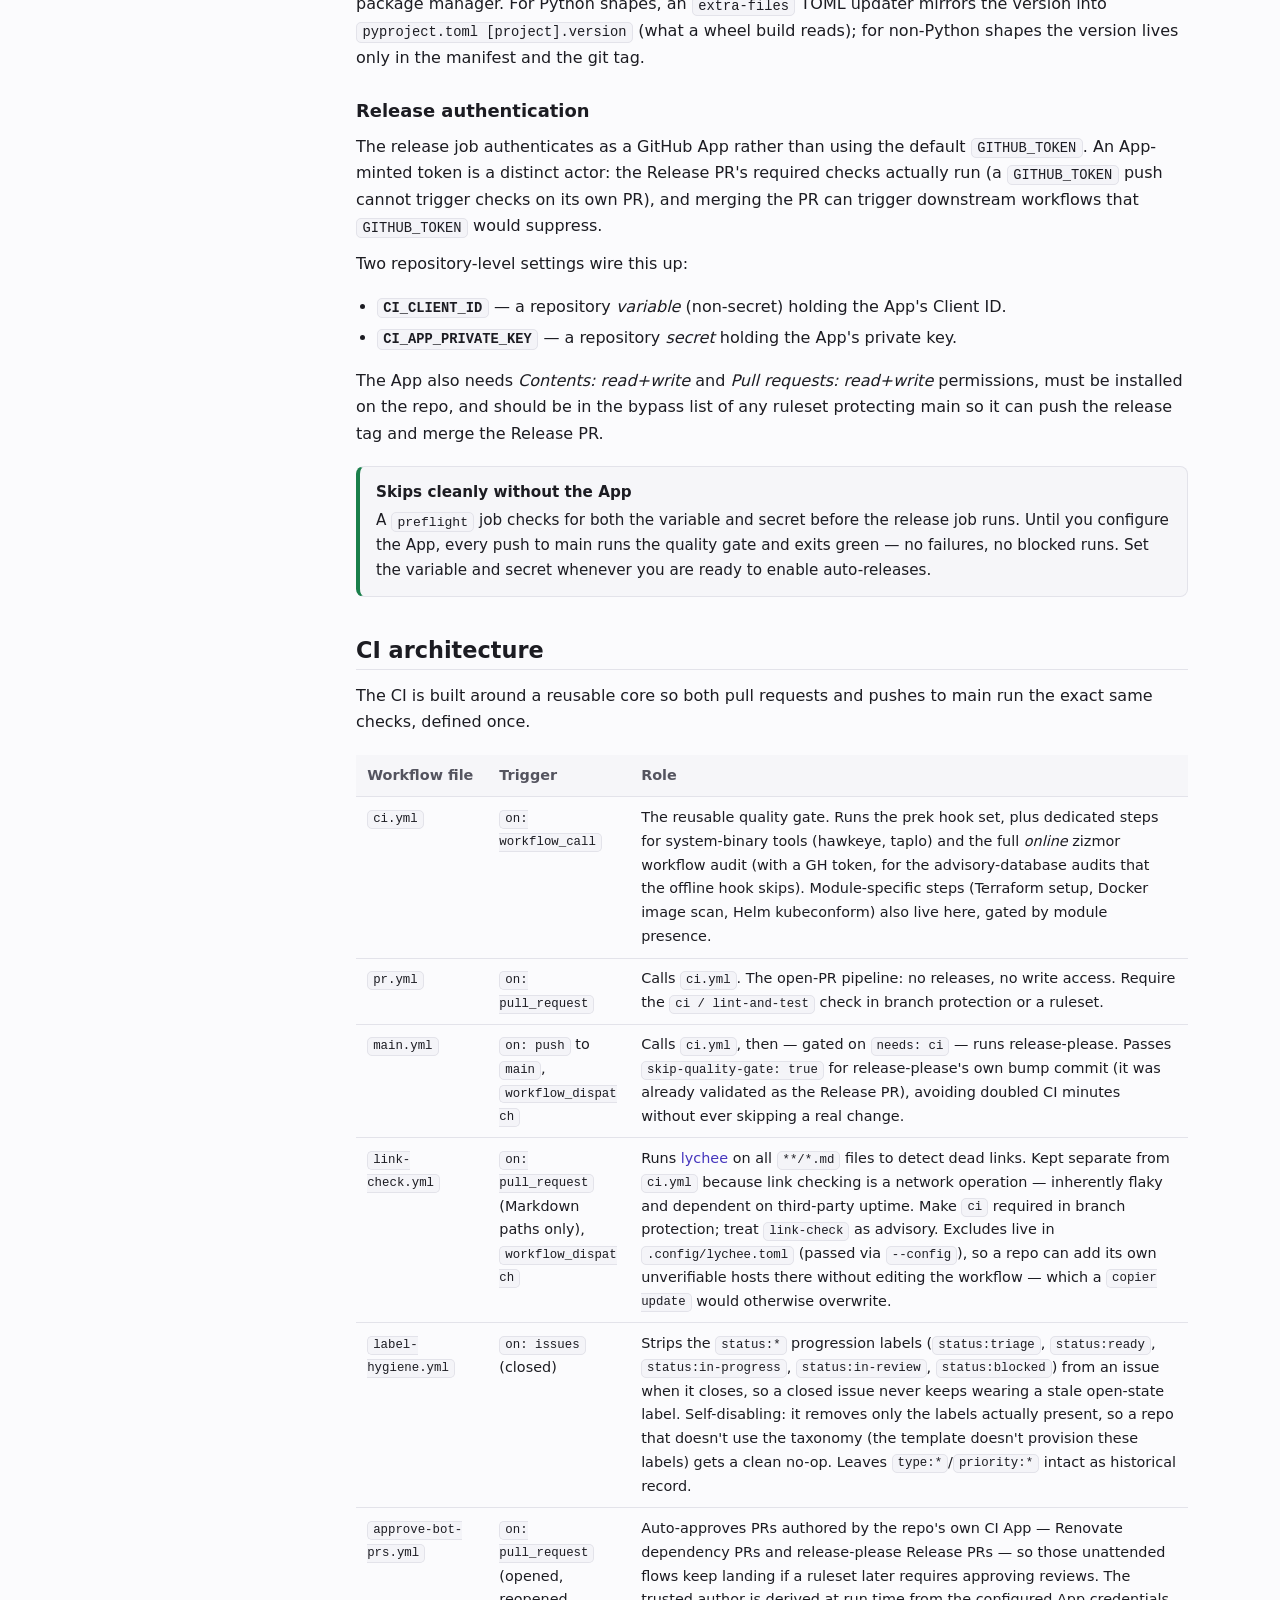
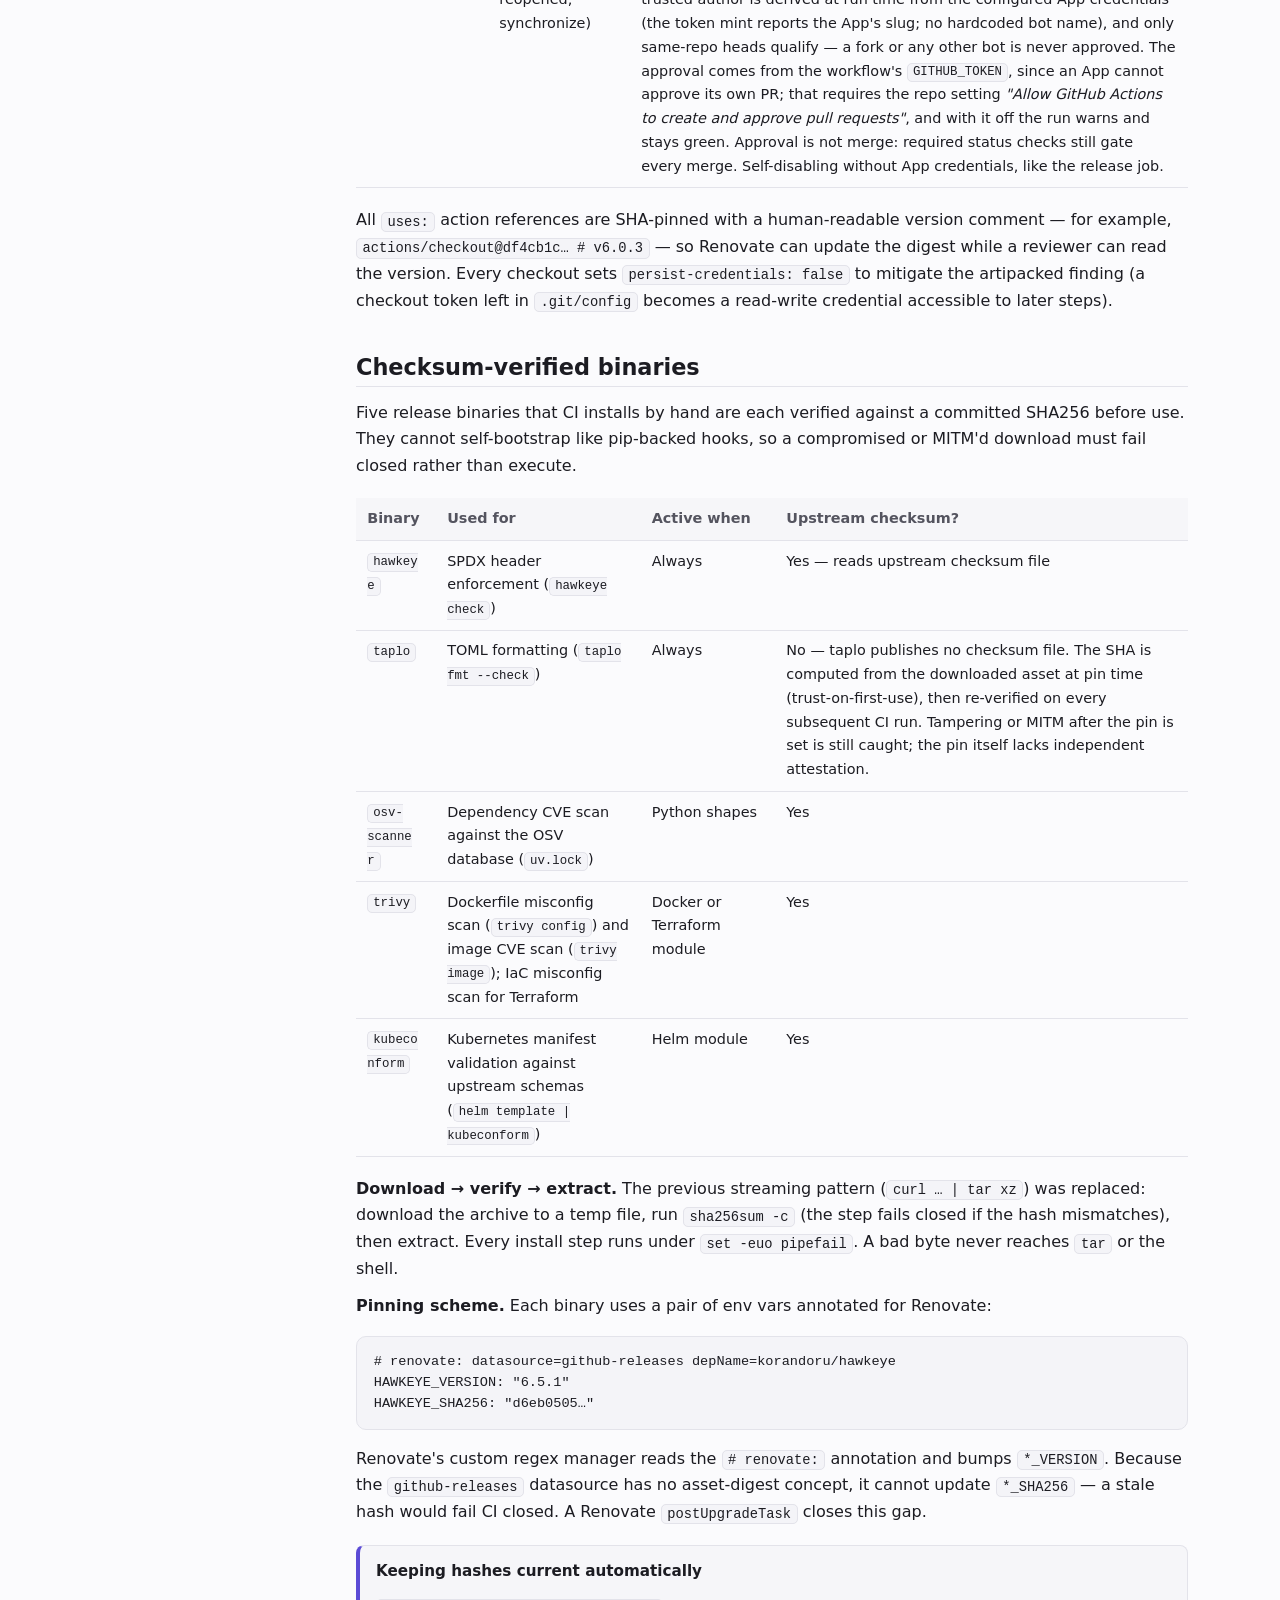
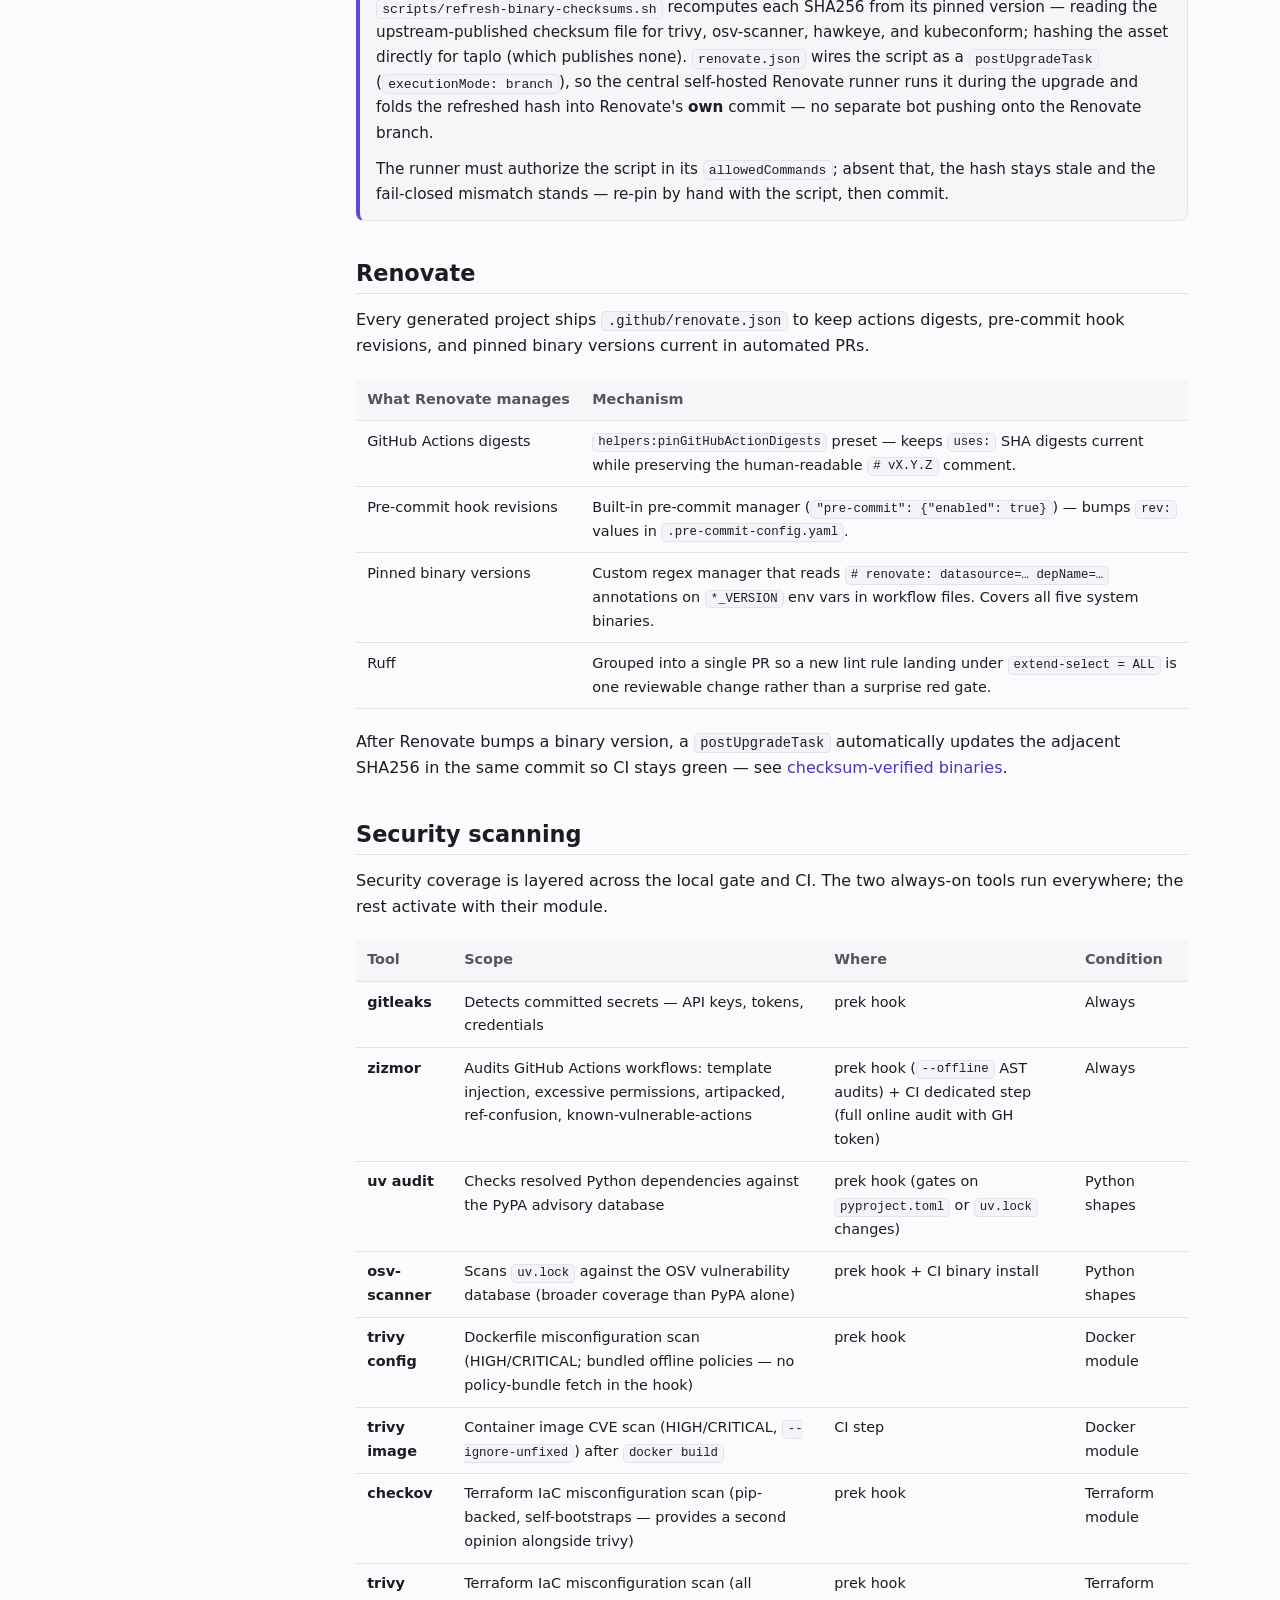
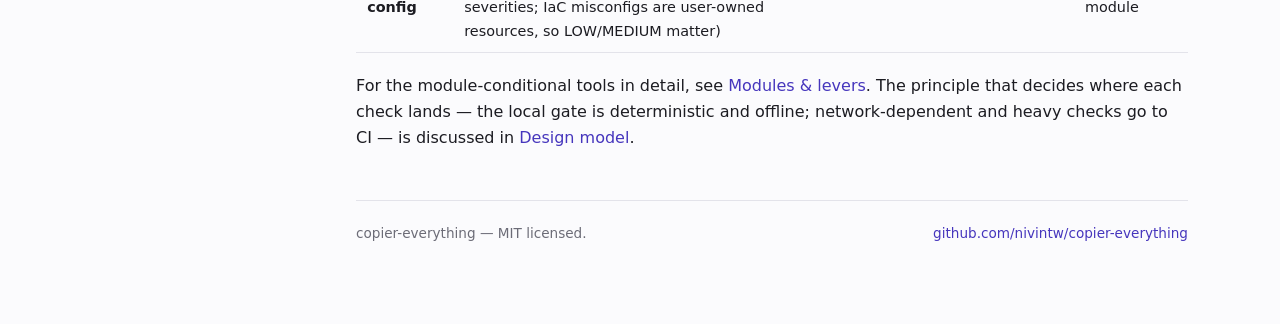
==== commit 913538a2: "docs: Document the approve-bot-prs workflow Refs #108" ====
--- a/docs/baseline.html
+++ b/docs/baseline.html
@@ -377,6 +377,11 @@
               <td><code>on: issues</code> (closed)</td>
               <td>Strips the <code>status:*</code> progression labels (<code>status:triage</code>, <code>status:ready</code>, <code>status:in-progress</code>, <code>status:in-review</code>, <code>status:blocked</code>) from an issue when it closes, so a closed issue never keeps wearing a stale open-state label. Self-disabling: it removes only the labels actually present, so a repo that doesn't use the taxonomy (the template doesn't provision these labels) gets a clean no-op. Leaves <code>type:*</code>/<code>priority:*</code> intact as historical record.</td>
             </tr>
+            <tr>
+              <td><code>approve-bot-prs.yml</code></td>
+              <td><code>on: pull_request</code> (opened, reopened, synchronize)</td>
+              <td>Auto-approves PRs authored by the repo's own CI App — Renovate dependency PRs and release-please Release PRs — so those unattended flows keep landing if a ruleset later requires approving reviews. The trusted author is derived at run time from the configured App credentials (the token mint reports the App's slug; no hardcoded bot name), and only same-repo heads qualify — a fork or any other bot is never approved. The approval comes from the workflow's <code>GITHUB_TOKEN</code>, since an App cannot approve its own PR; that requires the repo setting <em>"Allow GitHub Actions to create and approve pull requests"</em>, and with it off the run warns and stays green. Approval is not merge: required status checks still gate every merge. Self-disabling without App credentials, like the release job.</td>
+            </tr>
           </tbody>
         </table>
       </div>
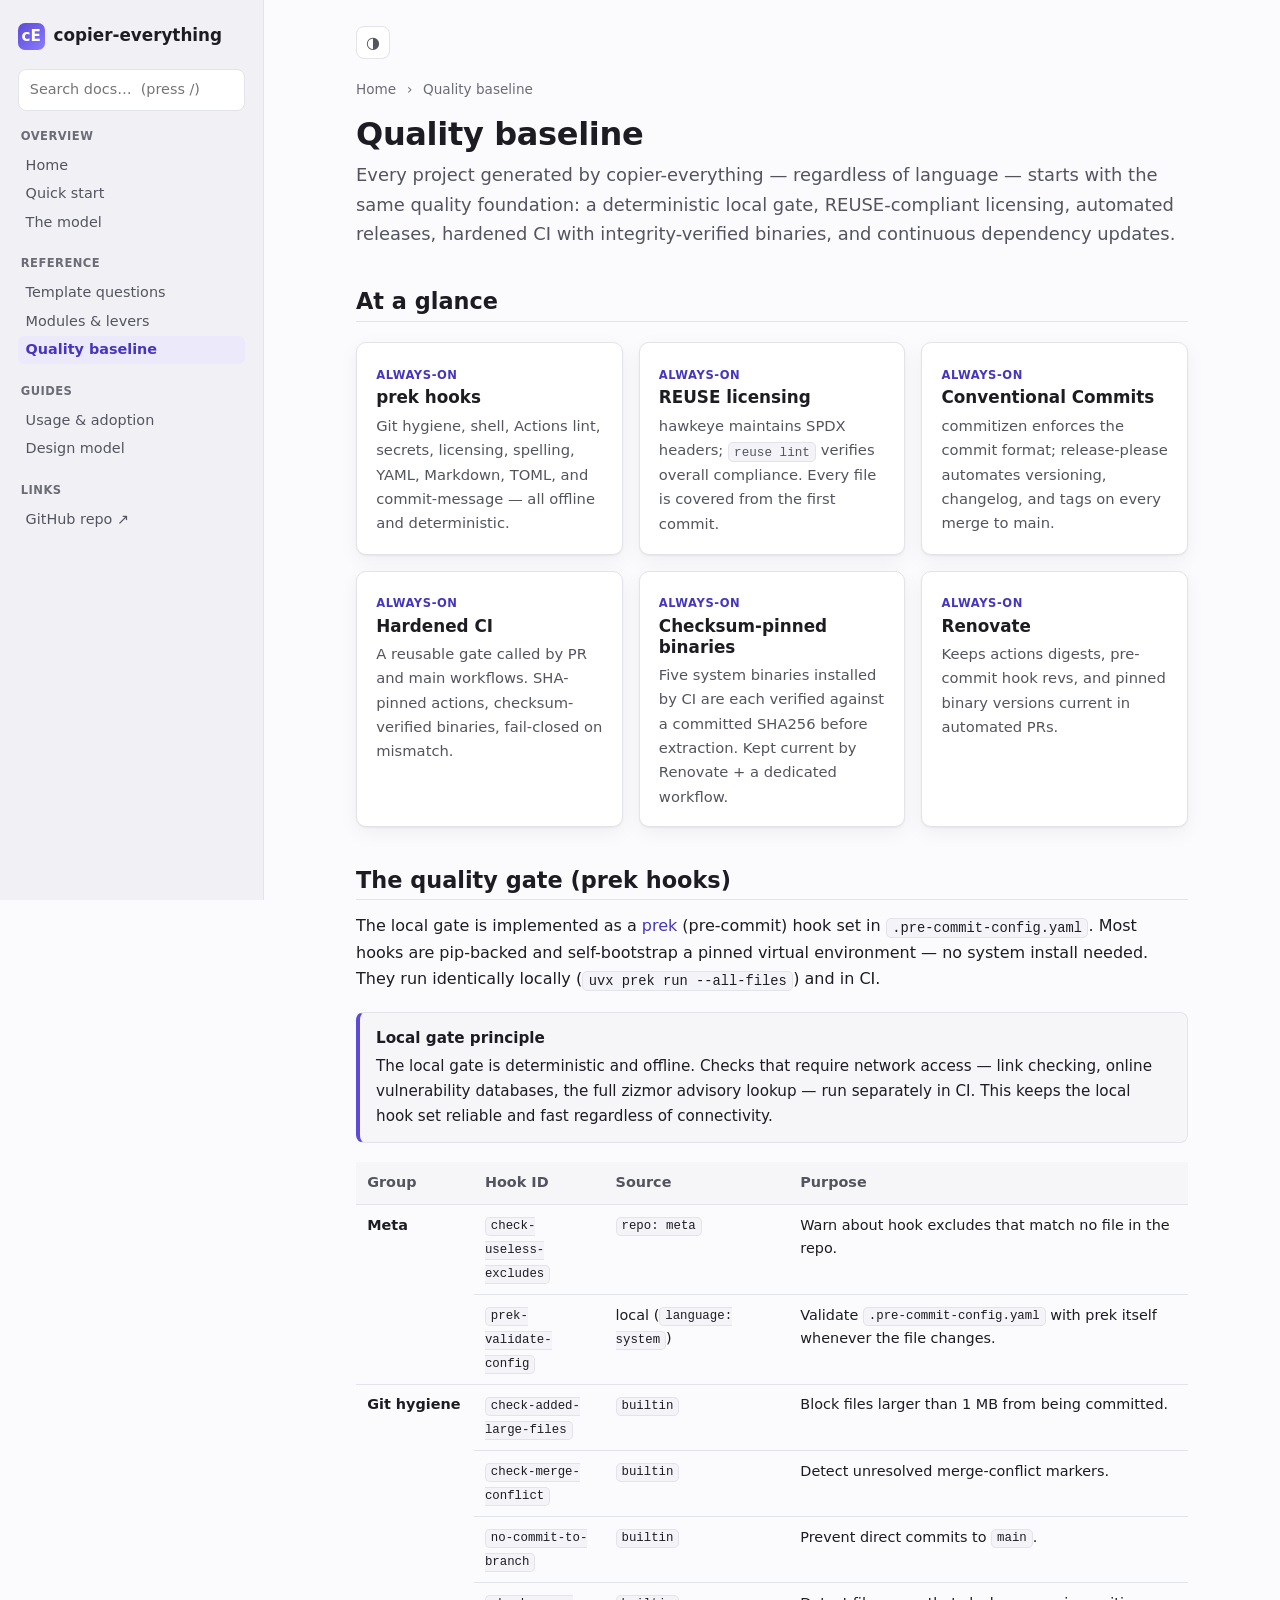
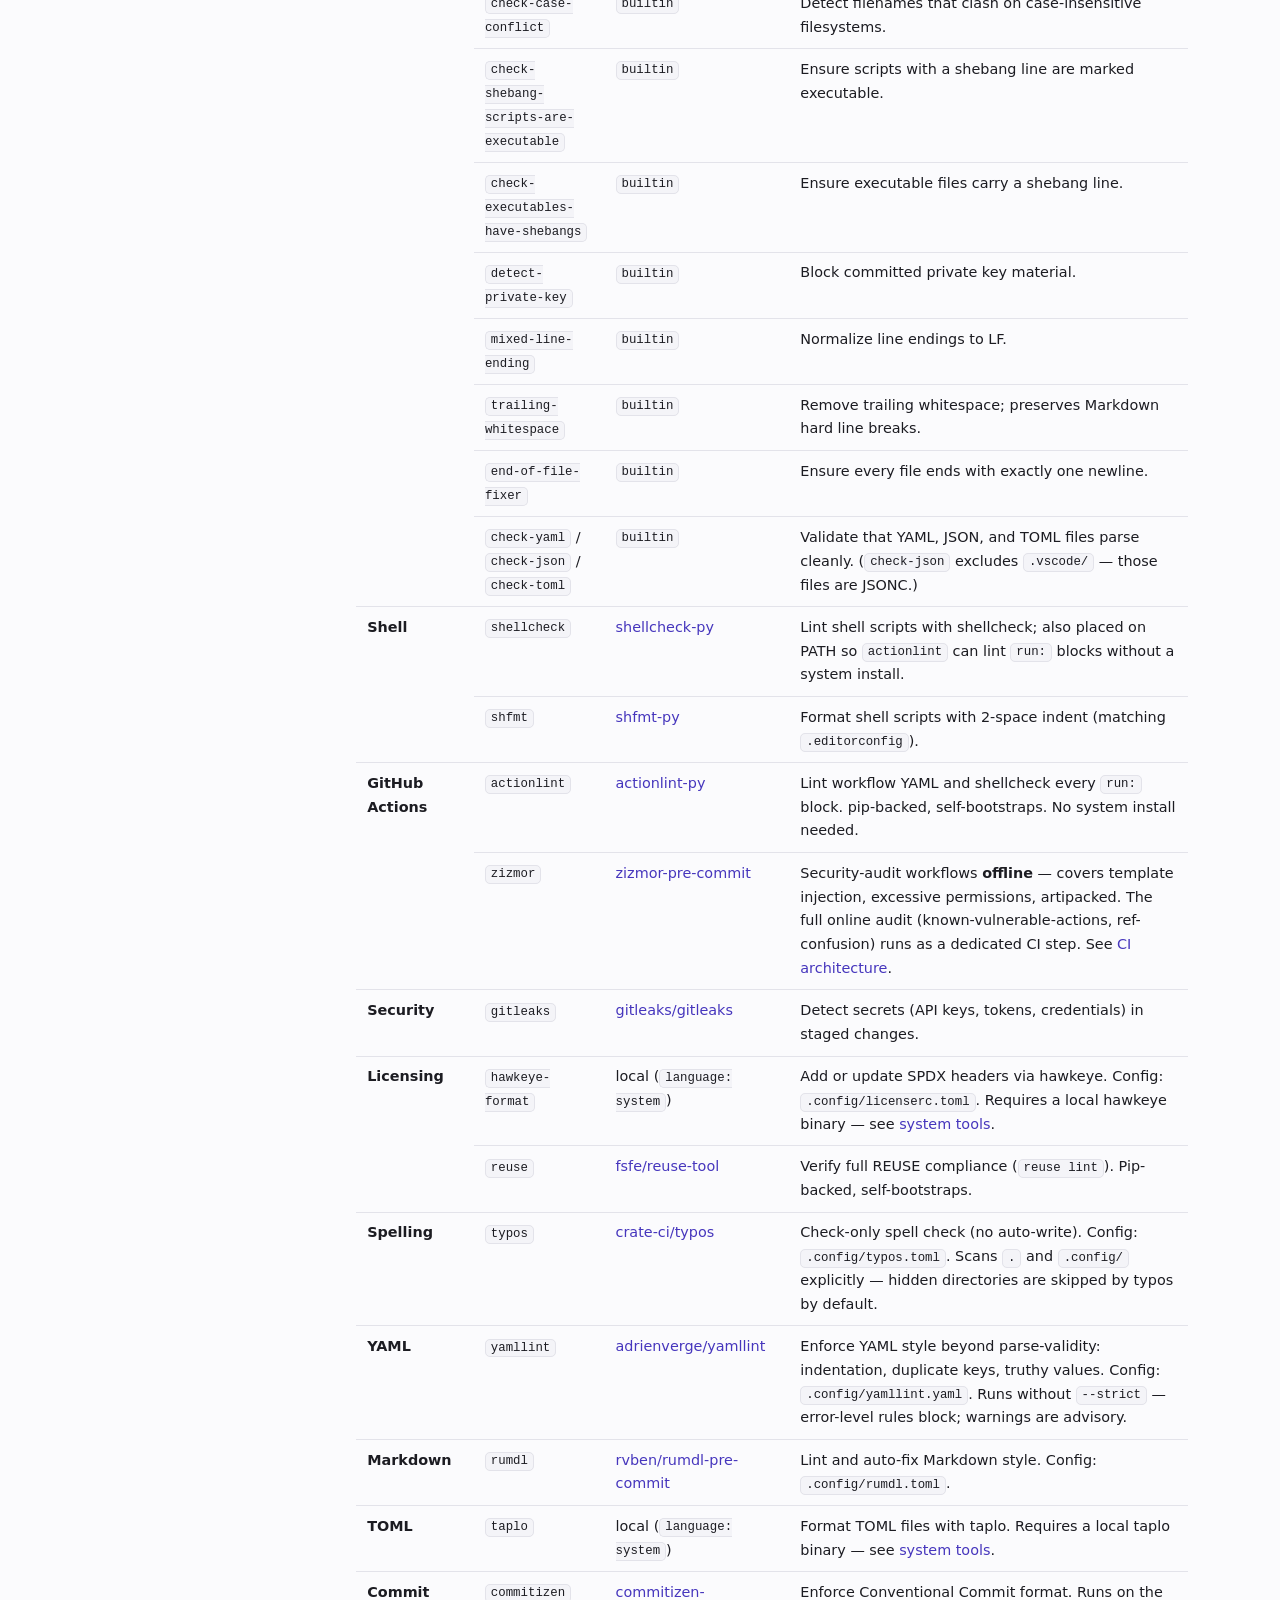
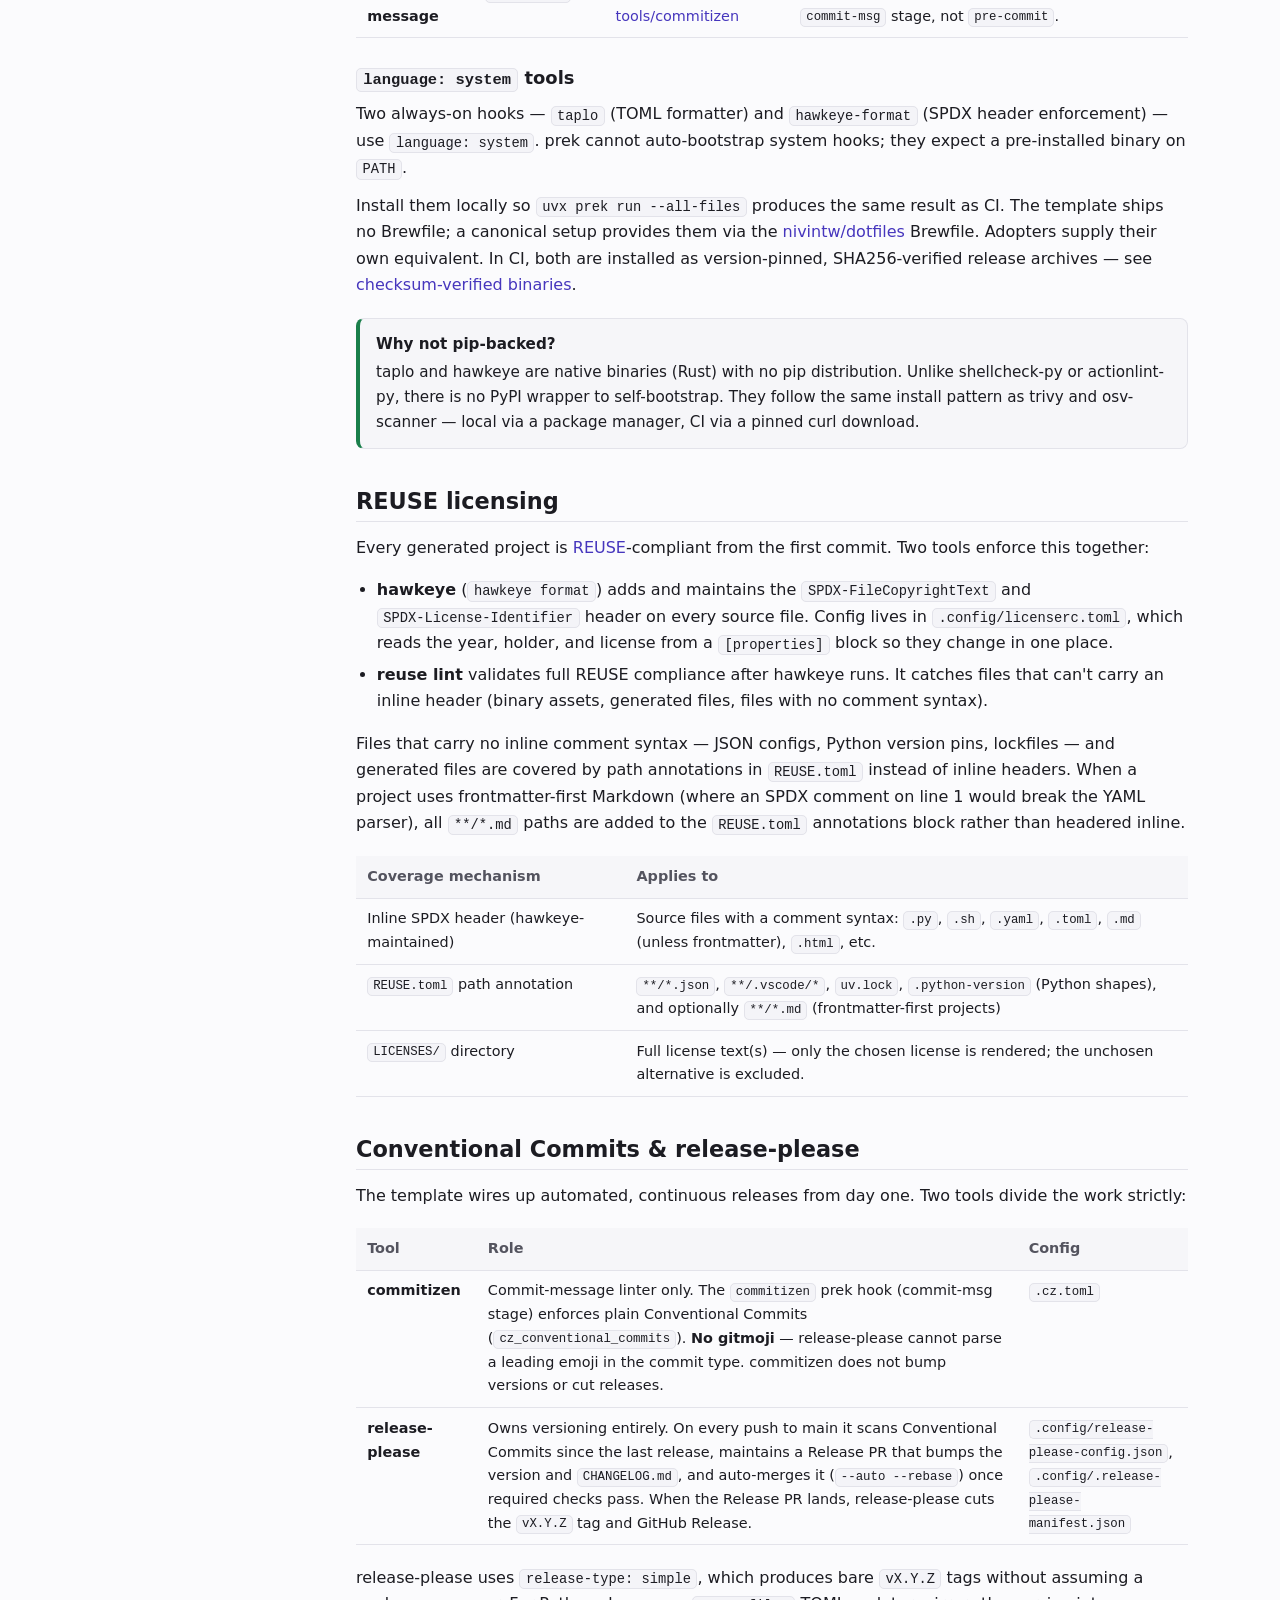
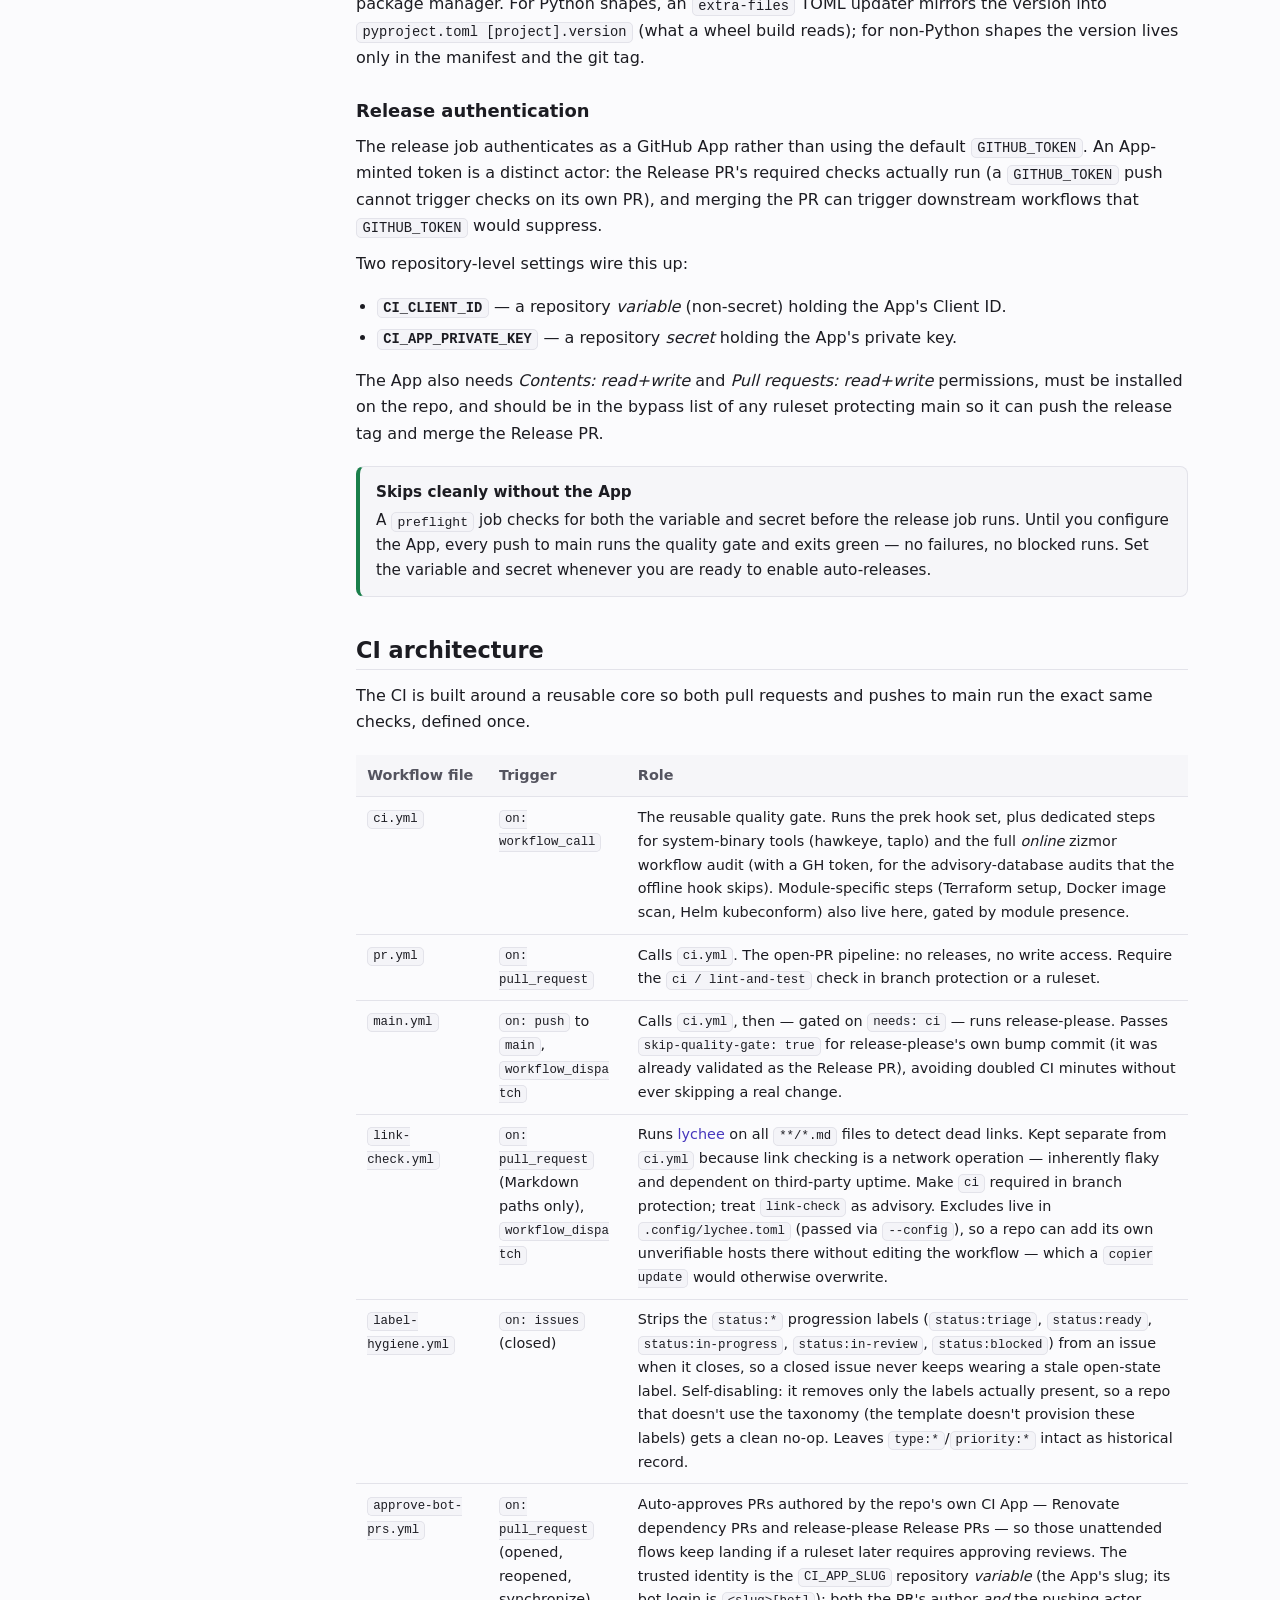
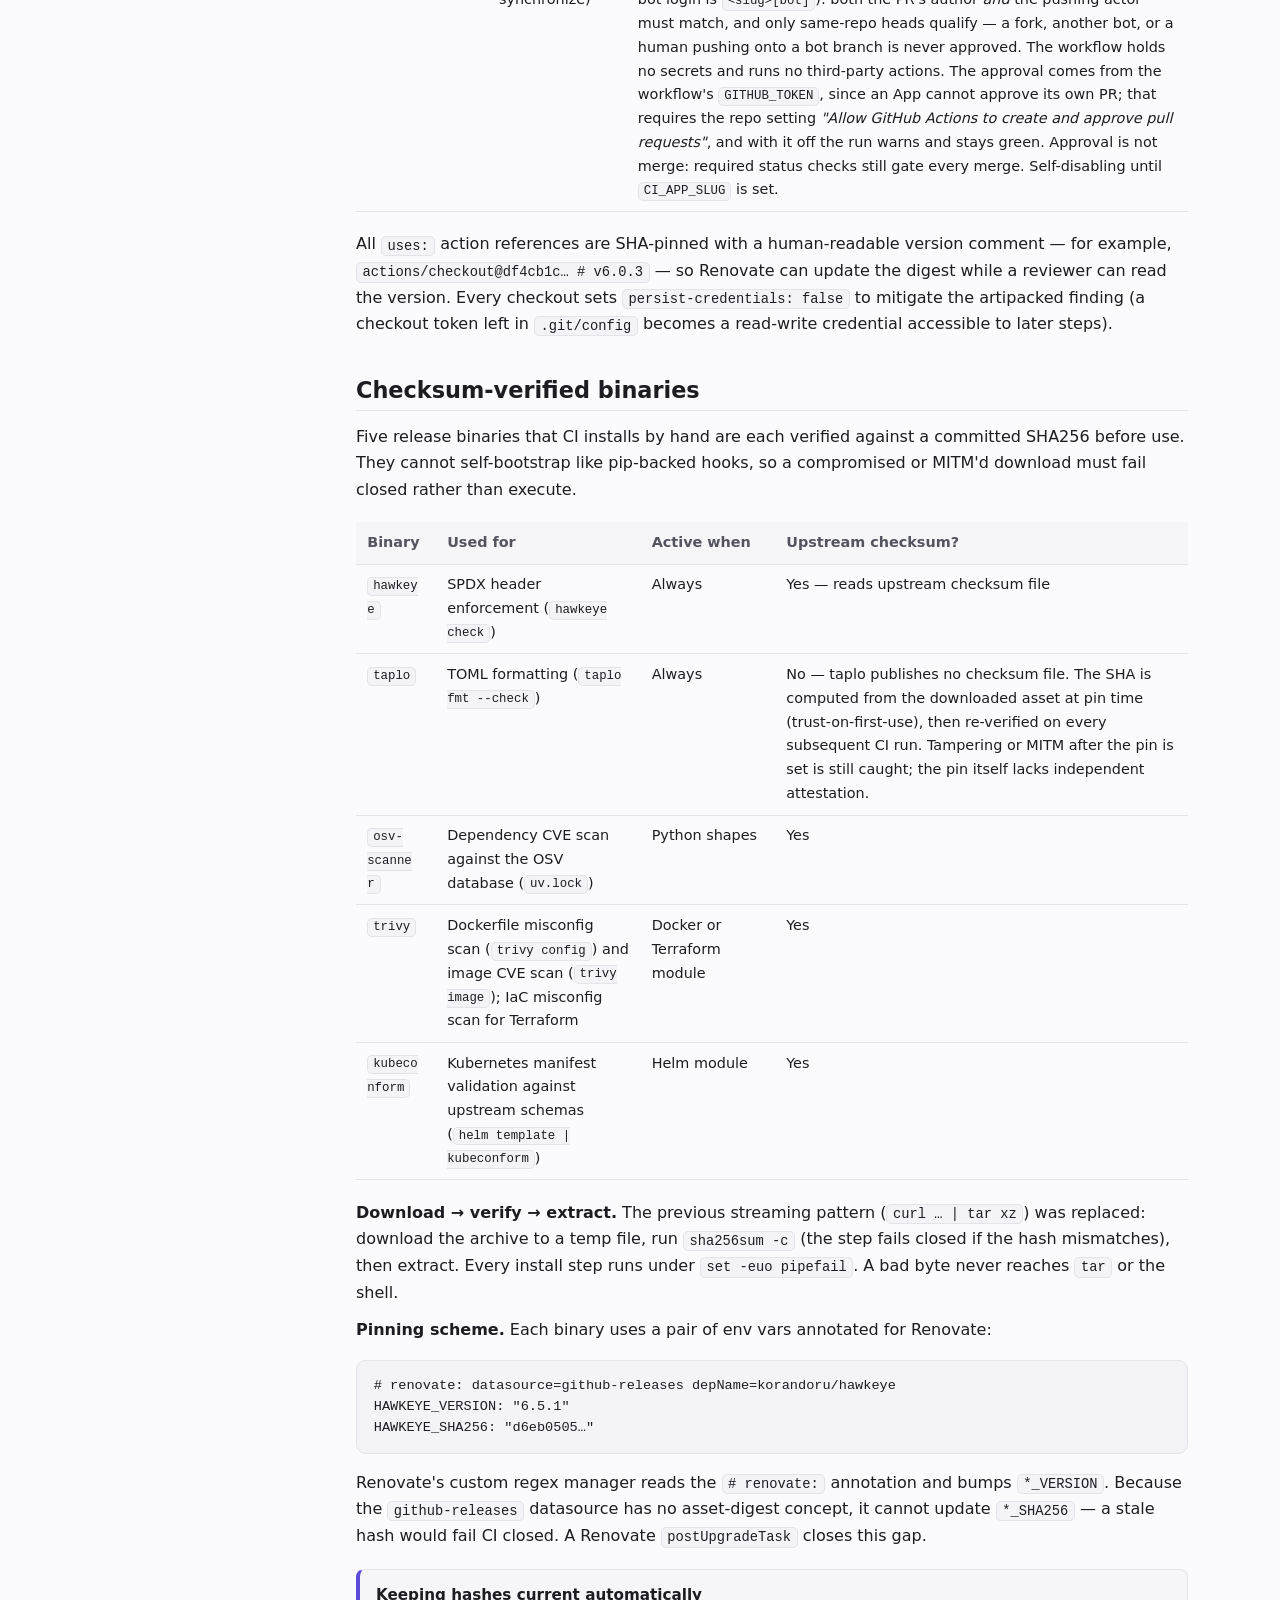
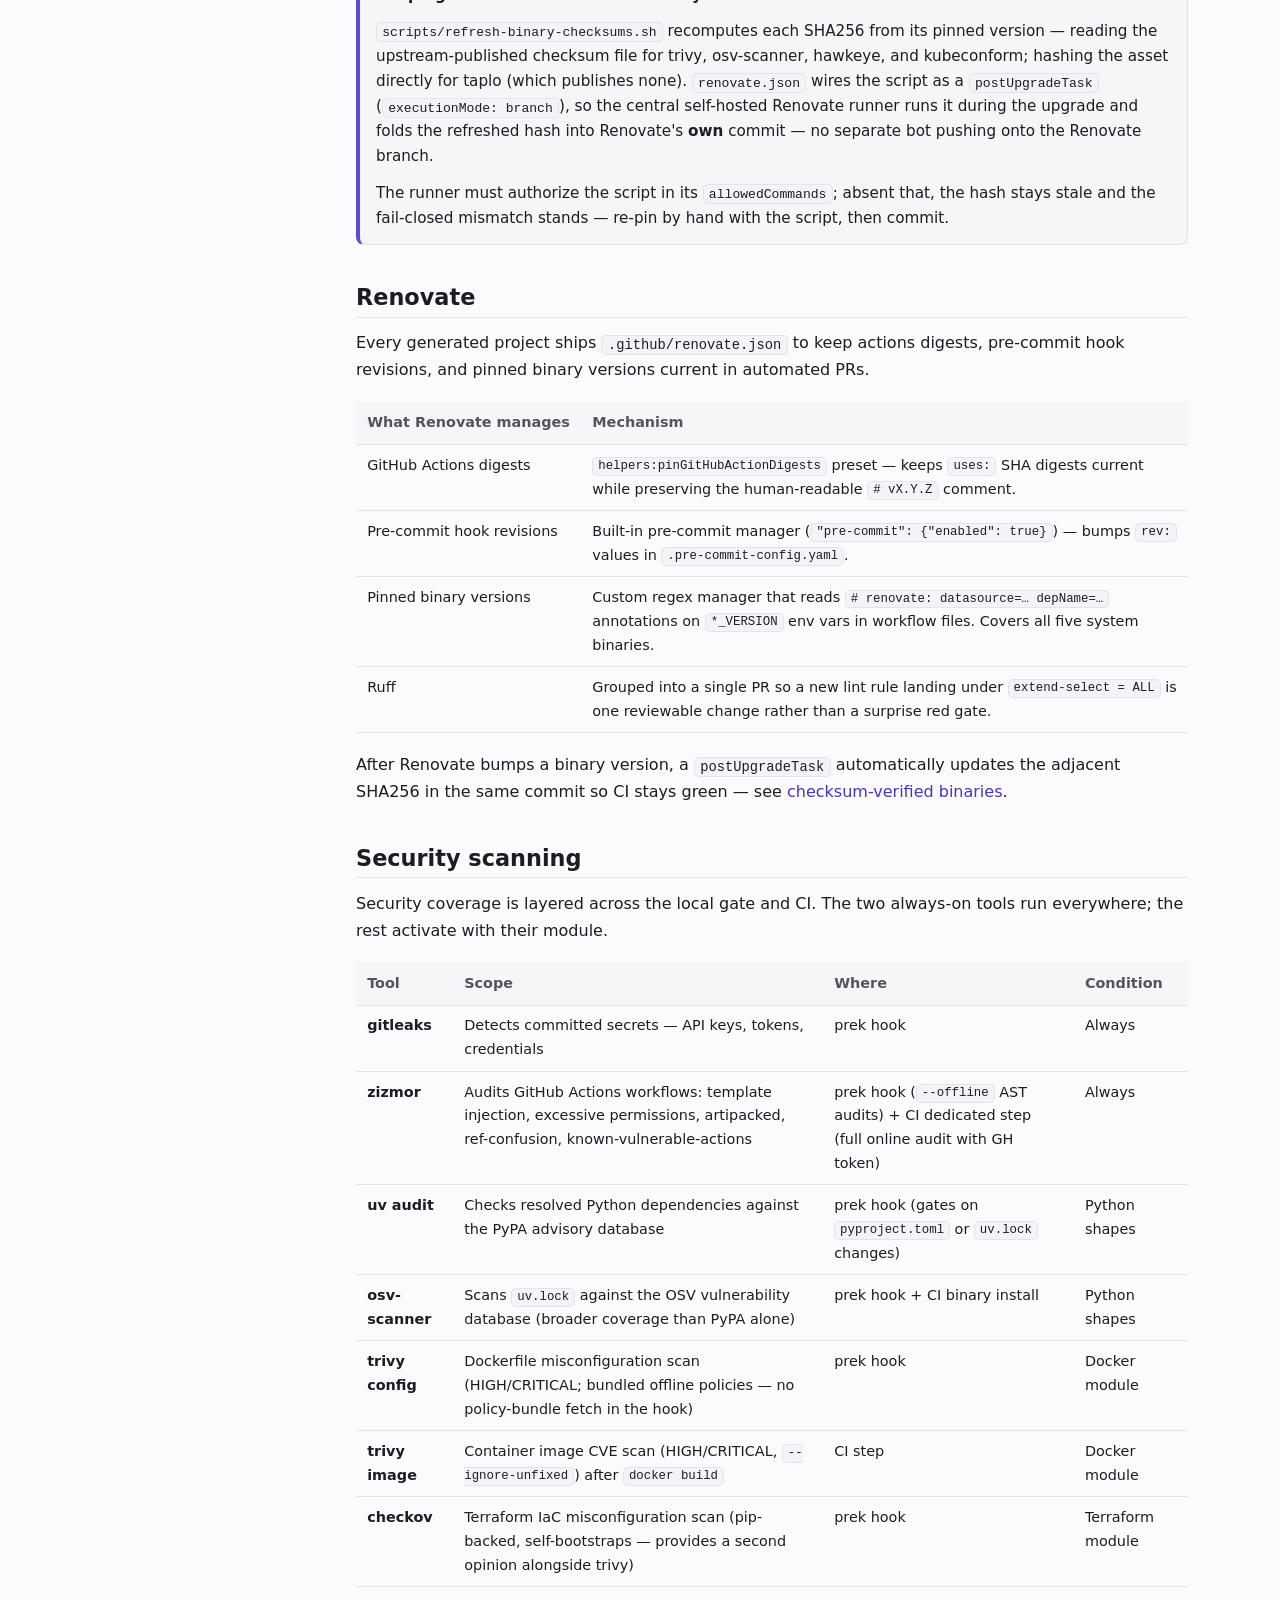
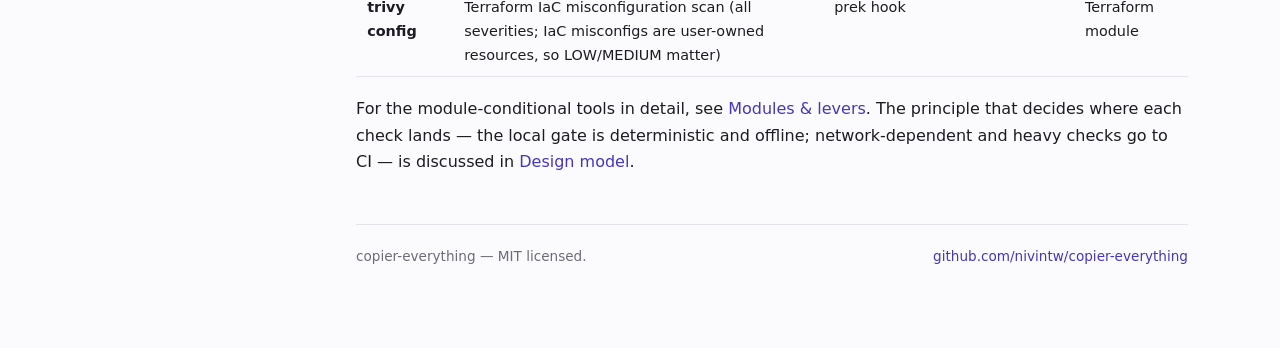
==== commit d30d2ffb: "refactor: Key approve-bot-prs to a CI_APP_SLUG variable, gate on sender The review battery surfaced " ====
--- a/docs/baseline.html
+++ b/docs/baseline.html
@@ -380,7 +380,7 @@
             <tr>
               <td><code>approve-bot-prs.yml</code></td>
               <td><code>on: pull_request</code> (opened, reopened, synchronize)</td>
-              <td>Auto-approves PRs authored by the repo's own CI App — Renovate dependency PRs and release-please Release PRs — so those unattended flows keep landing if a ruleset later requires approving reviews. The trusted author is derived at run time from the configured App credentials (the token mint reports the App's slug; no hardcoded bot name), and only same-repo heads qualify — a fork or any other bot is never approved. The approval comes from the workflow's <code>GITHUB_TOKEN</code>, since an App cannot approve its own PR; that requires the repo setting <em>"Allow GitHub Actions to create and approve pull requests"</em>, and with it off the run warns and stays green. Approval is not merge: required status checks still gate every merge. Self-disabling without App credentials, like the release job.</td>
+              <td>Auto-approves PRs authored by the repo's own CI App — Renovate dependency PRs and release-please Release PRs — so those unattended flows keep landing if a ruleset later requires approving reviews. The trusted identity is the <code>CI_APP_SLUG</code> repository <em>variable</em> (the App's slug; its bot login is <code>&lt;slug&gt;[bot]</code>): both the PR's author <em>and</em> the pushing actor must match, and only same-repo heads qualify — a fork, another bot, or a human pushing onto a bot branch is never approved. The workflow holds no secrets and runs no third-party actions. The approval comes from the workflow's <code>GITHUB_TOKEN</code>, since an App cannot approve its own PR; that requires the repo setting <em>"Allow GitHub Actions to create and approve pull requests"</em>, and with it off the run warns and stays green. Approval is not merge: required status checks still gate every merge. Self-disabling until <code>CI_APP_SLUG</code> is set.</td>
             </tr>
           </tbody>
         </table>
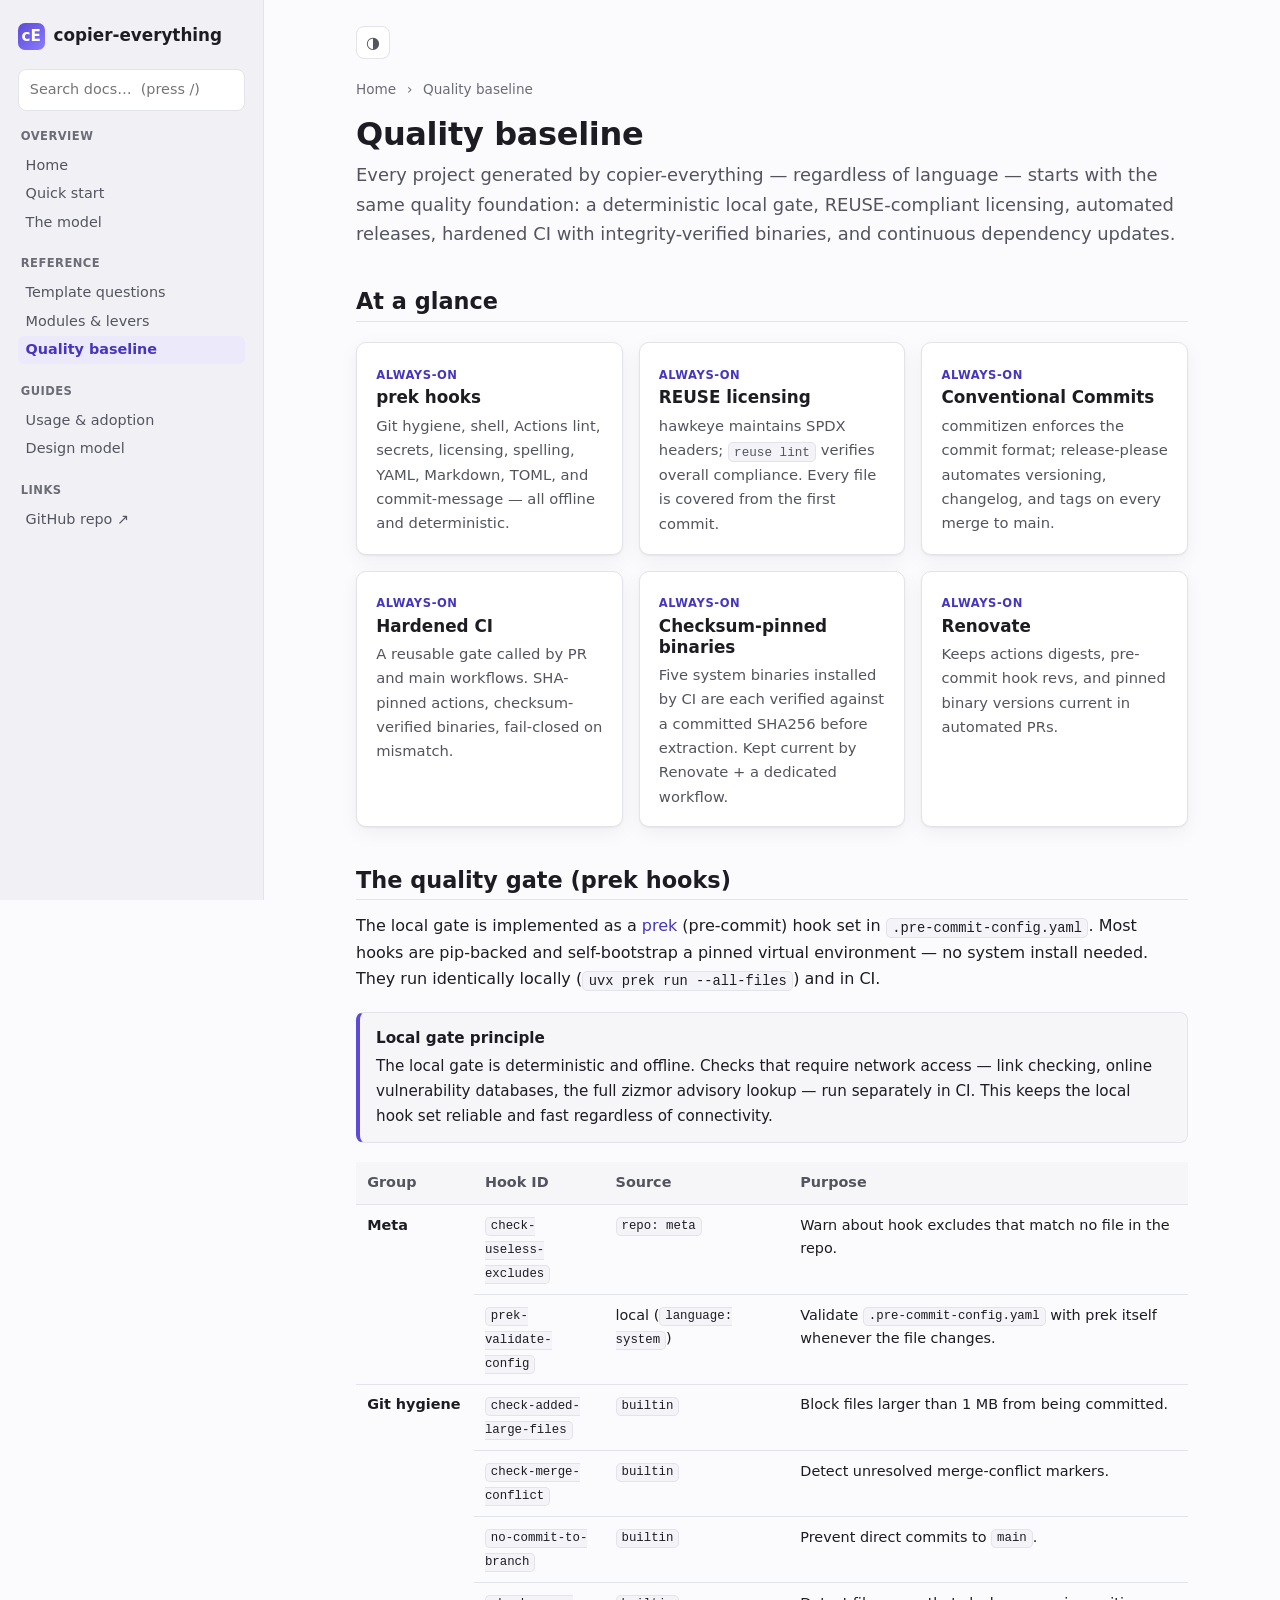
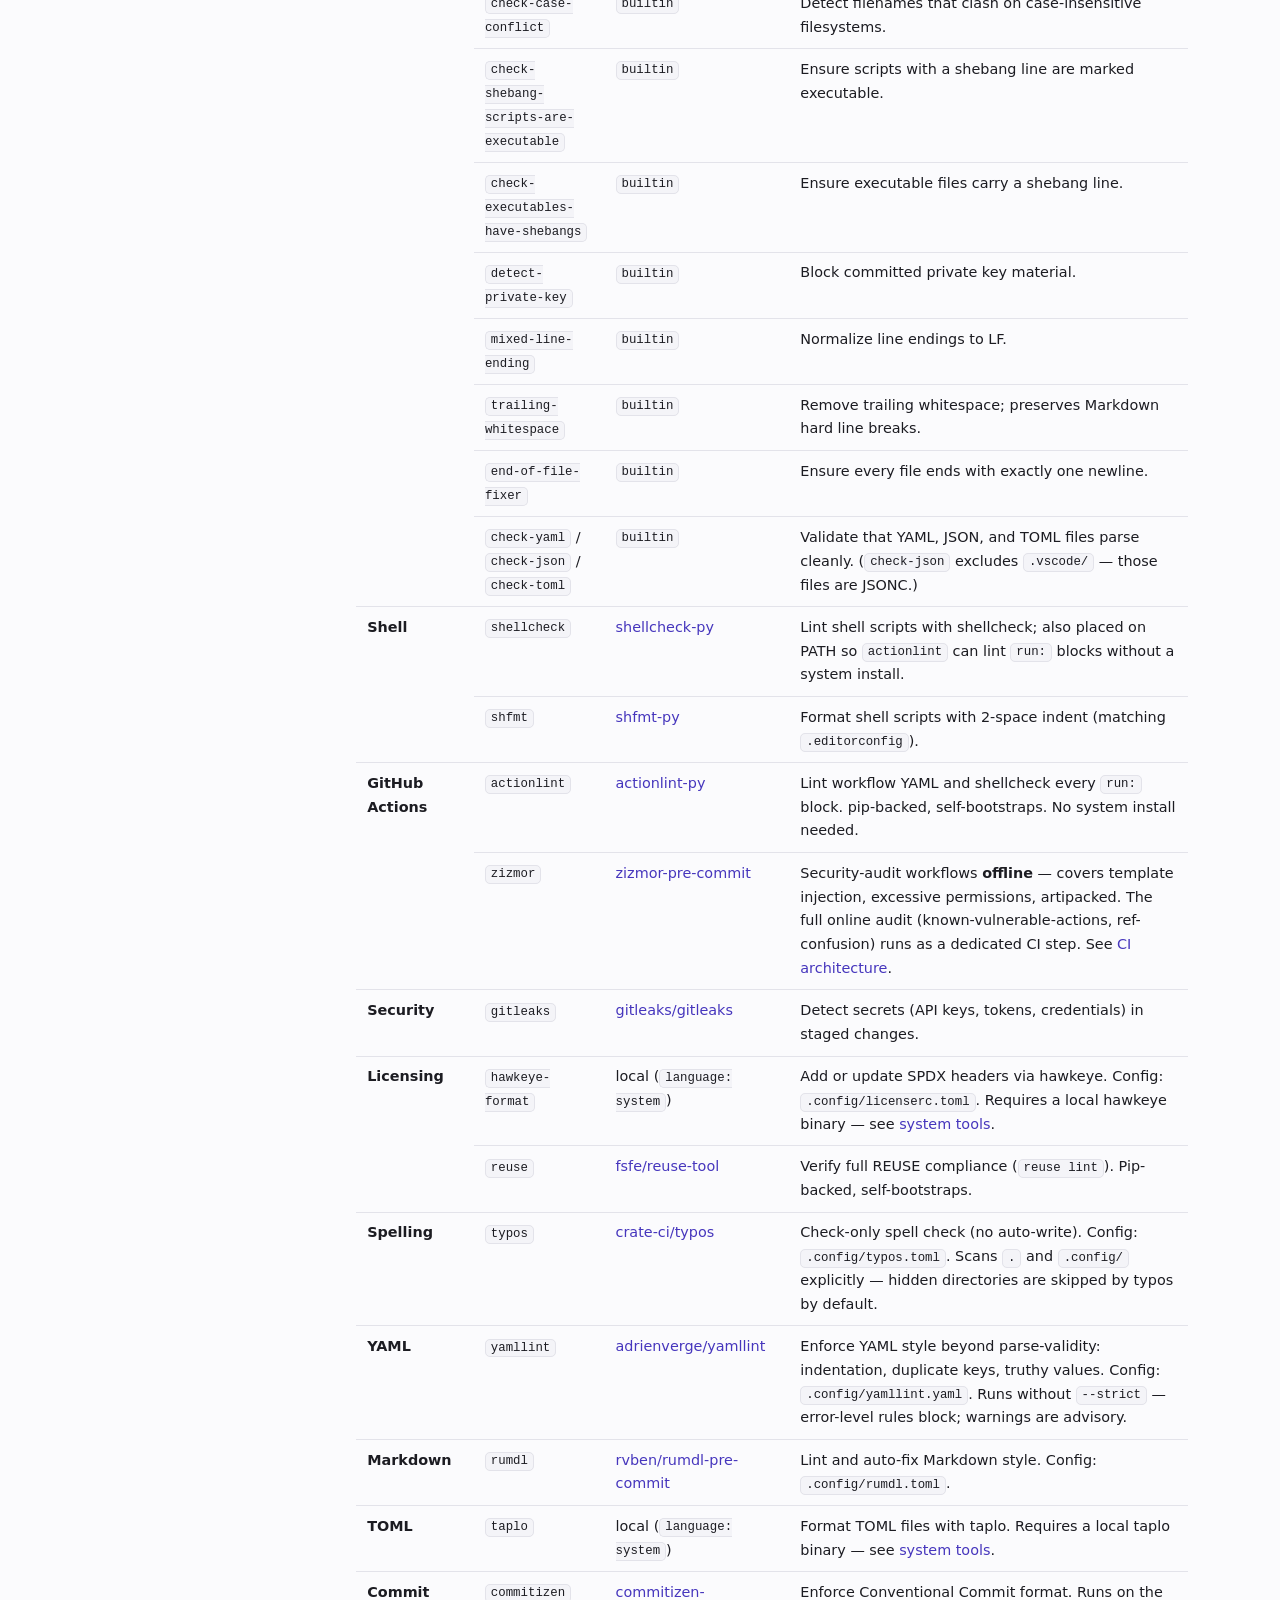
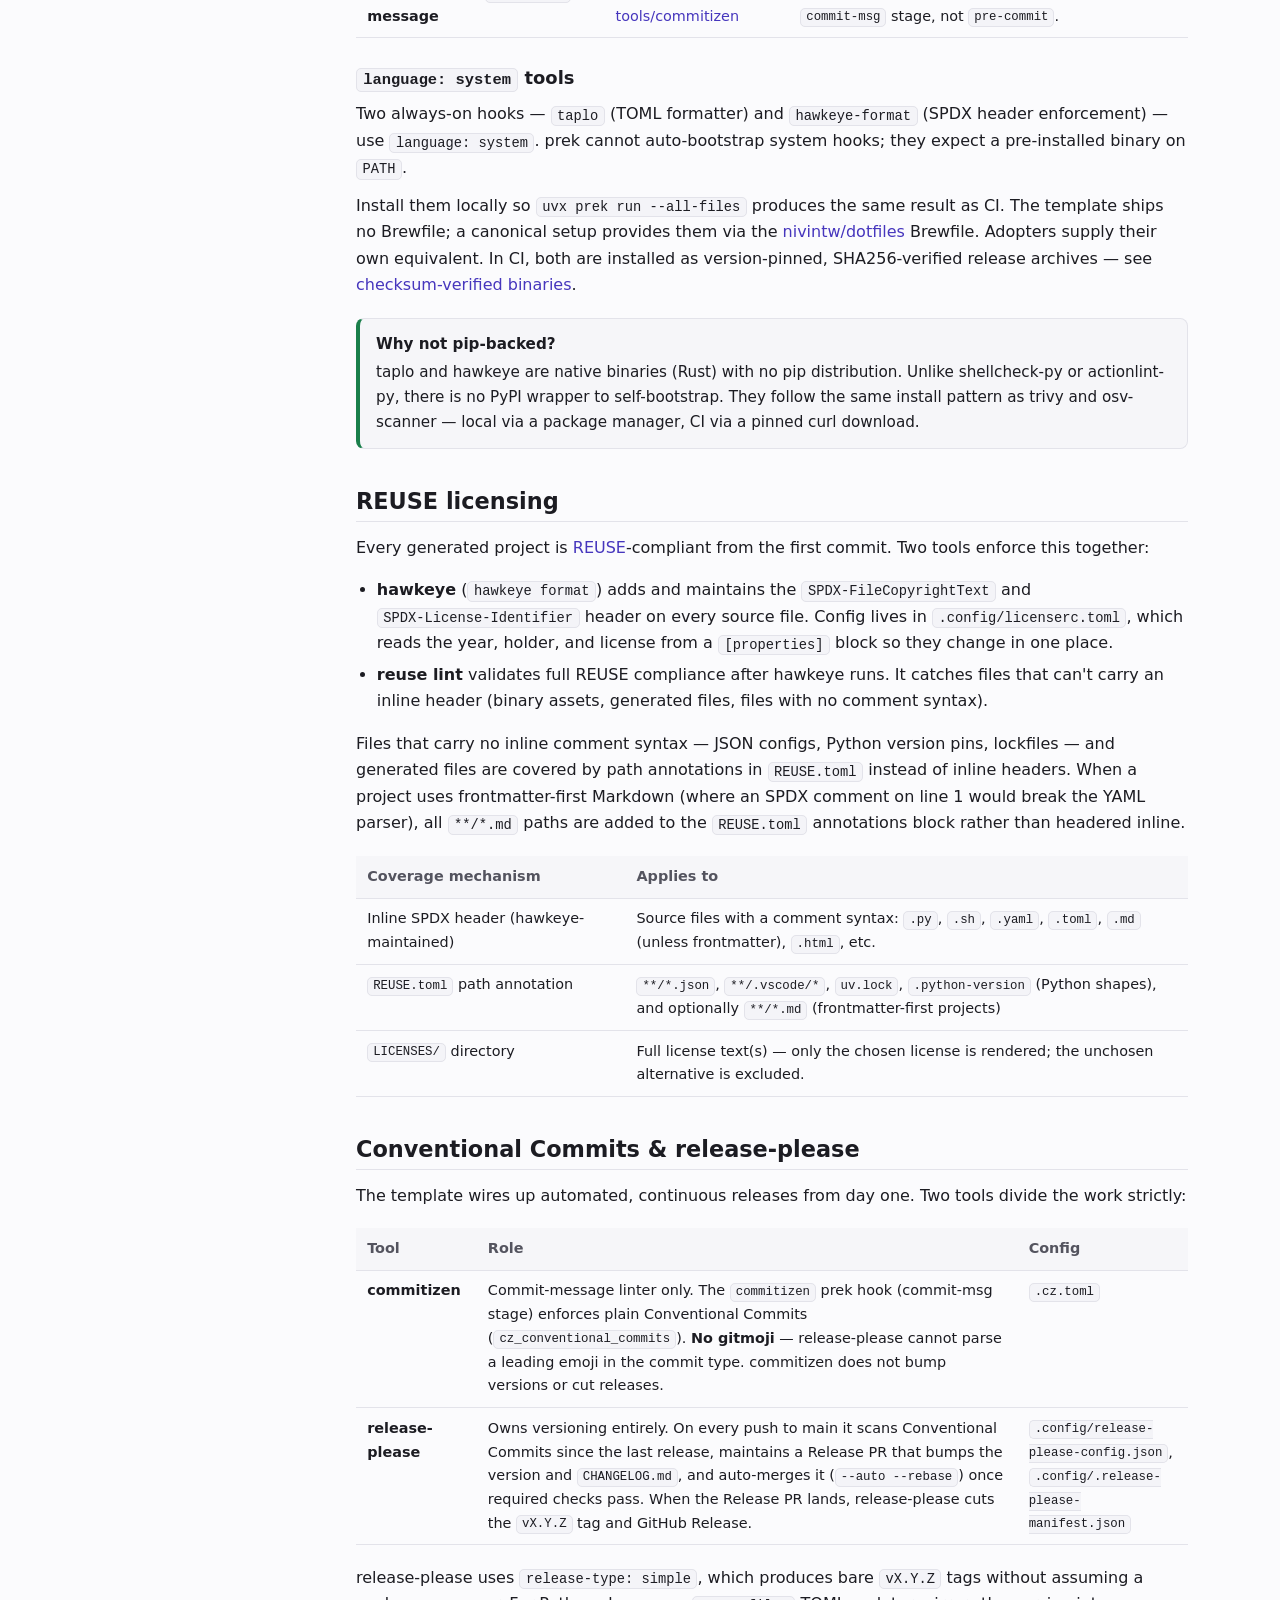
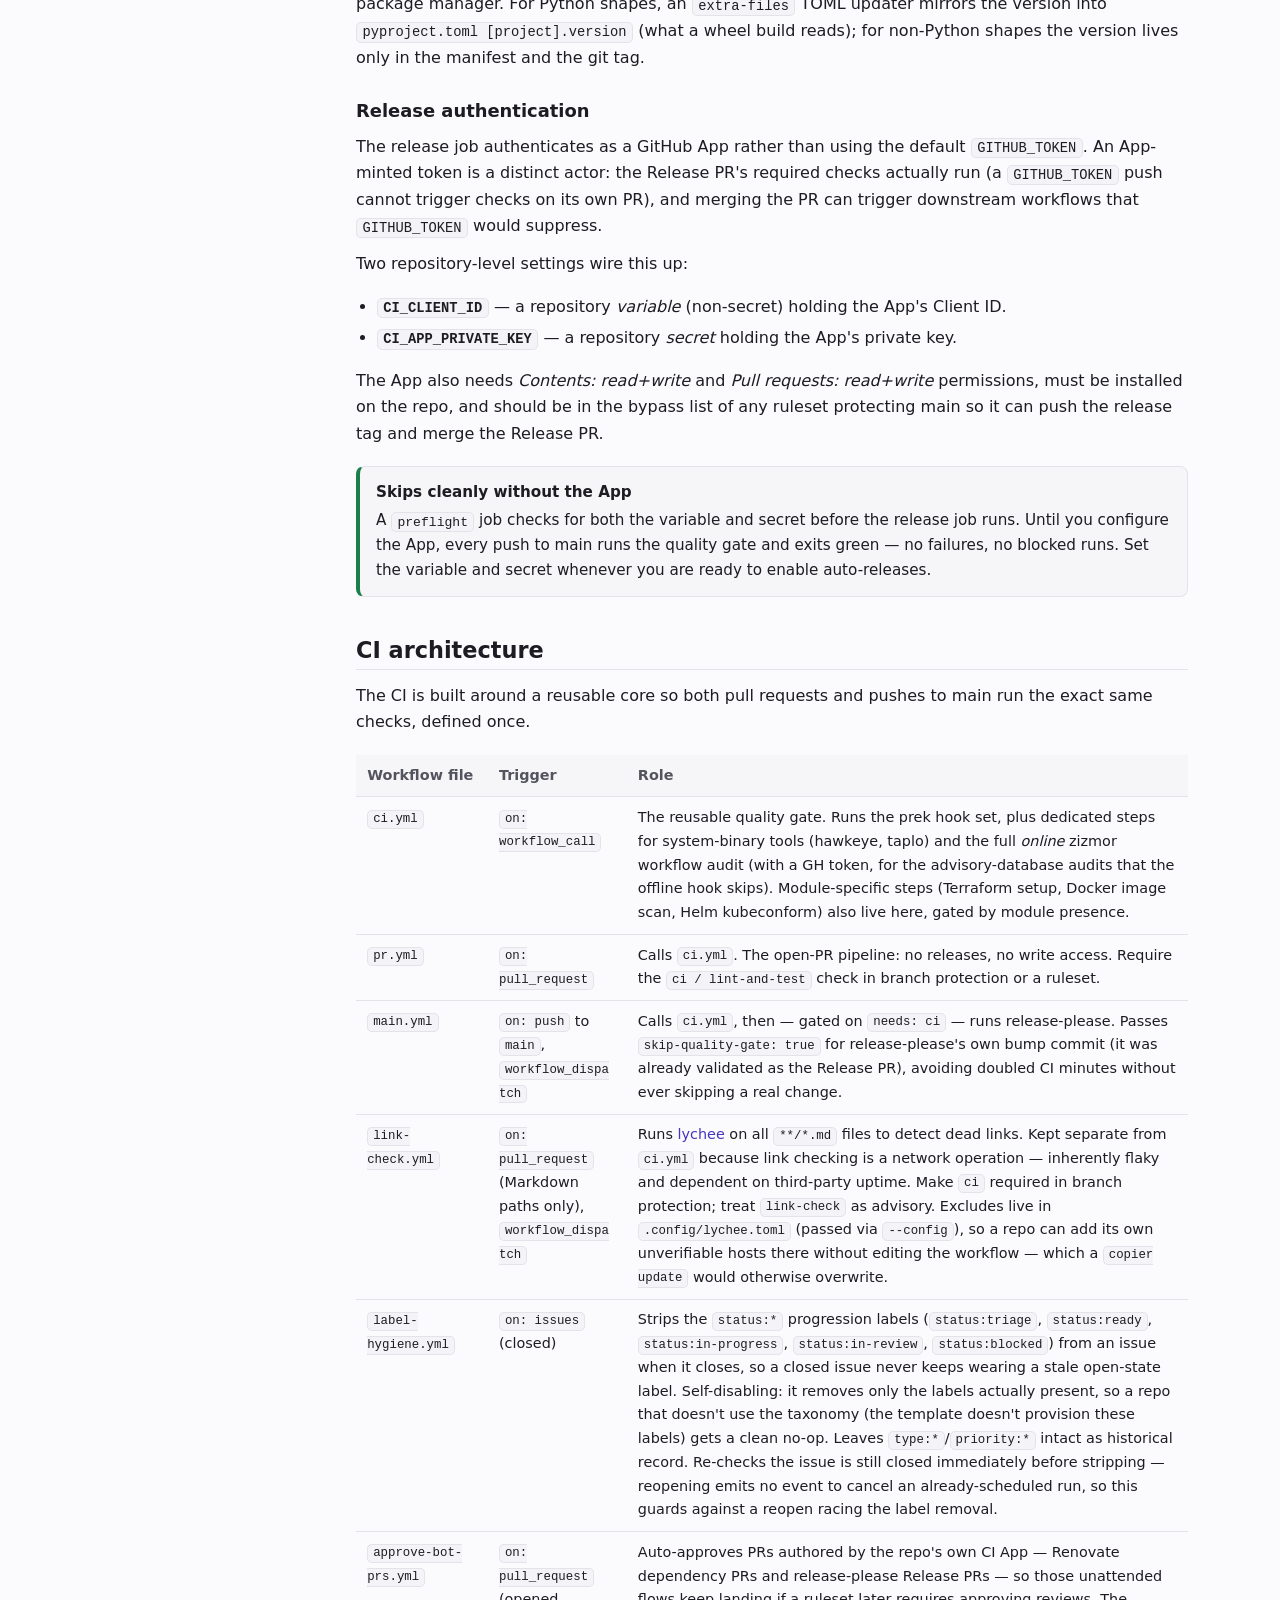
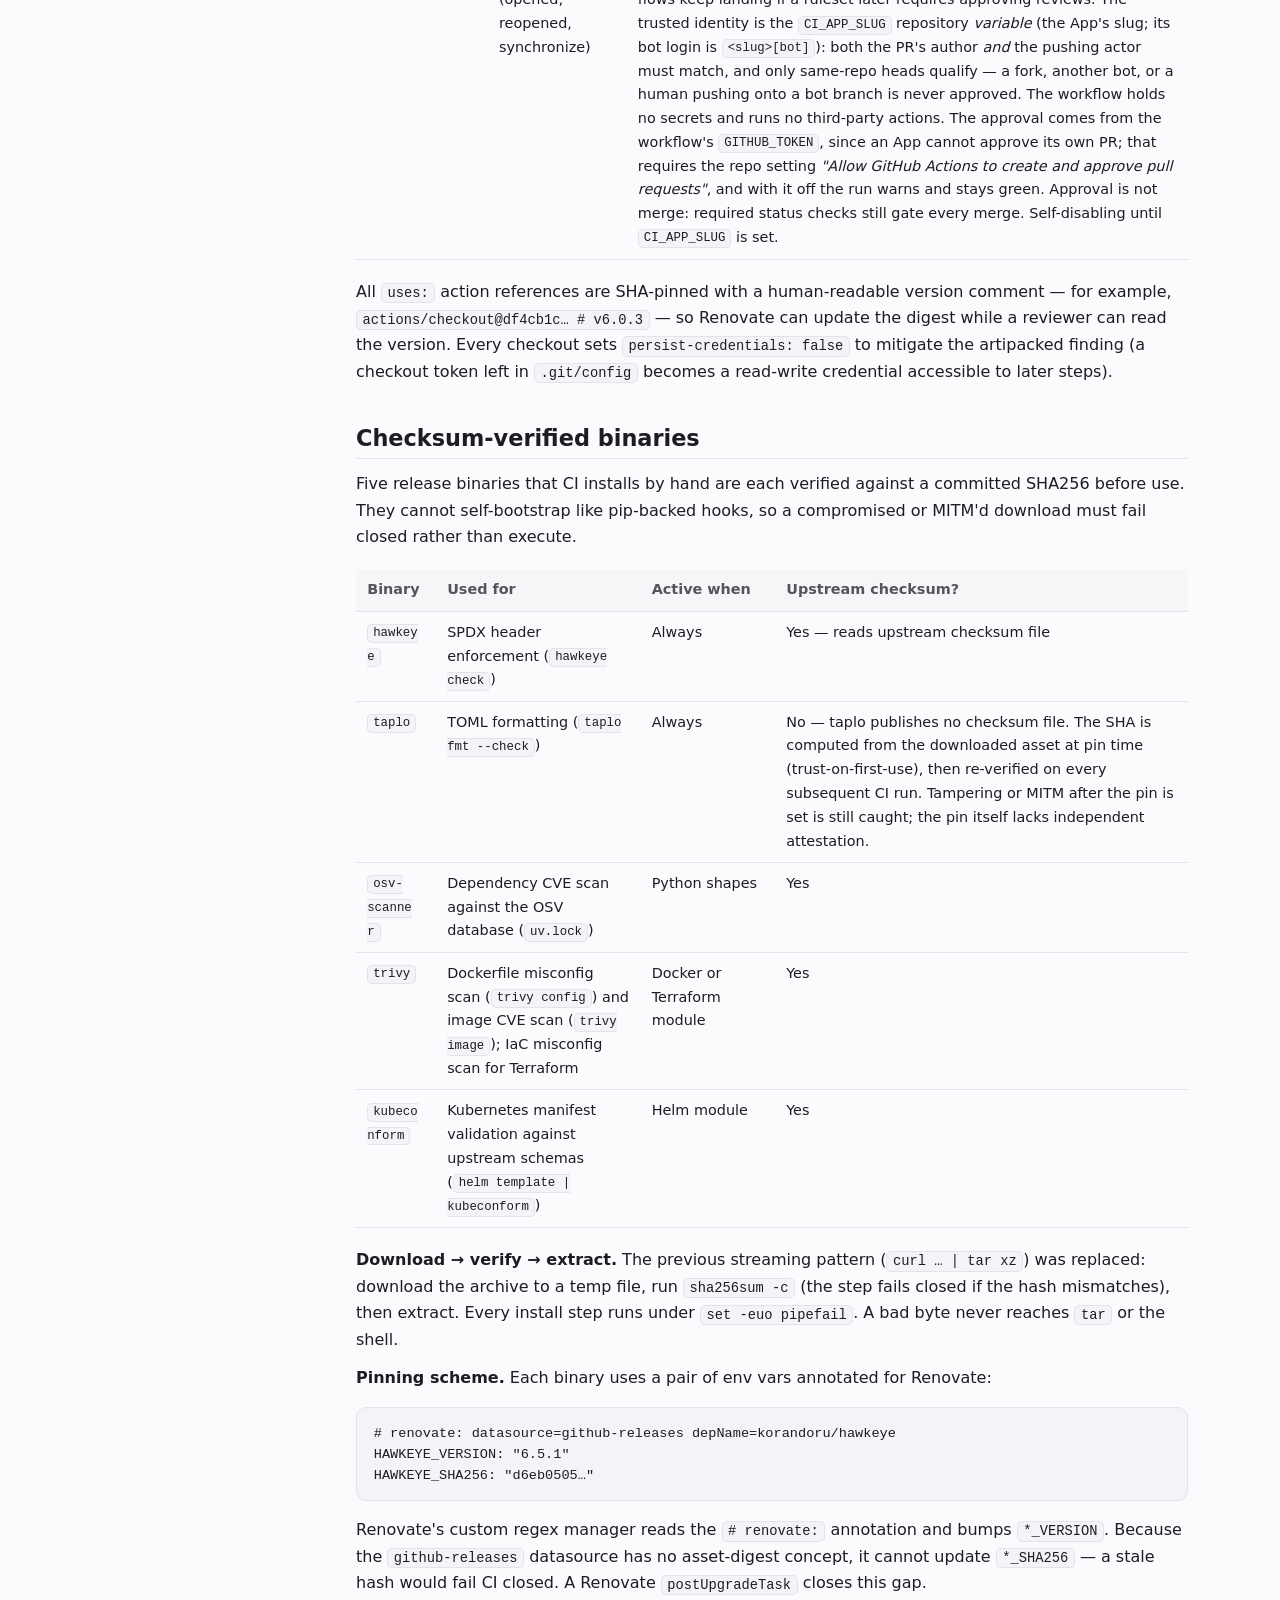
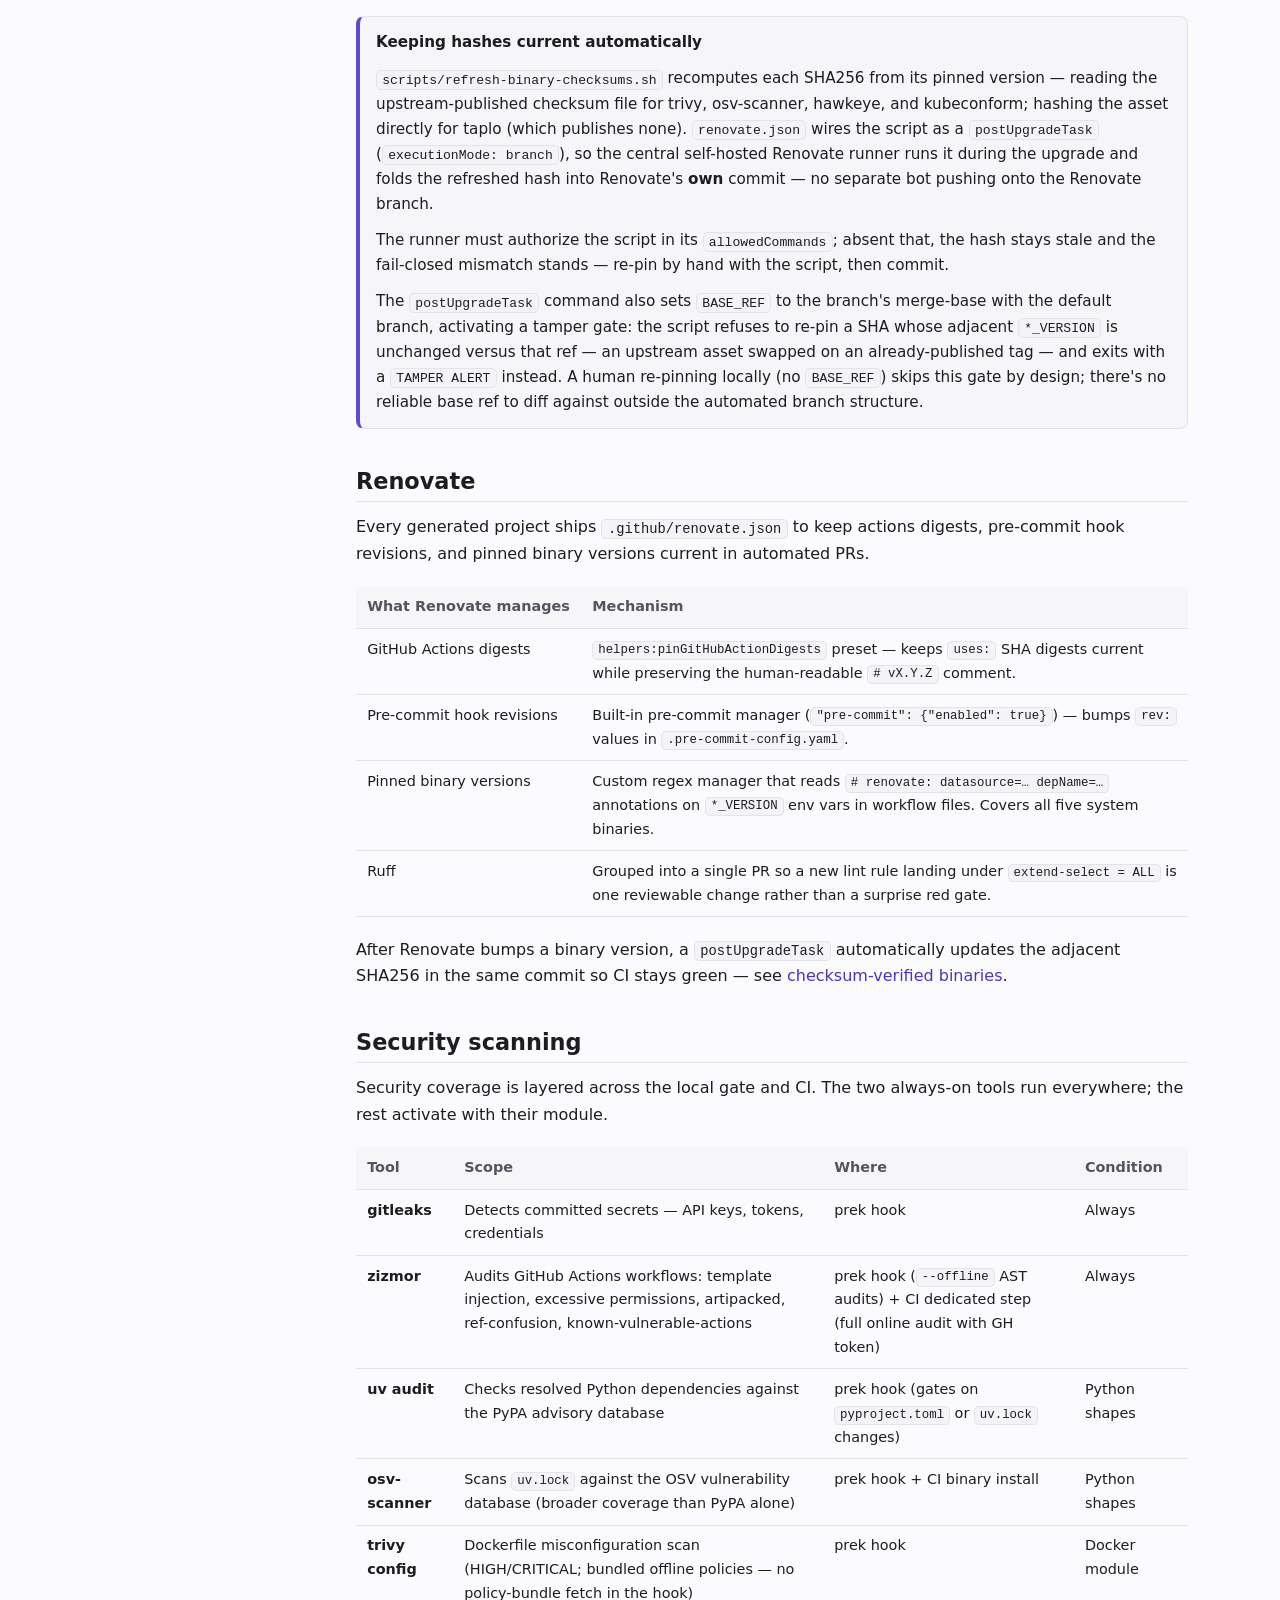
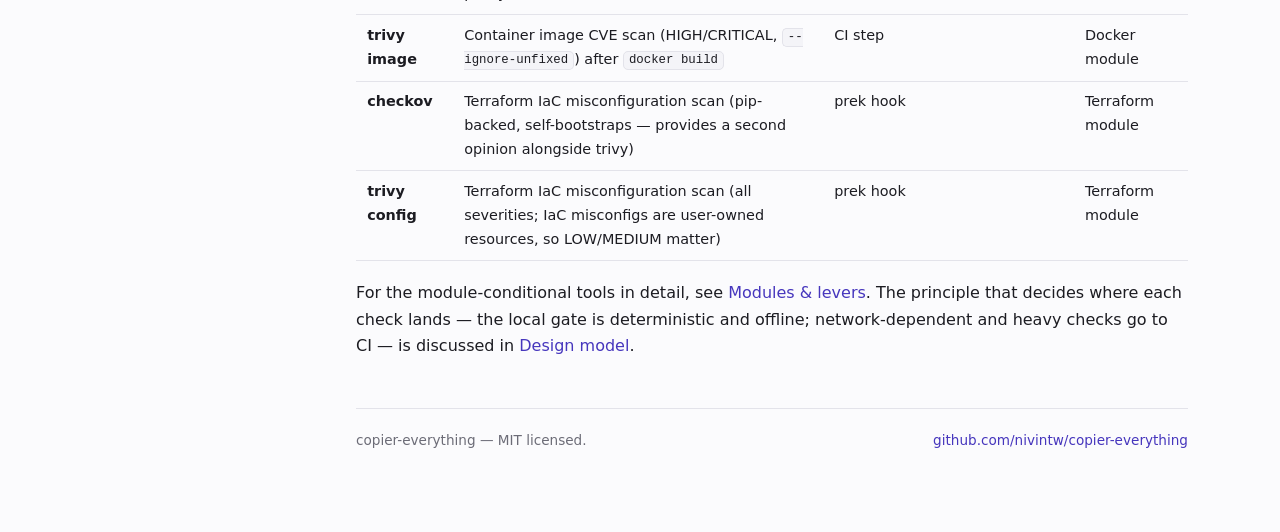
==== commit 21976fa2: "docs: Reconcile docs with the batch bug-fix changes - modules.html: mkdocs.yml's generated-file desc" ====
--- a/docs/baseline.html
+++ b/docs/baseline.html
@@ -375,7 +375,7 @@
             <tr>
               <td><code>label-hygiene.yml</code></td>
               <td><code>on: issues</code> (closed)</td>
-              <td>Strips the <code>status:*</code> progression labels (<code>status:triage</code>, <code>status:ready</code>, <code>status:in-progress</code>, <code>status:in-review</code>, <code>status:blocked</code>) from an issue when it closes, so a closed issue never keeps wearing a stale open-state label. Self-disabling: it removes only the labels actually present, so a repo that doesn't use the taxonomy (the template doesn't provision these labels) gets a clean no-op. Leaves <code>type:*</code>/<code>priority:*</code> intact as historical record.</td>
+              <td>Strips the <code>status:*</code> progression labels (<code>status:triage</code>, <code>status:ready</code>, <code>status:in-progress</code>, <code>status:in-review</code>, <code>status:blocked</code>) from an issue when it closes, so a closed issue never keeps wearing a stale open-state label. Self-disabling: it removes only the labels actually present, so a repo that doesn't use the taxonomy (the template doesn't provision these labels) gets a clean no-op. Leaves <code>type:*</code>/<code>priority:*</code> intact as historical record. Re-checks the issue is still closed immediately before stripping — reopening emits no event to cancel an already-scheduled run, so this guards against a reopen racing the label removal.</td>
             </tr>
             <tr>
               <td><code>approve-bot-prs.yml</code></td>
@@ -446,6 +446,7 @@
         <span class="callout-title">Keeping hashes current automatically</span>
         <p><code>scripts/refresh-binary-checksums.sh</code> recomputes each SHA256 from its pinned version — reading the upstream-published checksum file for trivy, osv-scanner, hawkeye, and kubeconform; hashing the asset directly for taplo (which publishes none). <code>renovate.json</code> wires the script as a <code>postUpgradeTask</code> (<code>executionMode: branch</code>), so the central self-hosted Renovate runner runs it during the upgrade and folds the refreshed hash into Renovate's <strong>own</strong> commit — no separate bot pushing onto the Renovate branch.</p>
         <p>The runner must authorize the script in its <code>allowedCommands</code>; absent that, the hash stays stale and the fail-closed mismatch stands — re-pin by hand with the script, then commit.</p>
+        <p>The <code>postUpgradeTask</code> command also sets <code>BASE_REF</code> to the branch's merge-base with the default branch, activating a tamper gate: the script refuses to re-pin a SHA whose adjacent <code>*_VERSION</code> is unchanged versus that ref — an upstream asset swapped on an already-published tag — and exits with a <code>TAMPER ALERT</code> instead. A human re-pinning locally (no <code>BASE_REF</code>) skips this gate by design; there's no reliable base ref to diff against outside the automated branch structure.</p>
       </div>
 
       <h2 id="renovate">Renovate <a class="anchor" href="#renovate">#</a></h2>
--- a/docs/style.css
+++ b/docs/style.css
@@ -237,7 +237,6 @@
 .callout.note { border-left-color: var(--accent); }
 .callout.tip { border-left-color: var(--ok); }
 .callout.warn { border-left-color: var(--warn); }
-.callout.danger { border-left-color: var(--danger); }
 
 /* ---- Tables ---------------------------------------------------------------- */
 
@@ -259,7 +258,6 @@
 }
 .badge.accent { background: var(--accent-soft); color: var(--accent-text); border-color: transparent; }
 .badge.ok { color: var(--ok); }
-.badge.warn { color: var(--warn); }
 .badge.type-bool { background: var(--accent-soft); color: var(--accent-text); border-color: transparent; }
 .badge.type-str { color: var(--text-soft); }
 .badge.type-int { color: var(--warn); }
@@ -267,7 +265,7 @@
 /* ---- Definition list (question reference) ---------------------------------- */
 
 .def { border: 1px solid var(--border); border-radius: var(--radius); background: var(--surface); margin: 1rem 0; box-shadow: var(--shadow); }
-.def > summary, .def > .def-head { padding: 0.8rem 1.1rem; cursor: pointer; display: flex; align-items: center; gap: 0.6rem; flex-wrap: wrap; }
+.def > summary { padding: 0.8rem 1.1rem; cursor: pointer; display: flex; align-items: center; gap: 0.6rem; flex-wrap: wrap; }
 .def > summary { list-style: none; }
 .def > summary::-webkit-details-marker { display: none; }
 .def > summary:hover { background: var(--surface-2); }
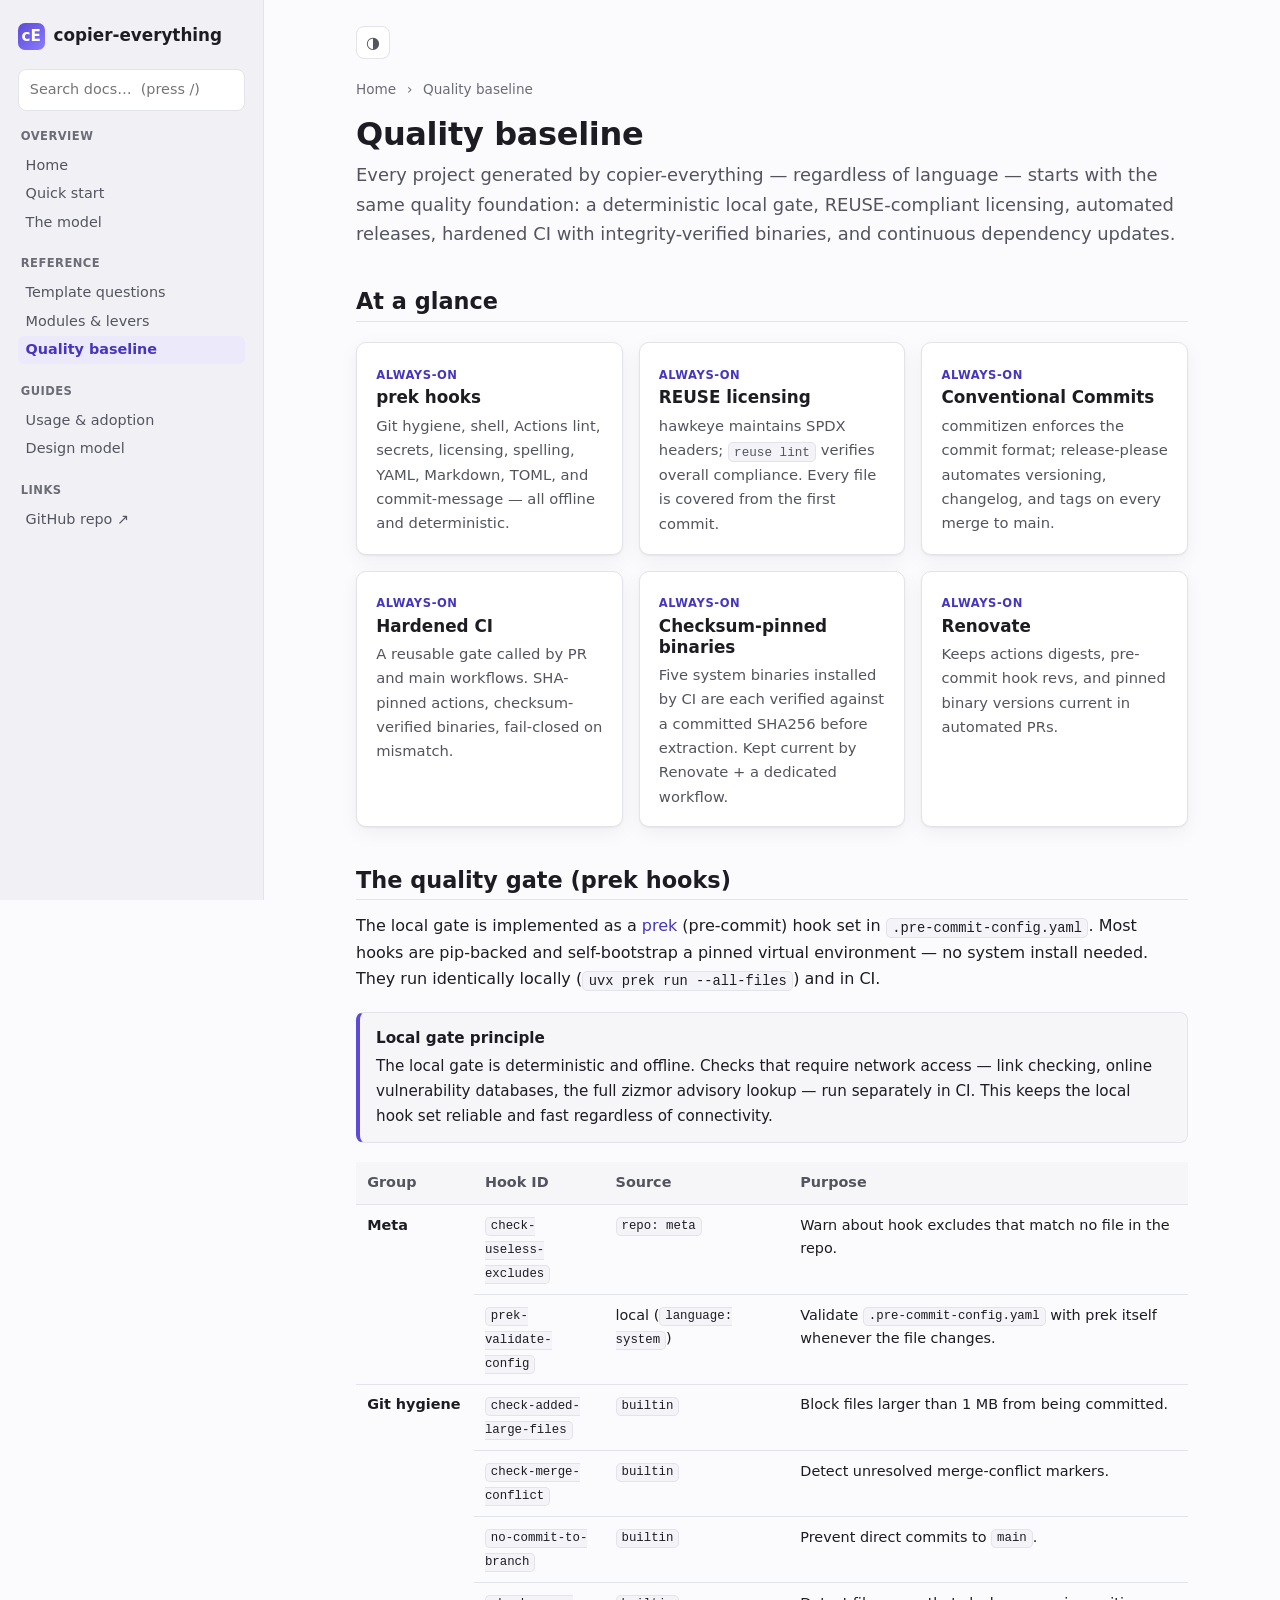
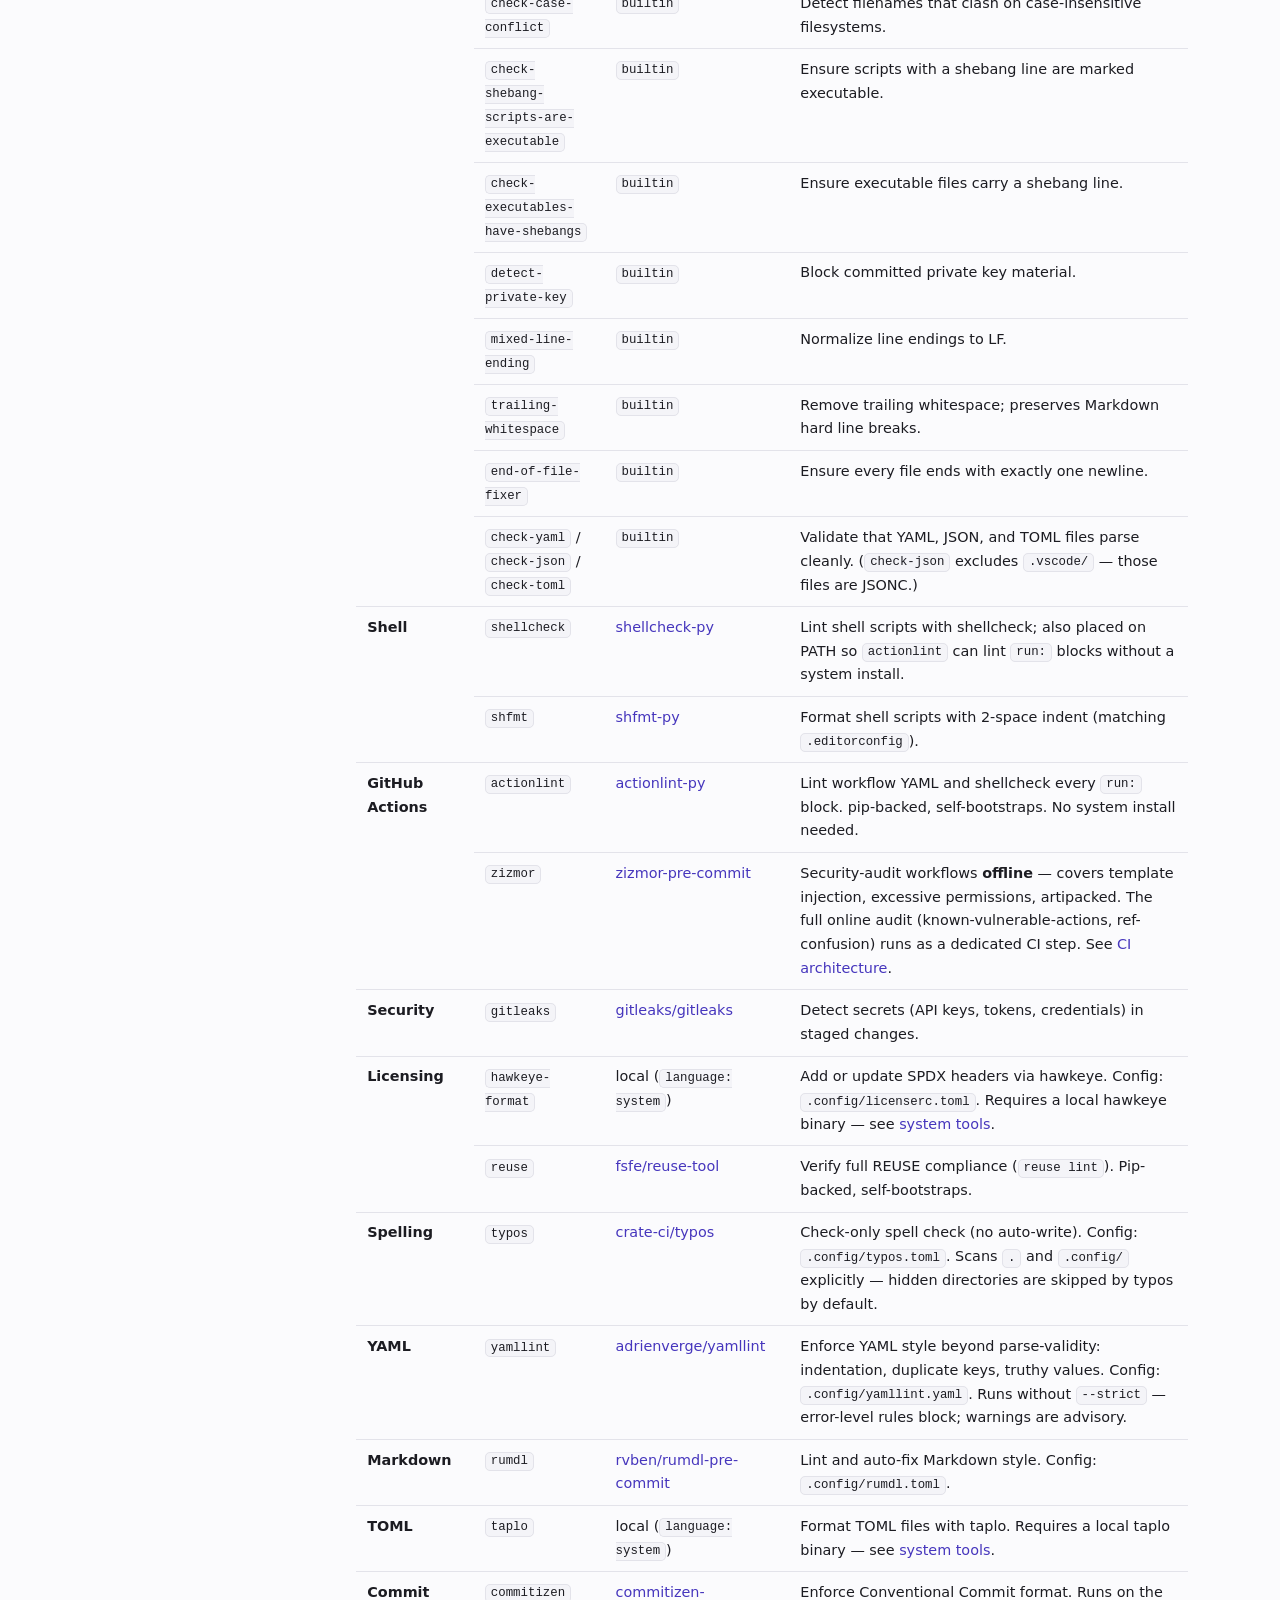
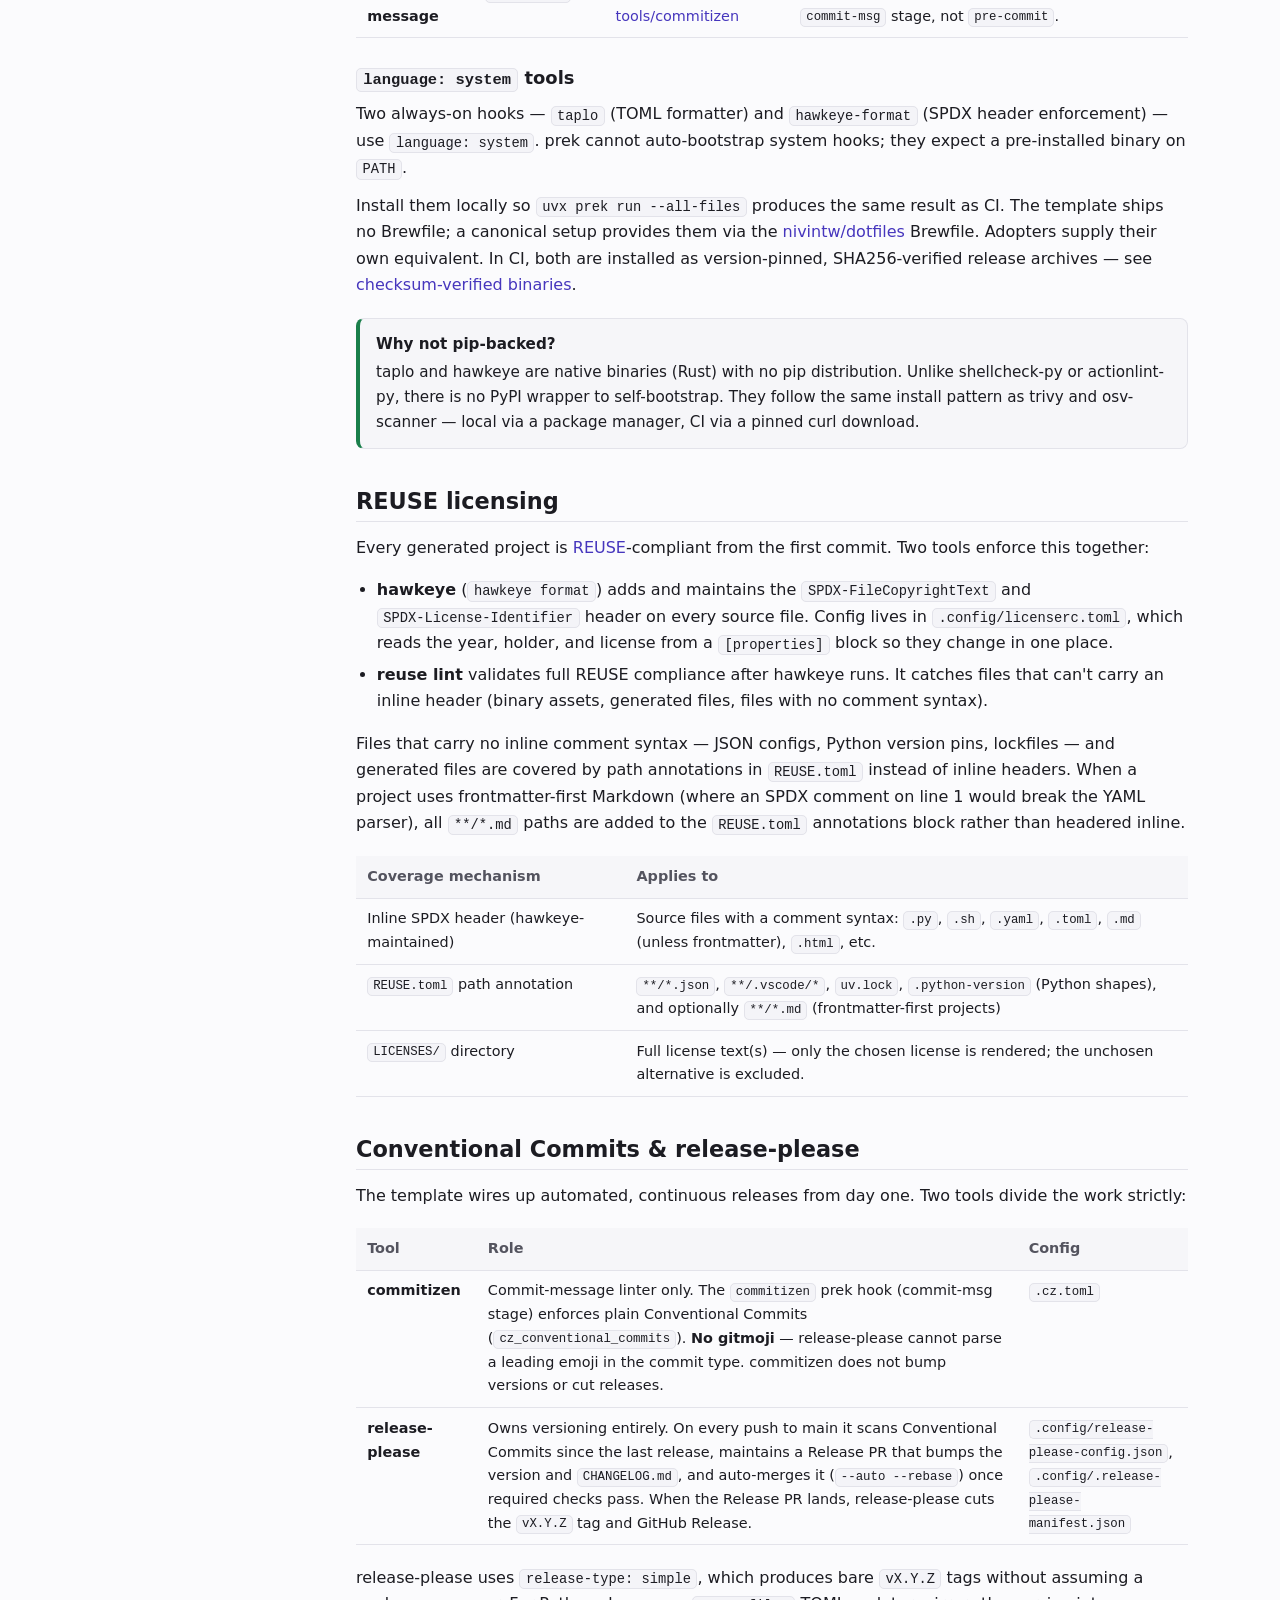
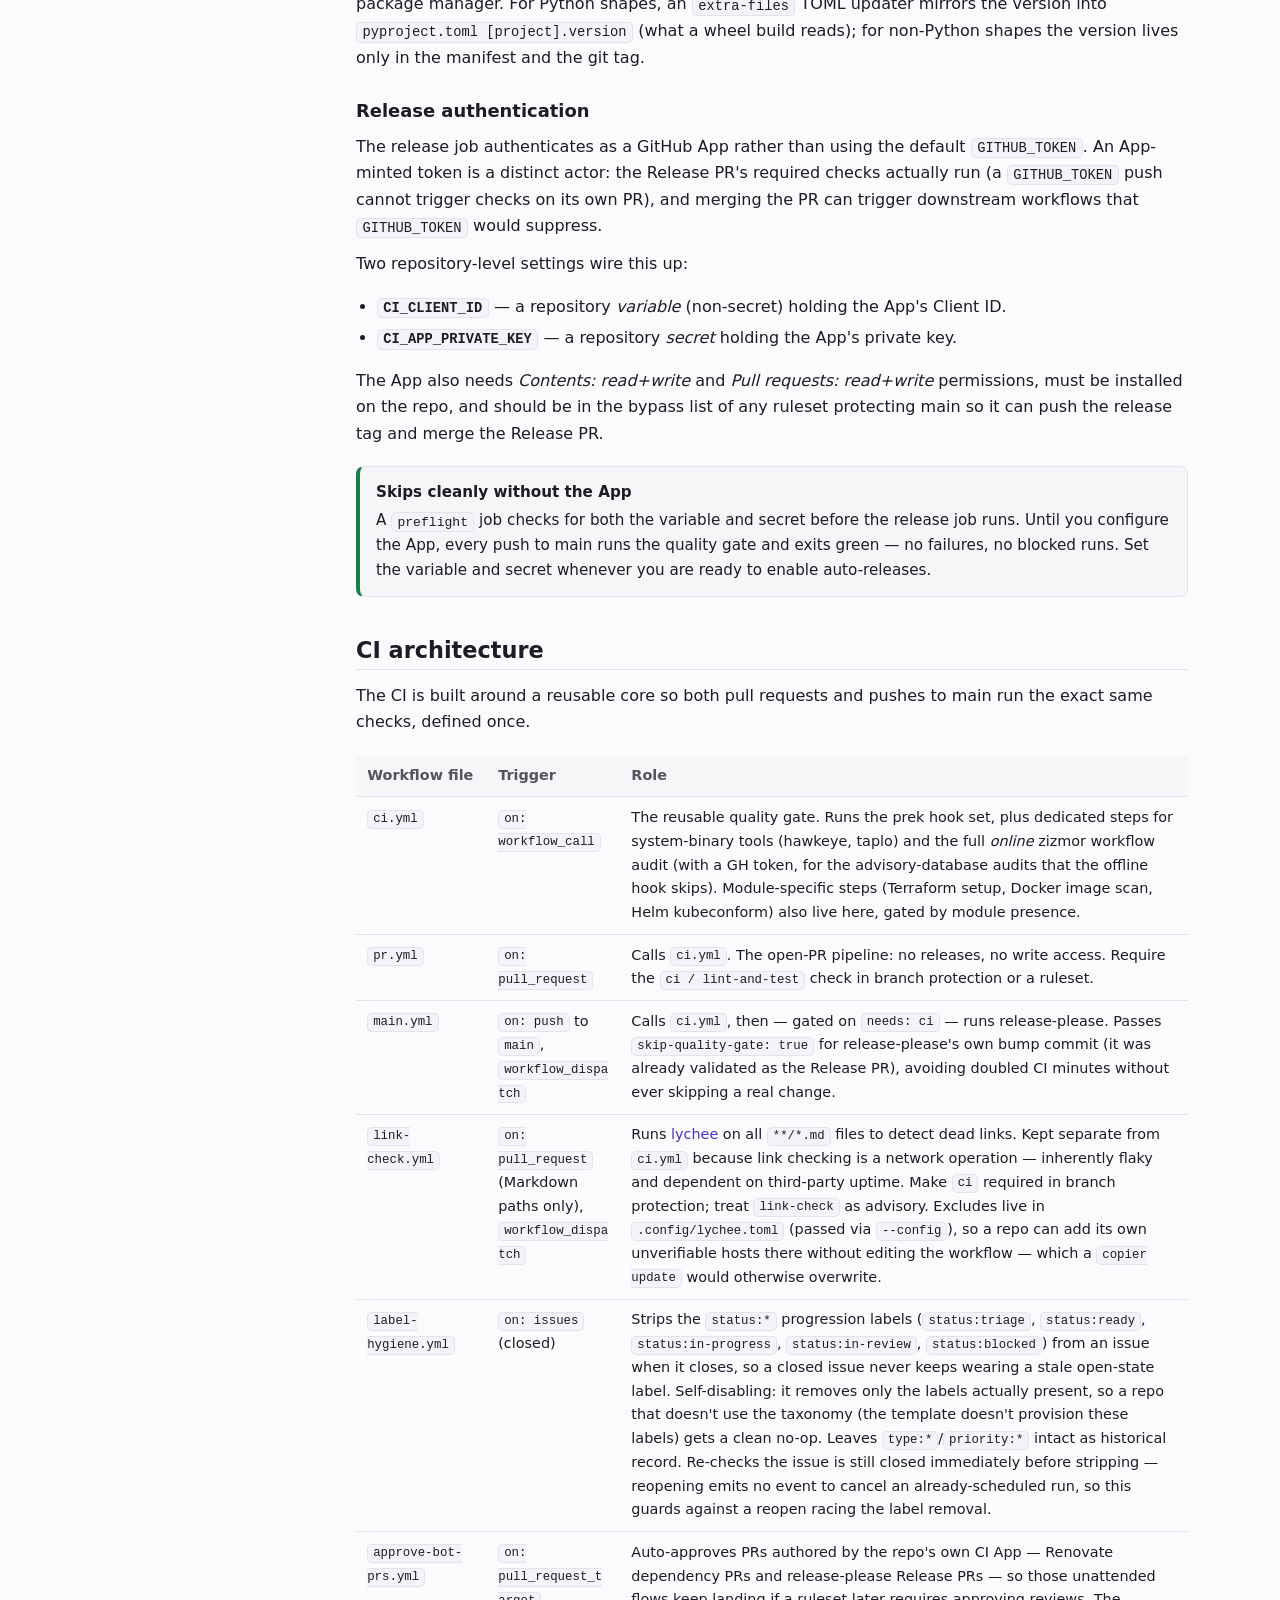
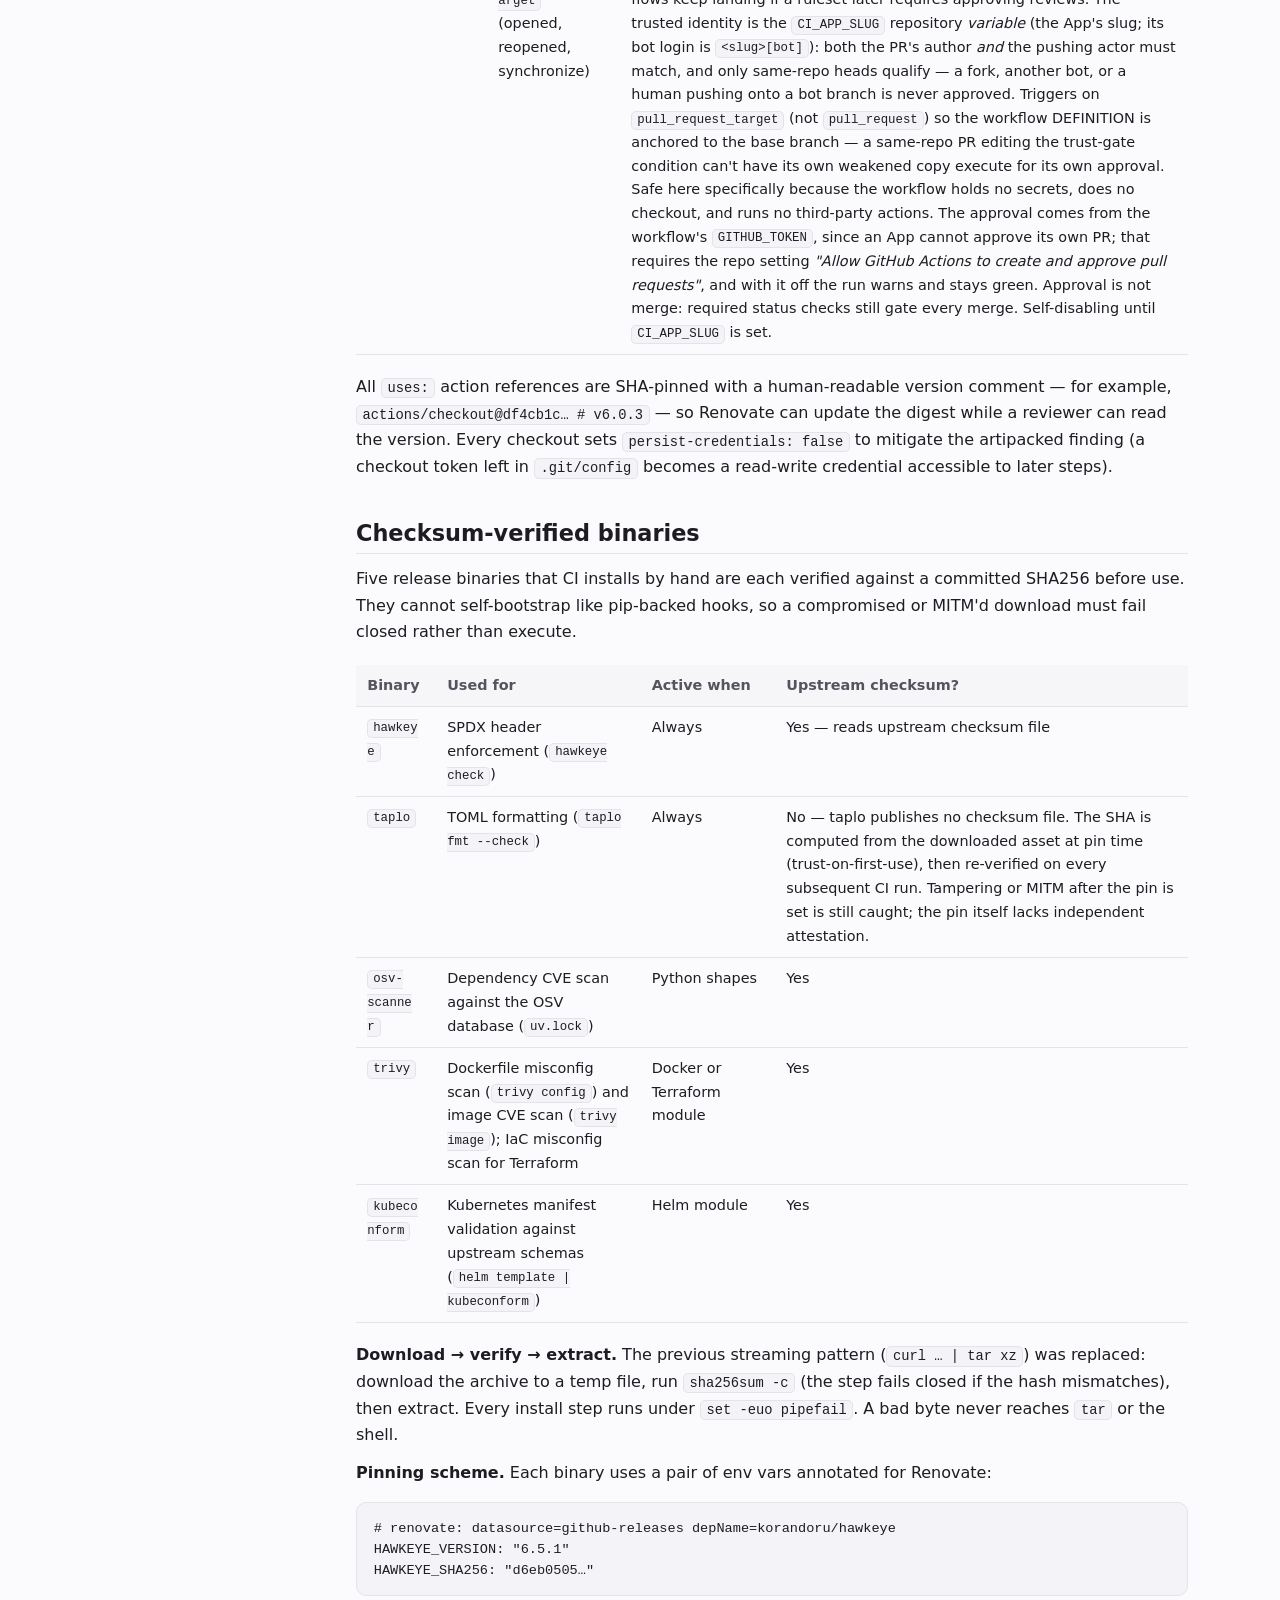
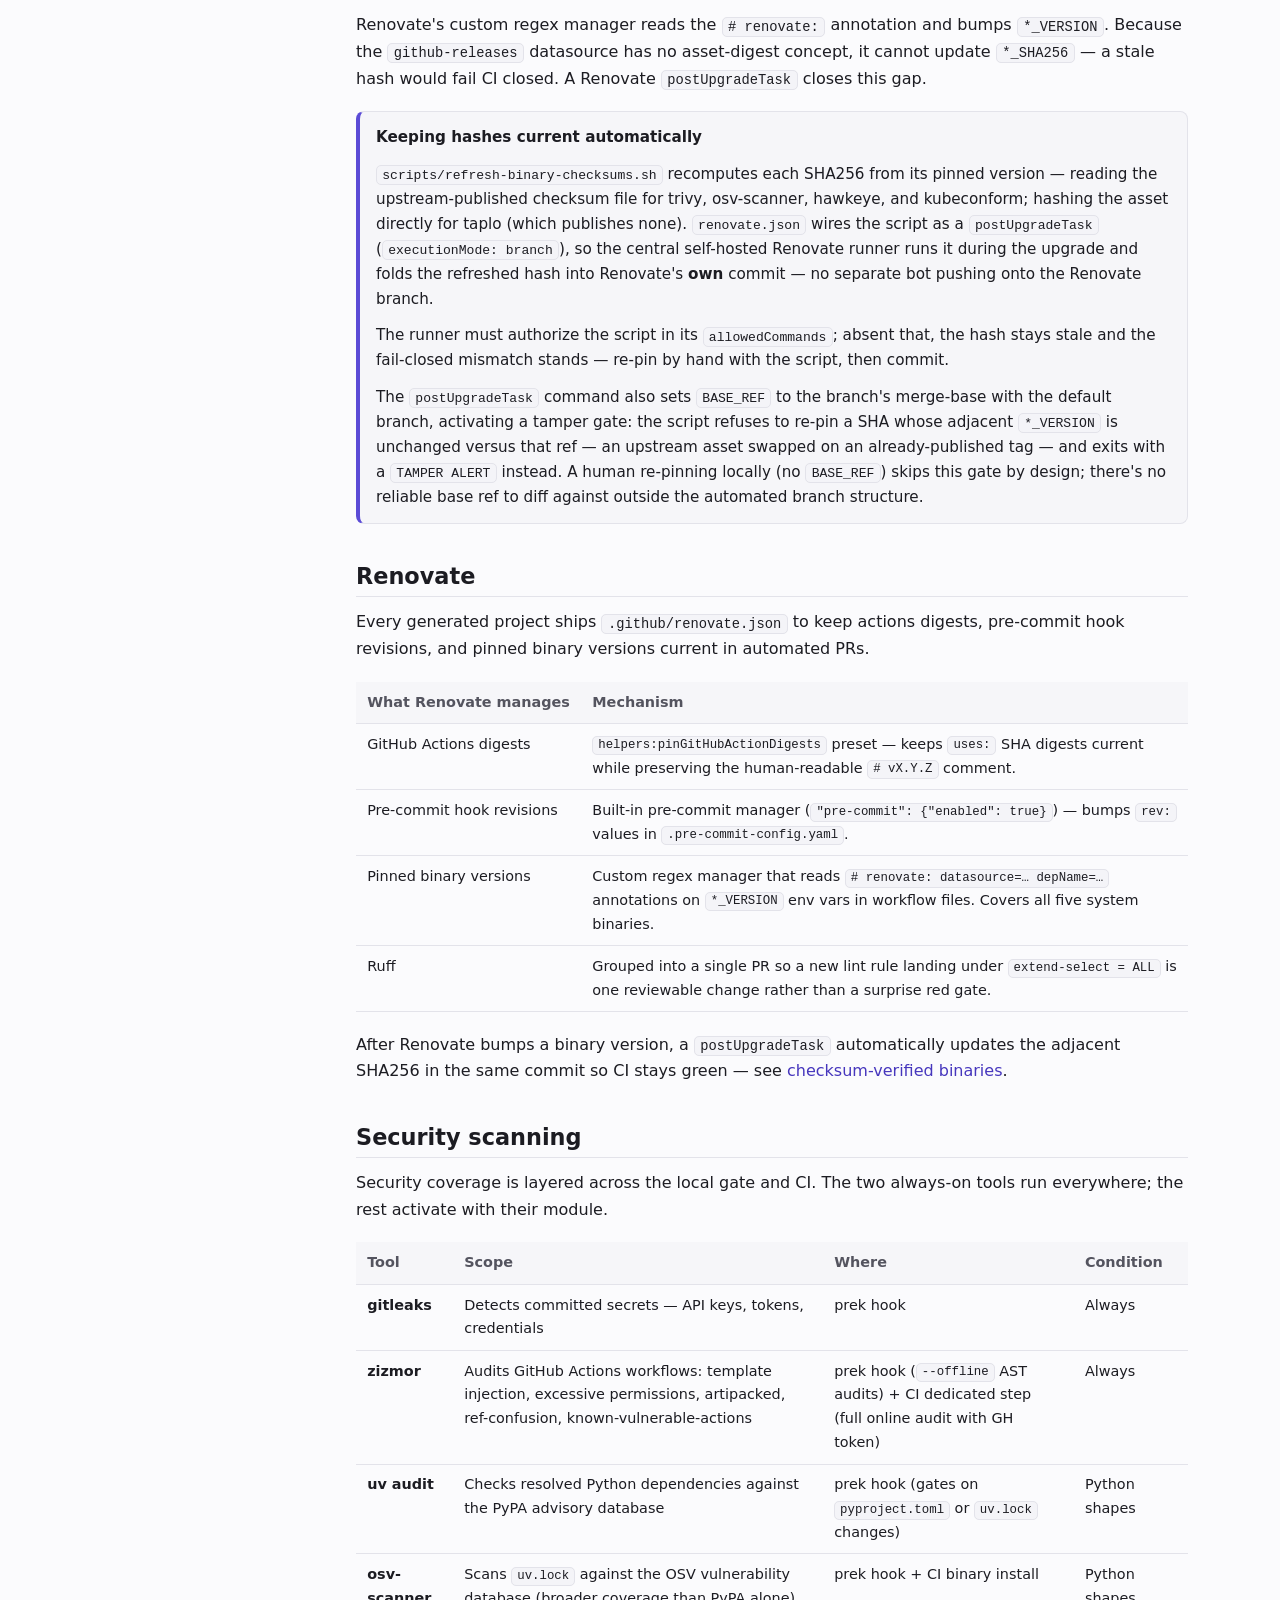
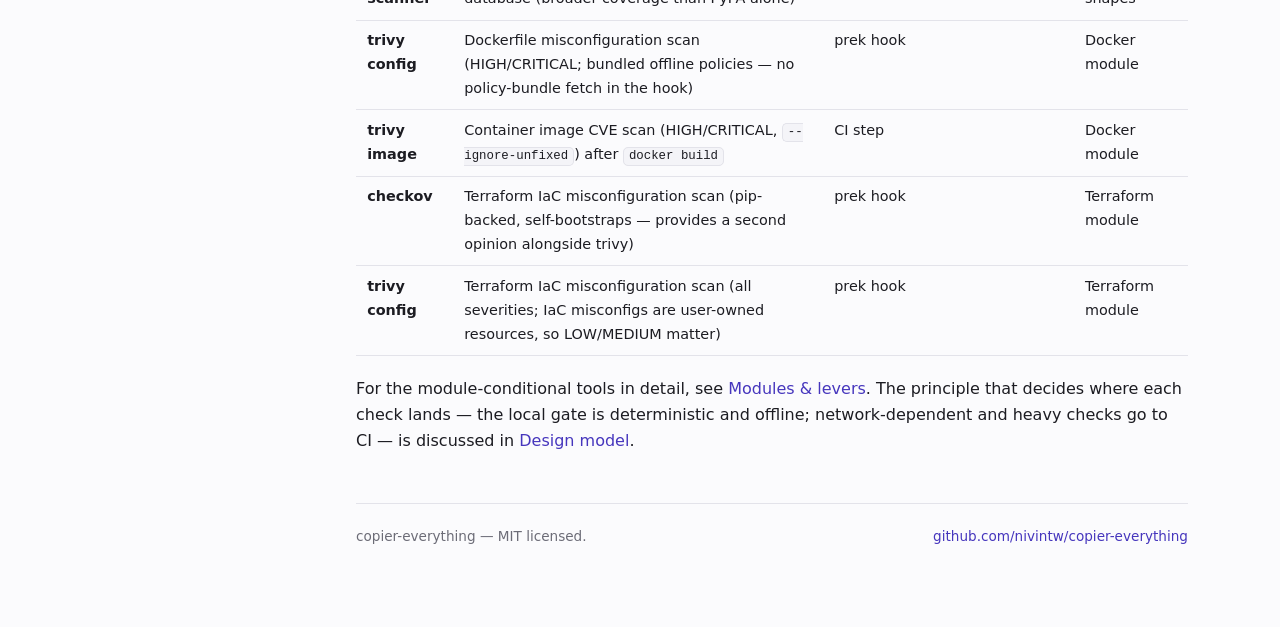
==== commit 85bf8b3c: "docs: Reconcile baseline.html with the pull_request_target trigger change The approve-bot-prs.yml ro" ====
--- a/docs/baseline.html
+++ b/docs/baseline.html
@@ -379,8 +379,8 @@
             </tr>
             <tr>
               <td><code>approve-bot-prs.yml</code></td>
-              <td><code>on: pull_request</code> (opened, reopened, synchronize)</td>
-              <td>Auto-approves PRs authored by the repo's own CI App — Renovate dependency PRs and release-please Release PRs — so those unattended flows keep landing if a ruleset later requires approving reviews. The trusted identity is the <code>CI_APP_SLUG</code> repository <em>variable</em> (the App's slug; its bot login is <code>&lt;slug&gt;[bot]</code>): both the PR's author <em>and</em> the pushing actor must match, and only same-repo heads qualify — a fork, another bot, or a human pushing onto a bot branch is never approved. The workflow holds no secrets and runs no third-party actions. The approval comes from the workflow's <code>GITHUB_TOKEN</code>, since an App cannot approve its own PR; that requires the repo setting <em>"Allow GitHub Actions to create and approve pull requests"</em>, and with it off the run warns and stays green. Approval is not merge: required status checks still gate every merge. Self-disabling until <code>CI_APP_SLUG</code> is set.</td>
+              <td><code>on: pull_request_target</code> (opened, reopened, synchronize)</td>
+              <td>Auto-approves PRs authored by the repo's own CI App — Renovate dependency PRs and release-please Release PRs — so those unattended flows keep landing if a ruleset later requires approving reviews. The trusted identity is the <code>CI_APP_SLUG</code> repository <em>variable</em> (the App's slug; its bot login is <code>&lt;slug&gt;[bot]</code>): both the PR's author <em>and</em> the pushing actor must match, and only same-repo heads qualify — a fork, another bot, or a human pushing onto a bot branch is never approved. Triggers on <code>pull_request_target</code> (not <code>pull_request</code>) so the workflow DEFINITION is anchored to the base branch — a same-repo PR editing the trust-gate condition can't have its own weakened copy execute for its own approval. Safe here specifically because the workflow holds no secrets, does no checkout, and runs no third-party actions. The approval comes from the workflow's <code>GITHUB_TOKEN</code>, since an App cannot approve its own PR; that requires the repo setting <em>"Allow GitHub Actions to create and approve pull requests"</em>, and with it off the run warns and stays green. Approval is not merge: required status checks still gate every merge. Self-disabling until <code>CI_APP_SLUG</code> is set.</td>
             </tr>
           </tbody>
         </table>
